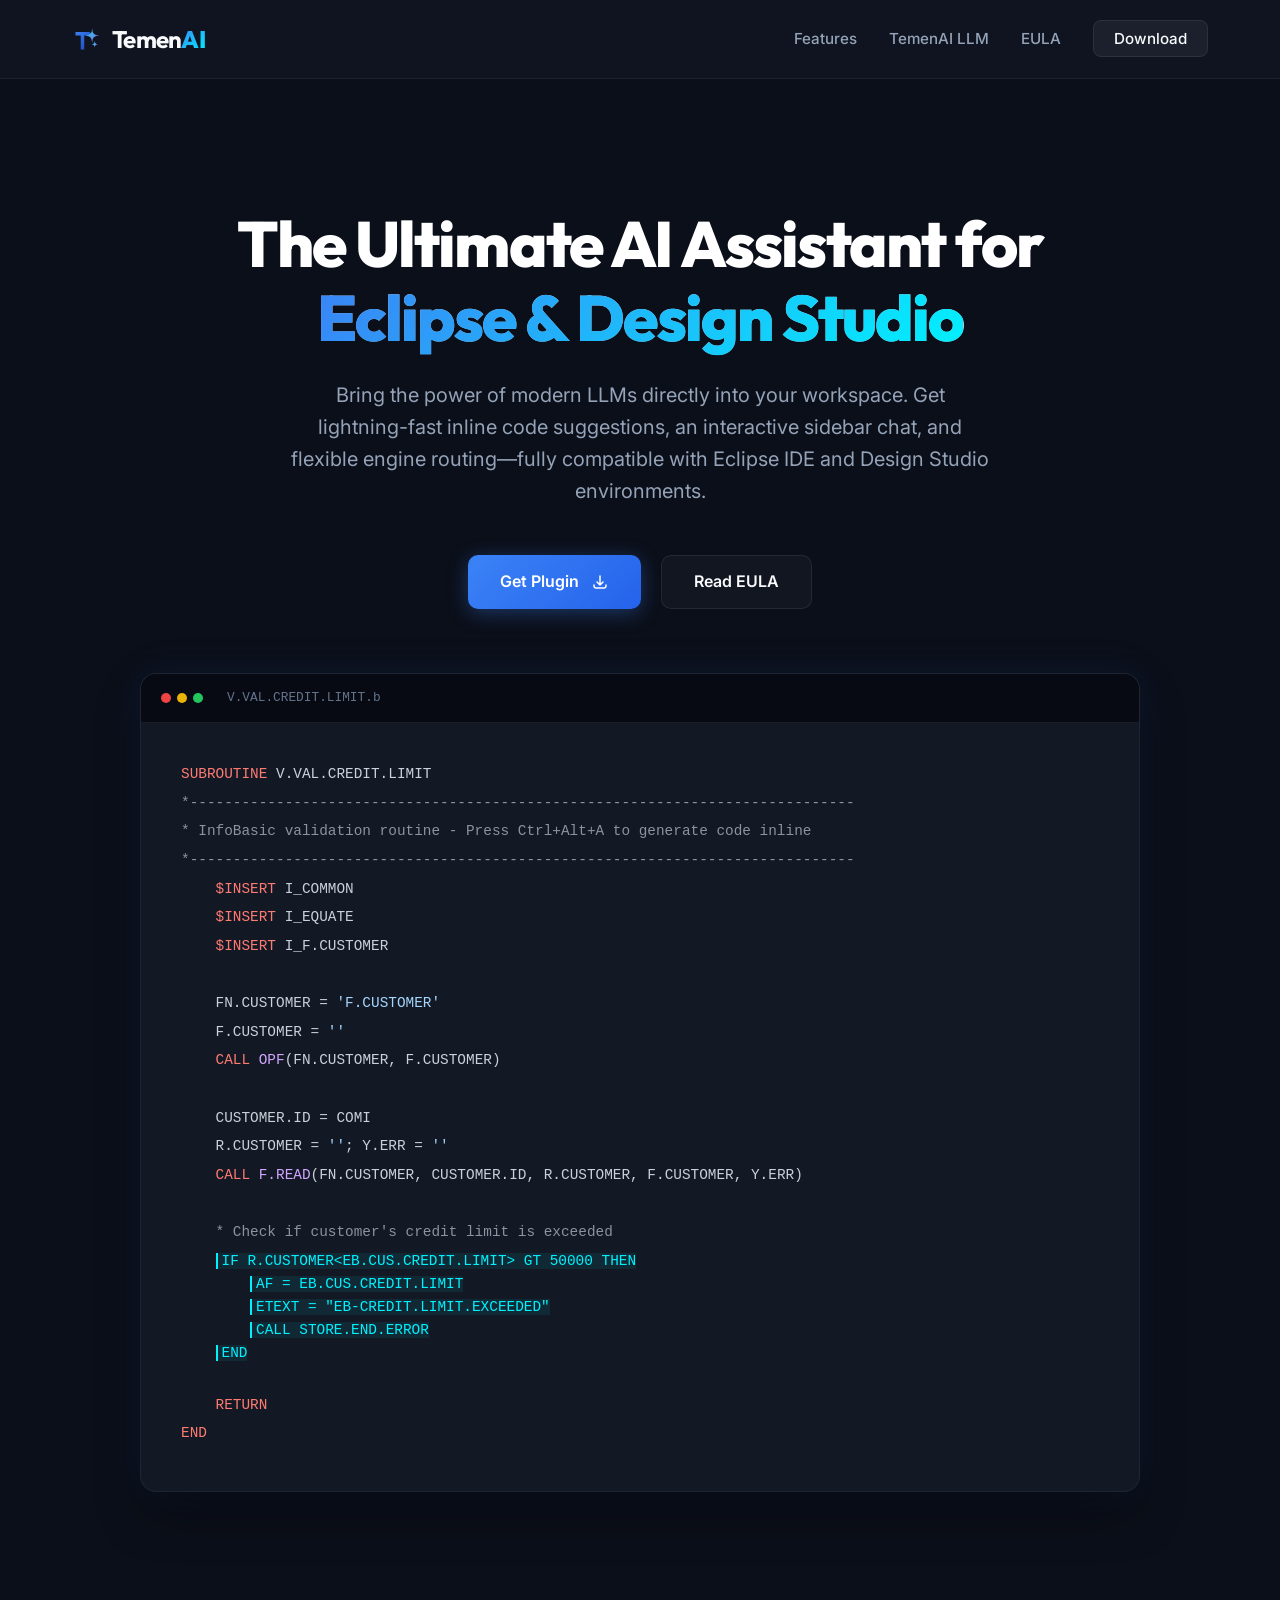
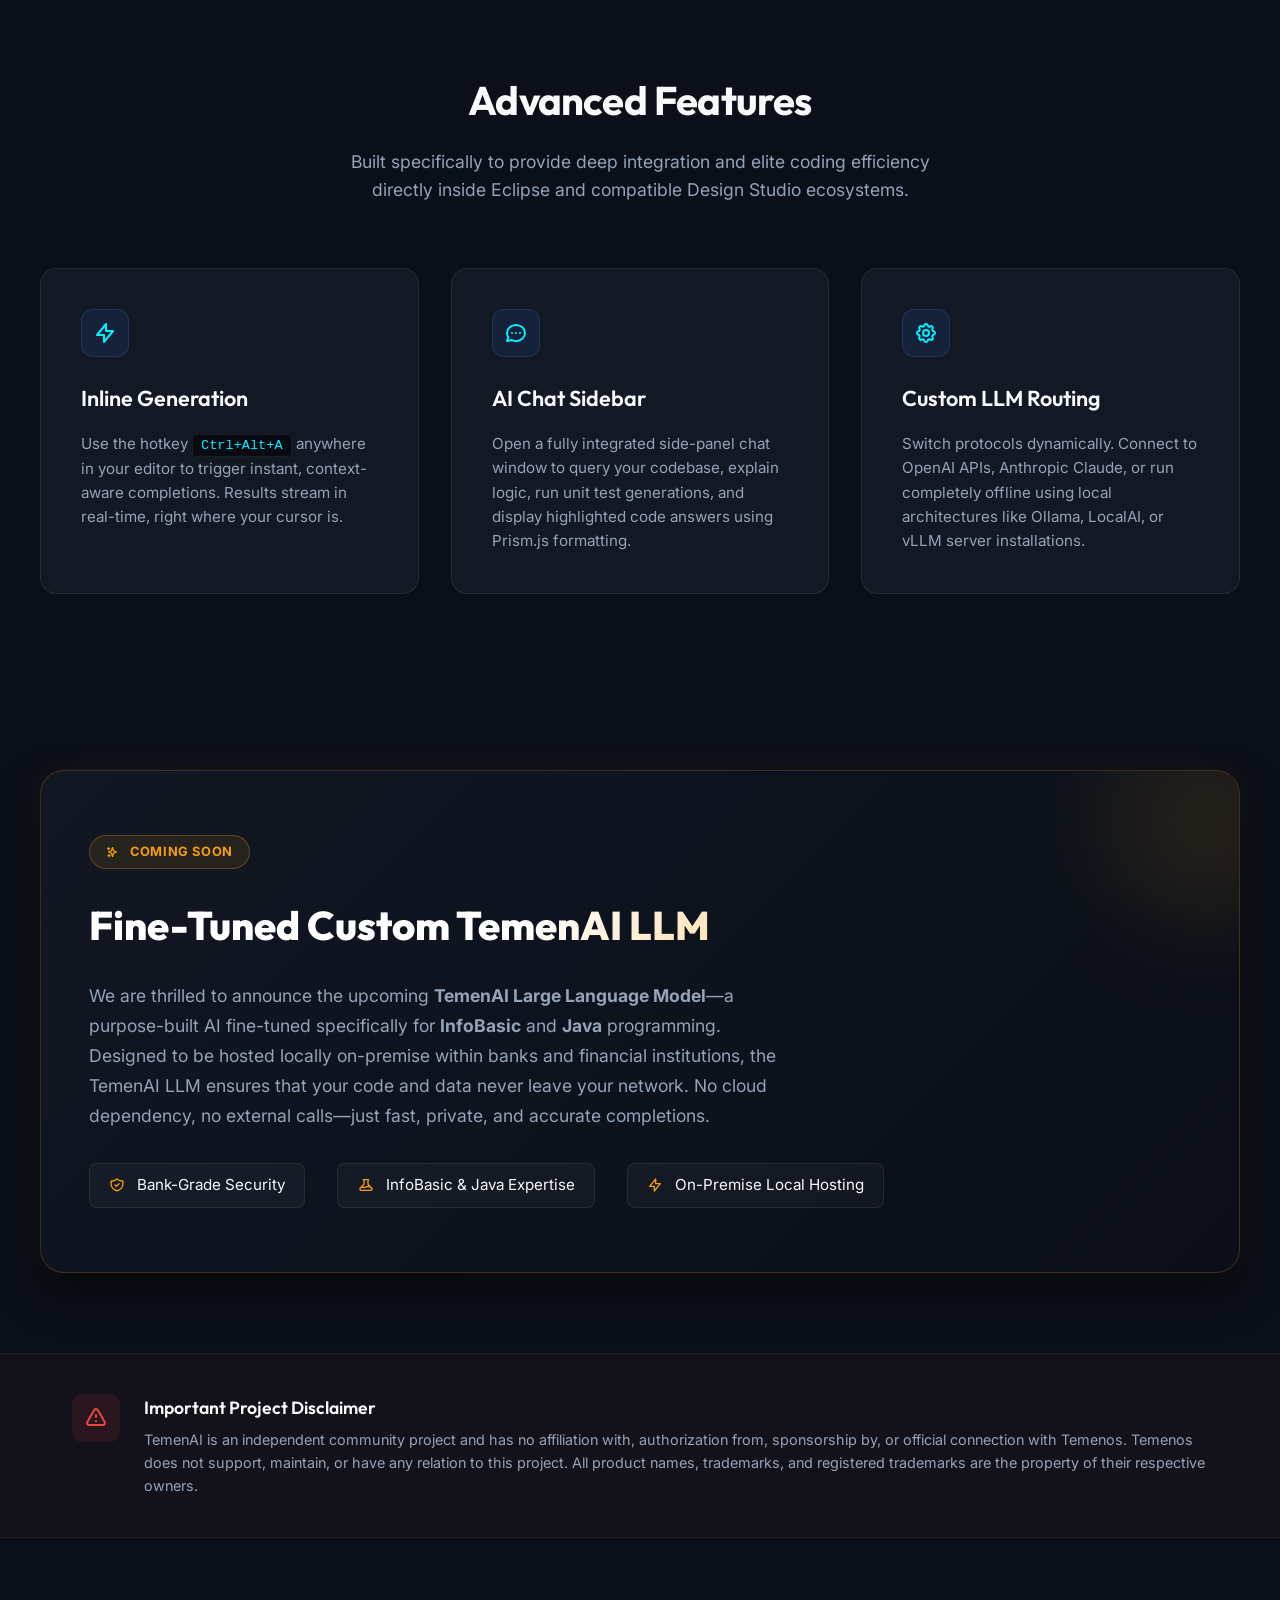
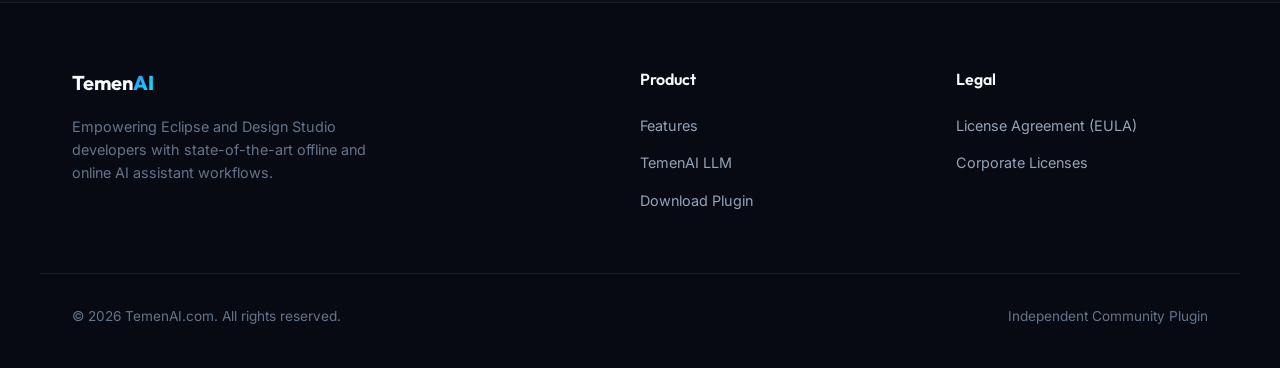
==== index.html @ 667bbef3 "init" ====
<!DOCTYPE html>
<html lang="en">

<head>
  <meta charset="UTF-8">
  <meta name="viewport" content="width=device-width, initial-scale=1.0">
  <title>TemenAI — Premium AI Assistant for Eclipse &amp; Design Studio</title>
  <meta name="description"
    content="Supercharge your development in Eclipse or Design Studio with TemenAI, the professional AI coding assistant. Get inline code completion, side chat sidebar, and support for local or cloud LLMs.">
  <meta name="keywords"
    content="Eclipse plugin, Design Studio plugin, AI coding assistant, inline completion, local LLM, Anthropic Claude, OpenAI, TemenAI">
  <link rel="stylesheet" href="styles.css">
</head>

<body>

  <!-- Ambient glowing background shapes -->
  <div class="bg-ambient-glow"></div>

  <!-- Header & Navigation -->
  <header>
    <div class="navbar">
      <a href="index.html" class="logo">
        <svg viewBox="0 0 32 32">
          <defs>
            <linearGradient id="t-grad" x1="0%" y1="0%" x2="100%" y2="100%">
              <stop offset="0%" stop-color="#3b82f6" />
              <stop offset="100%" stop-color="#1e40af" />
            </linearGradient>
            <linearGradient id="ai-grad" x1="0%" y1="0%" x2="100%" y2="100%">
              <stop offset="0%" stop-color="#00f2fe" />
              <stop offset="100%" stop-color="#9d4edd" />
            </linearGradient>
          </defs>
          <path d="M4 8 h16 l2 2 v2 h-8 v16 h-4 v-16 h-6 z" fill="url(#t-grad)" />
          <path class="ai-sparkle" d="M23 4 Q23 12 31 12 Q23 12 23 20 Q23 12 15 12 Q23 12 23 4 Z" fill="url(#ai-grad)" />
          <path class="ai-sparkle-small" d="M26 18 Q26 22 30 22 Q26 22 26 26 Q26 22 22 22 Q26 22 26 18 Z" fill="url(#ai-grad)" />
        </svg>
        <span class="logo-brand">Temen<span class="logo-ai">AI</span></span>
      </a>

      <button class="menu-toggle" id="mobile-menu-btn" aria-label="Toggle Navigation">
        <span></span>
        <span></span>
        <span></span>
      </button>

      <ul class="nav-links" id="nav-links">
        <li><a href="#features">Features</a></li>
        <li><a href="#llm-announcement">TemenAI LLM</a></li>
        <li><a href="eula.html">EULA</a></li>
        <li><a href="download.html" class="nav-btn">Download</a></li>
      </ul>
    </div>
  </header>

  <!-- Hero Section -->
  <section class="hero container">
    <h1>The Ultimate AI Assistant for <br><span>Eclipse &amp; Design Studio</span></h1>
    <p class="hero-subtitle">
      Bring the power of modern LLMs directly into your workspace. Get lightning-fast inline code suggestions, an
      interactive sidebar chat, and flexible engine routing—fully compatible with Eclipse IDE and Design Studio
      environments.
    </p>
    <div class="hero-actions">
      <a href="download.html" class="btn btn-primary">
        Get Plugin
        <svg width="18" height="18" fill="none" stroke="currentColor" stroke-width="2" viewBox="0 0 24 24">
          <path stroke-linecap="round" stroke-linejoin="round"
            d="M4 16v1a3 3 0 003 3h10a3 3 0 003-3v-1m-4-4l-4 4m0 0l-4-4m4 4V4" />
        </svg>
      </a>
      <a href="eula.html" class="btn btn-secondary">Read EULA</a>
    </div>

    <!-- Hero Mockup Display -->
    <div class="showroom">
      <div class="mockup-window">
        <div class="mockup-header">
          <div class="mockup-dots">
            <span class="dot-red"></span>
            <span class="dot-yellow"></span>
            <span class="dot-green"></span>
          </div>
          <div class="mockup-title">V.VAL.CREDIT.LIMIT.b</div>
        </div>
        <div class="mockup-content">
          <div class="code-mockup">
            <div class="code-line"><span class="c-kw">SUBROUTINE</span> V.VAL.CREDIT.LIMIT</div>
            <div class="code-line"><span
                class="c-cm">*-----------------------------------------------------------------------------</span></div>
            <div class="code-line"><span class="c-cm">* InfoBasic validation routine - Press Ctrl+Alt+A to generate code
                inline</span></div>
            <div class="code-line"><span
                class="c-cm">*-----------------------------------------------------------------------------</span></div>
            <div class="code-line">&nbsp;&nbsp;&nbsp;&nbsp;<span class="c-kw">$INSERT</span> I_COMMON</div>
            <div class="code-line">&nbsp;&nbsp;&nbsp;&nbsp;<span class="c-kw">$INSERT</span> I_EQUATE</div>
            <div class="code-line">&nbsp;&nbsp;&nbsp;&nbsp;<span class="c-kw">$INSERT</span> I_F.CUSTOMER</div>
            <div class="code-line">&nbsp;&nbsp;&nbsp;&nbsp;</div>
            <div class="code-line">&nbsp;&nbsp;&nbsp;&nbsp;FN.CUSTOMER = <span class="c-st">'F.CUSTOMER'</span></div>
            <div class="code-line">&nbsp;&nbsp;&nbsp;&nbsp;F.CUSTOMER = <span class="c-st">''</span></div>
            <div class="code-line">&nbsp;&nbsp;&nbsp;&nbsp;<span class="c-kw">CALL</span> <span
                class="c-fn">OPF</span>(FN.CUSTOMER, F.CUSTOMER)</div>
            <div class="code-line">&nbsp;&nbsp;&nbsp;&nbsp;</div>
            <div class="code-line">&nbsp;&nbsp;&nbsp;&nbsp;CUSTOMER.ID = COMI</div>
            <div class="code-line">&nbsp;&nbsp;&nbsp;&nbsp;R.CUSTOMER = <span class="c-st">''</span>; Y.ERR = <span
                class="c-st">''</span></div>
            <div class="code-line">&nbsp;&nbsp;&nbsp;&nbsp;<span class="c-kw">CALL</span> <span
                class="c-fn">F.READ</span>(FN.CUSTOMER, CUSTOMER.ID, R.CUSTOMER, F.CUSTOMER, Y.ERR)</div>
            <div class="code-line">&nbsp;&nbsp;&nbsp;&nbsp;</div>
            <div class="code-line">&nbsp;&nbsp;&nbsp;&nbsp;<span class="c-cm">* Check if customer's credit limit is
                exceeded</span></div>
            <div class="code-line-ai">&nbsp;&nbsp;&nbsp;&nbsp;<span class="c-ai">IF
                R.CUSTOMER&lt;EB.CUS.CREDIT.LIMIT&gt; GT 50000 THEN</span></div>
            <div class="code-line-ai">&nbsp;&nbsp;&nbsp;&nbsp;&nbsp;&nbsp;&nbsp;&nbsp;<span class="c-ai">AF =
                EB.CUS.CREDIT.LIMIT</span></div>
            <div class="code-line-ai">&nbsp;&nbsp;&nbsp;&nbsp;&nbsp;&nbsp;&nbsp;&nbsp;<span class="c-ai">ETEXT =
                "EB-CREDIT.LIMIT.EXCEEDED"</span></div>
            <div class="code-line-ai">&nbsp;&nbsp;&nbsp;&nbsp;&nbsp;&nbsp;&nbsp;&nbsp;<span class="c-ai">CALL
                STORE.END.ERROR</span></div>
            <div class="code-line-ai">&nbsp;&nbsp;&nbsp;&nbsp;<span class="c-ai">END</span></div>
            <div class="code-line">&nbsp;&nbsp;&nbsp;&nbsp;</div>
            <div class="code-line">&nbsp;&nbsp;&nbsp;&nbsp;<span class="c-kw">RETURN</span></div>
            <div class="code-line"><span class="c-kw">END</span></div>
          </div>
        </div>
      </div>
    </div>
  </section>

  <!-- Features Grid Section -->
  <section class="features container" id="features">
    <div class="section-header">
      <h2>Advanced Features</h2>
      <p>Built specifically to provide deep integration and elite coding efficiency directly inside Eclipse and
        compatible Design Studio ecosystems.</p>
    </div>

    <div class="feature-grid">
      <!-- Feature 1 -->
      <div class="feature-card">
        <div class="feature-icon">
          <svg width="24" height="24" fill="none" stroke="currentColor" stroke-width="2" viewBox="0 0 24 24">
            <path stroke-linecap="round" stroke-linejoin="round" d="M13 10V3L4 14h7v7l9-11h-7z" />
          </svg>
        </div>
        <h3>Inline Generation</h3>
        <p>Use the hotkey <span class="code-inline">Ctrl+Alt+A</span> anywhere in your editor to trigger instant,
          context-aware completions. Results stream in real-time, right where your cursor is.</p>
      </div>

      <!-- Feature 2 -->
      <div class="feature-card">
        <div class="feature-icon">
          <svg width="24" height="24" fill="none" stroke="currentColor" stroke-width="2" viewBox="0 0 24 24">
            <path stroke-linecap="round" stroke-linejoin="round"
              d="M8 12h.01M12 12h.01M16 12h.01M21 12c0 4.418-4.03 8-9 8a9.863 9.863 0 01-4.255-.949L3 20l1.395-3.72C3.512 15.042 3 13.574 3 12c0-4.418 4.03-8 9-8s9 3.582 9 8z" />
          </svg>
        </div>
        <h3>AI Chat Sidebar</h3>
        <p>Open a fully integrated side-panel chat window to query your codebase, explain logic, run unit test
          generations, and display highlighted code answers using Prism.js formatting.</p>
      </div>

      <!-- Feature 3 -->
      <div class="feature-card">
        <div class="feature-icon">
          <svg width="24" height="24" fill="none" stroke="currentColor" stroke-width="2" viewBox="0 0 24 24">
            <path stroke-linecap="round" stroke-linejoin="round"
              d="M10.325 4.317c.426-1.756 2.924-1.756 3.35 0a1.724 1.724 0 002.573 1.066c1.543-.94 3.31.826 2.37 2.37a1.724 1.724 0 001.065 2.572c1.756.426 1.756 2.924 0 3.35a1.724 1.724 0 00-1.066 2.573c.94 1.543-.826 3.31-2.37 2.37a1.724 1.724 0 00-2.572 1.065c-.426 1.756-2.924 1.756-3.35 0a1.724 1.724 0 00-2.573-1.066c-1.543.94-3.31-.826-2.37-2.37a1.724 1.724 0 00-1.065-2.572c-1.756-.426-1.756-2.924 0-3.35a1.724 1.724 0 001.066-2.573c-.94-1.543.826-3.31 2.37-2.37.996.608 2.296.07 2.572-1.065z" />
            <path stroke-linecap="round" stroke-linejoin="round" d="M15 12a3 3 0 11-6 0 3 3 0 016 0z" />
          </svg>
        </div>
        <h3>Custom LLM Routing</h3>
        <p>Switch protocols dynamically. Connect to OpenAI APIs, Anthropic Claude, or run completely offline using local
          architectures like Ollama, LocalAI, or vLLM server installations.</p>
      </div>
    </div>
  </section>

  <!-- TemenAI LLM Announcement Section -->
  <section class="announcement-section container" id="llm-announcement">
    <div class="announcement-box">
      <div class="announcement-badge">
        <svg width="12" height="12" fill="none" stroke="currentColor" stroke-width="2.5" viewBox="0 0 24 24"
          style="margin-right: 4px;">
          <path stroke-linecap="round" stroke-linejoin="round"
            d="M5 3v4M3 5h4M6 17v4m-2-2h4m5-16l2.286 6.857L21 12l-5.714 2.143L13 21l-2.286-6.857L5 12l5.714-2.143L13 3z" />
        </svg>
        Coming Soon
      </div>
      <h2>Fine-Tuned Custom TemenAI LLM</h2>
      <p>
        We are thrilled to announce the upcoming <strong>TemenAI Large Language Model</strong>—a purpose-built AI
        fine-tuned specifically for <strong>InfoBasic</strong> and <strong>Java</strong> programming. Designed to be
        hosted locally on-premise within banks and financial institutions, the TemenAI LLM ensures that your code and
        data never leave your network. No cloud dependency, no external calls—just fast, private, and accurate
        completions.
      </p>
      <div class="announcement-features">
        <div class="announcement-feat-item">
          <svg width="16" height="16" fill="none" stroke="currentColor" stroke-width="2" viewBox="0 0 24 24">
            <path stroke-linecap="round" stroke-linejoin="round"
              d="M9 12l2 2 4-4m5.618-4.016A11.955 11.955 0 0112 2.944a11.955 11.955 0 01-8.618 3.04A12.02 12.02 0 003 9c0 5.591 3.824 10.29 9 11.622 5.176-1.332 9-6.03 9-11.622 0-1.042-.133-2.052-.382-3.016z" />
          </svg>
          Bank-Grade Security
        </div>
        <div class="announcement-feat-item">
          <svg width="16" height="16" fill="none" stroke="currentColor" stroke-width="2" viewBox="0 0 24 24">
            <path stroke-linecap="round" stroke-linejoin="round"
              d="M19.428 15.428a2 2 0 00-1.022-.547l-2.387-.477a6 6 0 00-3.86.517l-.318.158a6 6 0 01-3.86.517L6.05 15.21a2 2 0 00-1.806.547M8 4h8l-1 1v5.172a2 2 0 00.586 1.414l5 5c1.26 1.26.367 3.414-1.415 3.414H4.828c-1.782 0-2.674-2.154-1.414-3.414l5-5A2 2 0 009 9.172V5L8 4z" />
          </svg>
          InfoBasic &amp; Java Expertise
        </div>
        <div class="announcement-feat-item">
          <svg width="16" height="16" fill="none" stroke="currentColor" stroke-width="2" viewBox="0 0 24 24">
            <path stroke-linecap="round" stroke-linejoin="round" d="M13 10V3L4 14h7v7l9-11h-7z" />
          </svg>
          On-Premise Local Hosting
        </div>
      </div>
    </div>
  </section>

  <!-- Legal Disclaimer Banner -->
  <section class="disclaimer-section">
    <div class="container disclaimer-wrapper">
      <div class="disclaimer-icon">
        <svg width="24" height="24" fill="none" stroke="currentColor" stroke-width="2" viewBox="0 0 24 24">
          <path stroke-linecap="round" stroke-linejoin="round"
            d="M12 9v2m0 4h.01m-6.938 4h13.856c1.54 0 2.502-1.667 1.732-3L13.732 4c-.77-1.333-2.694-1.333-3.464 0L3.34 16c-.77 1.333.192 3 1.732 3z" />
        </svg>
      </div>
      <div class="disclaimer-content">
        <h4>Important Project Disclaimer</h4>
        <p>
          TemenAI is an independent community project and has no affiliation with, authorization from, sponsorship by,
          or official connection with Temenos. Temenos does not support, maintain, or have any relation to this project.
          All product names, trademarks, and registered trademarks are the property of their respective owners.
        </p>
      </div>
    </div>
  </section>

  <!-- Footer -->
  <footer>
    <div class="container footer-grid">
      <div class="footer-brand">
        <h3>Temen<span class="logo-ai">AI</span></h3>
        <p>Empowering Eclipse and Design Studio developers with state-of-the-art offline and online AI assistant
          workflows.</p>
      </div>
      <div class="footer-links">
        <h4>Product</h4>
        <ul>
          <li><a href="#features">Features</a></li>
          <li><a href="#llm-announcement">TemenAI LLM</a></li>
          <li><a href="download.html">Download Plugin</a></li>
        </ul>
      </div>
      <div class="footer-links">
        <h4>Legal</h4>
        <ul>
          <li><a href="eula.html">License Agreement (EULA)</a></li>
          <li><a href="eula.html#corporate-licensing">Corporate Licenses</a></li>
        </ul>
      </div>
    </div>

    <div class="container footer-bottom">
      <p>&copy; 2026 TemenAI.com. All rights reserved.</p>
      <div class="footer-legal-links">
        <span style="color: var(--text-muted);">Independent Community Plugin</span>
      </div>
    </div>
  </footer>

  <!-- Script for navbar hamburger toggle on mobile -->
  <script>
    const mobileMenuBtn = document.getElementById('mobile-menu-btn');
    const navLinks = document.getElementById('nav-links');

    if (mobileMenuBtn && navLinks) {
      mobileMenuBtn.addEventListener('click', () => {
        navLinks.classList.toggle('active');
        mobileMenuBtn.classList.toggle('open');
      });

      // Close menu if a link is clicked
      navLinks.querySelectorAll('a').forEach(link => {
        link.addEventListener('click', () => {
          navLinks.classList.remove('active');
          mobileMenuBtn.classList.remove('open');
        });
      });
    }
  </script>
</body>

</html>
---- styles.css ----
@import url('https://fonts.googleapis.com/css2?family=Inter:wght@300;400;500;600;700&family=Outfit:wght@400;500;600;700;800&display=swap');

/* --- CSS Variables & Design Tokens --- */
:root {
  --font-headings: 'Outfit', -apple-system, BlinkMacSystemFont, "Segoe UI", Roboto, sans-serif;
  --font-body: 'Inter', -apple-system, BlinkMacSystemFont, "Segoe UI", Roboto, sans-serif;

  /* Colors */
  --bg-darkest: #070a13;
  --bg-base: #0b0f19;
  --bg-surface: #121824;
  --bg-surface-light: #1c2536;

  --primary: #3b82f6;
  --primary-rgb: 59, 130, 246;
  --primary-hover: #2563eb;

  --accent: #00f2fe;
  --accent-rgb: 0, 242, 254;
  --accent-purple: #9d4edd;
  --accent-gold: #f59e0b;
  --accent-gold-rgb: 245, 158, 11;

  --text-primary: #f8fafc;
  --text-secondary: #94a3b8;
  --text-muted: #64748b;

  --border-color: rgba(255, 255, 255, 0.08);
  --border-color-hover: rgba(255, 255, 255, 0.16);
  --glass-bg: rgba(18, 24, 36, 0.7);
  --glass-border: rgba(255, 255, 255, 0.06);

  /* Transitions */
  --transition-fast: 0.2s cubic-bezier(0.4, 0, 0.2, 1);
  --transition-normal: 0.3s cubic-bezier(0.4, 0, 0.2, 1);
  --transition-slow: 0.5s cubic-bezier(0.4, 0, 0.2, 1);
}

/* --- Base Reset & Setup --- */
* {
  box-sizing: border-box;
  margin: 0;
  padding: 0;
}

html {
  scroll-behavior: smooth;
  background-color: var(--bg-darkest);
}

body {
  font-family: var(--font-body);
  background-color: var(--bg-base);
  color: var(--text-primary);
  line-height: 1.6;
  -webkit-font-smoothing: antialiased;
  overflow-x: hidden;
}

a {
  color: inherit;
  text-decoration: none;
  transition: color var(--transition-fast);
}

/* --- Selection Color --- */
::selection {
  background-color: rgba(59, 130, 246, 0.3);
  color: var(--accent);
}

/* --- Custom Scrollbar --- */
::-webkit-scrollbar {
  width: 8px;
}

::-webkit-scrollbar-track {
  background: var(--bg-darkest);
}

::-webkit-scrollbar-thumb {
  background: var(--bg-surface-light);
  border-radius: 4px;
}

::-webkit-scrollbar-thumb:hover {
  background: var(--primary);
}

/* --- Background Grid & Lighting Effects --- */
.bg-ambient-glow {
  position: fixed;
  top: 0;
  left: 0;
  right: 0;
  bottom: 0;
  z-index: -2;
  overflow: hidden;
  pointer-events: none;
}

.bg-ambient-glow::before {
  content: '';
  position: absolute;
  top: -10%;
  left: -10%;
  width: 120%;
  height: 60%;
  background: radial-gradient(circle at 50% 0%, rgba(59, 130, 246, 0.12), rgba(0, 242, 254, 0.05), transparent 70%);
  filter: blur(80px);
}

.bg-ambient-glow::after {
  content: '';
  position: absolute;
  bottom: -10%;
  right: -10%;
  width: 80%;
  height: 60%;
  background: radial-gradient(circle at 100% 100%, rgba(157, 78, 221, 0.08), transparent 60%);
  filter: blur(80px);
}

/* --- Header / Navigation --- */
header {
  position: sticky;
  top: 0;
  width: 100%;
  background: var(--glass-bg);
  backdrop-filter: blur(12px);
  -webkit-backdrop-filter: blur(12px);
  border-bottom: 1px solid var(--glass-border);
  z-index: 100;
  transition: padding var(--transition-normal);
}

.navbar {
  max-width: 1200px;
  margin: 0 auto;
  padding: 1.25rem 2rem;
  display: flex;
  justify-content: space-between;
  align-items: center;
}

.logo {
  display: flex;
  align-items: center;
  gap: 0.75rem;
  text-decoration: none;
}

.logo-brand {
  font-family: var(--font-headings);
  font-weight: 700;
  font-size: 1.5rem;
  color: var(--text-primary);
  letter-spacing: -0.03em;
  transition: color var(--transition-fast);
}

.logo-ai {
  background: linear-gradient(135deg, var(--primary) 0%, var(--accent) 100%);
  -webkit-background-clip: text;
  -webkit-text-fill-color: transparent;
  font-weight: 800;
}

.logo svg {
  width: 28px;
  height: 28px;
  flex-shrink: 0;
  transition: transform var(--transition-normal);
}

.logo:hover svg {
  transform: translateY(-1px);
}

.logo .ai-sparkle {
  transform-origin: 23px 12px;
  transition: transform var(--transition-slow) cubic-bezier(0.34, 1.56, 0.64, 1), filter var(--transition-slow);
}

.logo .ai-sparkle-small {
  transform-origin: 26px 22px;
  transition: transform var(--transition-slow) cubic-bezier(0.34, 1.56, 0.64, 1), filter var(--transition-slow);
}

.logo:hover .ai-sparkle {
  transform: scale(1.15) rotate(15deg);
  filter: drop-shadow(0 0 5px rgba(0, 242, 254, 0.6));
}

.logo:hover .ai-sparkle-small {
  transform: scale(1.2) rotate(-10deg);
  filter: drop-shadow(0 0 4px rgba(0, 242, 254, 0.5));
}

.nav-links {
  display: flex;
  gap: 2rem;
  align-items: center;
  list-style: none;
}

.nav-links a {
  font-size: 0.95rem;
  font-weight: 500;
  color: var(--text-secondary);
}

.nav-links a:hover,
.nav-links a.active {
  color: var(--text-primary);
  text-shadow: 0 0 10px rgba(0, 242, 254, 0.2);
}

.nav-btn {
  background: rgba(255, 255, 255, 0.05);
  border: 1px solid var(--border-color);
  padding: 0.5rem 1.25rem;
  border-radius: 8px;
  font-weight: 600;
  color: var(--text-primary) !important;
  transition: all var(--transition-fast);
}

.nav-btn:hover {
  background: rgba(255, 255, 255, 0.1);
  border-color: var(--accent);
  box-shadow: 0 0 15px rgba(0, 242, 254, 0.15);
}

/* Mobile Menu Toggle button */
.menu-toggle {
  display: none;
  background: none;
  border: none;
  cursor: pointer;
  padding: 0.5rem;
}

.menu-toggle span {
  display: block;
  width: 25px;
  height: 2px;
  background-color: var(--text-primary);
  margin: 5px 0;
  transition: 0.3s;
}

/* --- Container Utility --- */
.container {
  max-width: 1200px;
  margin: 0 auto;
  padding: 0 2rem;
}

/* --- Hero Section --- */
.hero {
  padding: 8rem 0 5rem 0;
  text-align: center;
  position: relative;
}

.badge {
  display: inline-flex;
  align-items: center;
  gap: 0.5rem;
  background: rgba(59, 130, 246, 0.1);
  border: 1px solid rgba(59, 130, 246, 0.3);
  color: var(--accent);
  padding: 0.35rem 1rem;
  border-radius: 100px;
  font-size: 0.85rem;
  font-weight: 600;
  margin-bottom: 2rem;
  letter-spacing: 0.05em;
  text-transform: uppercase;
}

.hero h1 {
  font-family: var(--font-headings);
  font-size: 4rem;
  font-weight: 800;
  line-height: 1.15;
  letter-spacing: -0.03em;
  margin-bottom: 1.5rem;
  background: linear-gradient(180deg, #ffffff 40%, var(--text-secondary) 100%);
  -webkit-background-clip: text;
  -webkit-text-fill-color: transparent;
}

.hero h1 span {
  background: linear-gradient(135deg, var(--primary) 0%, var(--accent) 100%);
  -webkit-background-clip: text;
  -webkit-text-fill-color: transparent;
}

.hero-subtitle {
  font-size: 1.25rem;
  color: var(--text-secondary);
  max-width: 700px;
  margin: 0 auto 3rem auto;
}

.hero-actions {
  display: flex;
  gap: 1.25rem;
  justify-content: center;
  margin-bottom: 4rem;
}

/* --- Buttons --- */
.btn {
  display: inline-flex;
  align-items: center;
  justify-content: center;
  gap: 0.75rem;
  padding: 0.85rem 2rem;
  border-radius: 10px;
  font-weight: 600;
  font-size: 1rem;
  cursor: pointer;
  transition: all var(--transition-normal);
  font-family: var(--font-body);
}

.btn-primary {
  background: linear-gradient(135deg, var(--primary) 0%, var(--primary-hover) 100%);
  color: white;
  border: none;
  box-shadow: 0 4px 20px rgba(59, 130, 246, 0.35);
  position: relative;
  overflow: hidden;
}

.btn-primary::after {
  content: '';
  position: absolute;
  top: 0;
  left: -100%;
  width: 100%;
  height: 100%;
  background: linear-gradient(90deg, transparent, rgba(255, 255, 255, 0.2), transparent);
  transition: 0.5s;
}

.btn-primary:hover::after {
  left: 100%;
}

.btn-primary:hover {
  transform: translateY(-2px);
  box-shadow: 0 6px 25px rgba(59, 130, 246, 0.5), 0 0 15px rgba(0, 242, 254, 0.2);
}

.btn-secondary {
  background: rgba(255, 255, 255, 0.03);
  border: 1px solid var(--border-color);
  color: var(--text-primary);
}

.btn-secondary:hover {
  background: rgba(255, 255, 255, 0.08);
  border-color: var(--border-color-hover);
  transform: translateY(-2px);
}

/* --- Hero Mockup / Showroom --- */
.showroom {
  position: relative;
  max-width: 1000px;
  margin: 0 auto;
}

.showroom::before {
  content: '';
  position: absolute;
  top: -10%;
  left: 10%;
  right: 10%;
  height: 120%;
  background: radial-gradient(circle, rgba(59, 130, 246, 0.15), transparent 70%);
  z-index: -1;
}

.mockup-window {
  background: var(--bg-surface);
  border: 1px solid var(--glass-border);
  border-radius: 16px;
  box-shadow: 0 25px 50px -12px rgba(0, 0, 0, 0.5), 0 0 40px rgba(59, 130, 246, 0.1);
  overflow: hidden;
  backdrop-filter: blur(10px);
}

.mockup-header {
  background: var(--bg-darkest);
  padding: 0.85rem 1.25rem;
  display: flex;
  align-items: center;
  border-bottom: 1px solid var(--border-color);
}

.mockup-dots {
  display: flex;
  gap: 6px;
}

.mockup-dots span {
  width: 10px;
  height: 10px;
  border-radius: 50%;
  display: inline-block;
}

.dot-red {
  background: #ef4444;
}

.dot-yellow {
  background: #eab308;
}

.dot-green {
  background: #22c55e;
}

.mockup-title {
  margin-left: 1.5rem;
  font-family: monospace;
  font-size: 0.8rem;
  color: var(--text-muted);
}

.mockup-content {
  padding: 2.5rem;
  text-align: left;
}

/* Editor Mockup Details */
.code-mockup {
  font-family: 'Consolas', 'Fira Code', Courier, monospace;
  font-size: 0.9rem;
  color: #c9d1d9;
}

.code-line {
  margin-bottom: 0.35rem;
}

.c-kw {
  color: #ff7b72;
}

/* keyword */
.c-fn {
  color: #d2a6ff;
}

/* function */
.c-st {
  color: #a5d6ff;
}

/* string */
.c-cm {
  color: #8b949e;
}

/* comment */
.c-ai {
  color: var(--accent);
  background: rgba(0, 242, 254, 0.08);
  border-left: 2px solid var(--accent);
  padding-left: 4px;
  animation: typing 1.5s steps(30, end) infinite alternate;
}

/* --- Features Section --- */
.features {
  padding: 6rem 0;
  position: relative;
}

.section-header {
  text-align: center;
  margin-bottom: 4rem;
}

.section-header h2 {
  font-family: var(--font-headings);
  font-size: 2.5rem;
  font-weight: 700;
  letter-spacing: -0.02em;
  margin-bottom: 1rem;
}

.section-header p {
  color: var(--text-secondary);
  font-size: 1.1rem;
  max-width: 600px;
  margin: 0 auto;
}

.feature-grid {
  display: grid;
  grid-template-columns: repeat(auto-fit, minmax(320px, 1fr));
  gap: 2rem;
}

.feature-card {
  background: var(--bg-surface);
  border: 1px solid var(--border-color);
  border-radius: 16px;
  padding: 2.5rem;
  transition: all var(--transition-normal);
  position: relative;
  overflow: hidden;
}

.feature-card::before {
  content: '';
  position: absolute;
  top: 0;
  left: 0;
  width: 100%;
  height: 100%;
  background: linear-gradient(135deg, rgba(59, 130, 246, 0.05) 0%, transparent 100%);
  opacity: 0;
  transition: opacity var(--transition-normal);
}

.feature-card:hover::before {
  opacity: 1;
}

.feature-card:hover {
  transform: translateY(-5px);
  border-color: rgba(0, 242, 254, 0.3);
  box-shadow: 0 15px 30px rgba(0, 0, 0, 0.4), 0 0 15px rgba(0, 242, 254, 0.05);
}

.feature-icon {
  width: 48px;
  height: 48px;
  border-radius: 12px;
  background: rgba(59, 130, 246, 0.1);
  border: 1px solid rgba(59, 130, 246, 0.2);
  display: flex;
  align-items: center;
  justify-content: center;
  color: var(--accent);
  margin-bottom: 1.5rem;
  font-size: 1.5rem;
}

.feature-card h3 {
  font-family: var(--font-headings);
  font-size: 1.35rem;
  font-weight: 600;
  margin-bottom: 1rem;
  color: var(--text-primary);
}

.feature-card p {
  color: var(--text-secondary);
  font-size: 0.95rem;
  line-height: 1.6;
}

/* --- Announcement / LLM Showcase --- */
.announcement-section {
  padding: 5rem 0;
  position: relative;
}

.announcement-box {
  background: linear-gradient(135deg, rgba(18, 24, 36, 0.9) 0%, rgba(11, 15, 25, 0.95) 100%);
  border: 1px solid rgba(245, 158, 11, 0.2);
  border-radius: 24px;
  padding: 4rem 3rem;
  position: relative;
  overflow: hidden;
  box-shadow: 0 20px 40px rgba(0, 0, 0, 0.5), 0 0 30px rgba(245, 158, 11, 0.08);
}

.announcement-box::after {
  content: '';
  position: absolute;
  top: -20%;
  right: -10%;
  width: 300px;
  height: 300px;
  background: radial-gradient(circle, rgba(245, 158, 11, 0.15) 0%, transparent 70%);
  filter: blur(40px);
  z-index: 0;
  pointer-events: none;
}

.announcement-badge {
  display: inline-flex;
  align-items: center;
  gap: 0.5rem;
  background: rgba(245, 158, 11, 0.1);
  border: 1px solid rgba(245, 158, 11, 0.3);
  color: var(--accent-gold);
  padding: 0.35rem 1rem;
  border-radius: 100px;
  font-size: 0.8rem;
  font-weight: 700;
  margin-bottom: 1.5rem;
  text-transform: uppercase;
  letter-spacing: 0.05em;
  position: relative;
  z-index: 1;
}

.announcement-box h2 {
  font-family: var(--font-headings);
  font-size: 2.5rem;
  font-weight: 800;
  margin-bottom: 1.5rem;
  position: relative;
  z-index: 1;
  background: linear-gradient(135deg, #ffffff 40%, var(--accent-gold) 100%);
  -webkit-background-clip: text;
  -webkit-text-fill-color: transparent;
}

.announcement-box p {
  color: var(--text-secondary);
  font-size: 1.1rem;
  max-width: 700px;
  margin-bottom: 2rem;
  position: relative;
  z-index: 1;
  line-height: 1.7;
}

.announcement-features {
  display: flex;
  gap: 2rem;
  margin-top: 2rem;
  flex-wrap: wrap;
  position: relative;
  z-index: 1;
}

.announcement-feat-item {
  display: flex;
  align-items: center;
  gap: 0.75rem;
  font-size: 0.95rem;
  color: var(--text-primary);
  background: rgba(255, 255, 255, 0.03);
  padding: 0.6rem 1.2rem;
  border-radius: 8px;
  border: 1px solid var(--border-color);
}

.announcement-feat-item svg {
  color: var(--accent-gold);
  flex-shrink: 0;
}

/* --- Info Section / Legal Disclaimer --- */
.disclaimer-section {
  background: rgba(239, 68, 68, 0.03);
  border-top: 1px solid rgba(239, 68, 68, 0.1);
  border-bottom: 1px solid rgba(239, 68, 68, 0.1);
  padding: 2.5rem 0;
}

.disclaimer-wrapper {
  display: flex;
  align-items: flex-start;
  gap: 1.5rem;
}

.disclaimer-icon {
  background: rgba(239, 68, 68, 0.1);
  color: #ef4444;
  width: 48px;
  height: 48px;
  border-radius: 10px;
  display: flex;
  align-items: center;
  justify-content: center;
  font-size: 1.5rem;
  flex-shrink: 0;
}

.disclaimer-content h4 {
  font-family: var(--font-headings);
  font-weight: 600;
  font-size: 1.1rem;
  color: var(--text-primary);
  margin-bottom: 0.35rem;
}

.disclaimer-content p {
  color: var(--text-secondary);
  font-size: 0.9rem;
  line-height: 1.6;
}

/* --- Footer --- */
footer {
  background: var(--bg-darkest);
  border-top: 1px solid var(--border-color);
  padding: 4rem 0 2.5rem 0;
  margin-top: 4rem;
}

.footer-grid {
  display: grid;
  grid-template-columns: 2fr 1fr 1fr;
  gap: 4rem;
  margin-bottom: 3rem;
}

.footer-brand h3 {
  font-family: var(--font-headings);
  font-weight: 700;
  font-size: 1.25rem;
  margin-bottom: 1rem;
}

.footer-brand p {
  color: var(--text-muted);
  font-size: 0.9rem;
  line-height: 1.6;
  max-width: 320px;
}

.footer-links h4 {
  font-family: var(--font-headings);
  font-weight: 600;
  font-size: 1rem;
  margin-bottom: 1.25rem;
  color: var(--text-primary);
}

.footer-links ul {
  list-style: none;
}

.footer-links li {
  margin-bottom: 0.75rem;
}

.footer-links a {
  color: var(--text-secondary);
  font-size: 0.9rem;
}

.footer-links a:hover {
  color: var(--accent);
}

.footer-bottom {
  border-top: 1px solid var(--border-color);
  padding-top: 2rem;
  display: flex;
  justify-content: space-between;
  align-items: center;
  flex-wrap: wrap;
  gap: 1.5rem;
}

.footer-bottom p {
  font-size: 0.85rem;
  color: var(--text-muted);
}

.footer-legal-links {
  display: flex;
  gap: 1.5rem;
  font-size: 0.85rem;
  color: var(--text-muted);
}

.footer-legal-links a:hover {
  color: var(--text-primary);
}

/* --- EULA & Legal Document Styling --- */
.legal-page {
  padding: 6rem 0;
}

.legal-card {
  background: var(--bg-surface);
  border: 1px solid var(--border-color);
  border-radius: 20px;
  padding: 3.5rem;
  box-shadow: 0 20px 40px rgba(0, 0, 0, 0.4);
}

.legal-header {
  border-bottom: 1px solid var(--border-color);
  padding-bottom: 2rem;
  margin-bottom: 2.5rem;
}

.legal-header h1 {
  font-family: var(--font-headings);
  font-size: 2.75rem;
  font-weight: 800;
  margin-bottom: 0.75rem;
}

.legal-header p {
  color: var(--text-muted);
  font-size: 0.95rem;
}

.legal-body {
  font-size: 1rem;
  color: var(--text-secondary);
  line-height: 1.75;
}

.legal-body h2 {
  font-family: var(--font-headings);
  color: var(--text-primary);
  font-size: 1.5rem;
  font-weight: 700;
  margin-top: 2.5rem;
  margin-bottom: 1rem;
  border-left: 3px solid var(--primary);
  padding-left: 0.75rem;
}

.legal-body p {
  margin-bottom: 1.25rem;
}

.legal-body ul,
.legal-body ol {
  margin-left: 1.5rem;
  margin-bottom: 1.25rem;
}

.legal-body li {
  margin-bottom: 0.5rem;
}

.legal-body blockquote {
  background: rgba(59, 130, 246, 0.03);
  border-left: 4px solid var(--primary);
  padding: 1rem 1.5rem;
  margin: 1.5rem 0;
  border-radius: 0 8px 8px 0;
  color: var(--text-primary);
}

.legal-body blockquote.danger-alert {
  background: rgba(239, 68, 68, 0.03);
  border-left-color: #ef4444;
}

/* --- Download Page Specific Styles --- */
.download-hero {
  padding: 6rem 0 3rem 0;
  text-align: center;
}

.download-hero h1 {
  font-family: var(--font-headings);
  font-size: 3rem;
  font-weight: 800;
  margin-bottom: 1rem;
}

.download-hero p {
  color: var(--text-secondary);
  max-width: 600px;
  margin: 0 auto;
}

.download-panel {
  display: grid;
  grid-template-columns: 1fr 1.5fr;
  gap: 3rem;
  margin-top: 4rem;
  margin-bottom: 6rem;
  align-items: start;
}

.download-card {
  background: linear-gradient(135deg, var(--bg-surface) 0%, rgba(18, 24, 36, 0.5) 100%);
  border: 1px solid var(--border-color);
  border-radius: 20px;
  padding: 3rem;
  text-align: center;
  box-shadow: 0 15px 30px rgba(0, 0, 0, 0.3);
}

.download-icon-big {
  font-size: 3.5rem;
  color: var(--accent);
  margin-bottom: 1.5rem;
  filter: drop-shadow(0 0 10px rgba(0, 242, 254, 0.2));
}

.download-card h3 {
  font-family: var(--font-headings);
  font-size: 1.5rem;
  margin-bottom: 0.5rem;
}

.download-meta {
  color: var(--text-muted);
  font-size: 0.85rem;
  margin-bottom: 2rem;
}

.download-card .btn {
  width: 100%;
}

.download-card .license-notice {
  font-size: 0.8rem;
  color: var(--text-muted);
  margin-top: 1.5rem;
  line-height: 1.4;
}

.download-card .license-notice a {
  color: var(--text-secondary);
  text-decoration: underline;
}

.instructions-card {
  background: var(--bg-surface);
  border: 1px solid var(--border-color);
  border-radius: 20px;
  padding: 3rem;
}

.instructions-card h2 {
  font-family: var(--font-headings);
  font-size: 1.75rem;
  margin-bottom: 2rem;
}

/* Timeline Layout for installation steps */
.timeline {
  position: relative;
  padding-left: 2.5rem;
}

.timeline::before {
  content: '';
  position: absolute;
  left: 11px;
  top: 8px;
  bottom: 8px;
  width: 2px;
  background: var(--border-color);
}

.timeline-step {
  position: relative;
  margin-bottom: 2.5rem;
}

.timeline-step:last-child {
  margin-bottom: 0;
}

.step-number {
  position: absolute;
  left: -2.5rem;
  width: 24px;
  height: 24px;
  background: var(--bg-base);
  border: 2px solid var(--primary);
  color: var(--text-primary);
  font-size: 0.8rem;
  font-weight: 700;
  border-radius: 50%;
  display: flex;
  align-items: center;
  justify-content: center;
  transition: all var(--transition-fast);
}

.timeline-step:hover .step-number {
  border-color: var(--accent);
  box-shadow: 0 0 10px rgba(0, 242, 254, 0.4);
}

.step-title {
  font-family: var(--font-headings);
  font-weight: 600;
  font-size: 1.1rem;
  color: var(--text-primary);
  margin-bottom: 0.5rem;
}

.step-desc {
  color: var(--text-secondary);
  font-size: 0.95rem;
}

.code-inline {
  background: var(--bg-darkest);
  border: 1px solid var(--border-color);
  padding: 0.2rem 0.5rem;
  border-radius: 4px;
  font-family: monospace;
  font-size: 0.85rem;
  color: var(--accent);
}

/* --- Animations --- */
@keyframes typing {
  from {
    border-color: transparent
  }

  to {
    border-color: var(--accent)
  }
}

/* --- Responsive Adjustments --- */
@media (max-width: 968px) {
  .hero h1 {
    font-size: 3rem;
  }

  .footer-grid {
    grid-template-columns: 1fr;
    gap: 2.5rem;
  }

  .download-panel {
    grid-template-columns: 1fr;
    gap: 2rem;
  }
}

@media (max-width: 768px) {
  .menu-toggle {
    display: block;
  }

  .nav-links {
    display: none;
    position: absolute;
    top: 100%;
    left: 0;
    right: 0;
    background: var(--bg-surface);
    border-bottom: 1px solid var(--border-color);
    flex-direction: column;
    padding: 2rem;
    gap: 1.5rem;
    box-shadow: 0 10px 20px rgba(0, 0, 0, 0.3);
  }

  .nav-links.active {
    display: flex;
  }

  .hero h1 {
    font-size: 2.5rem;
  }

  .hero-actions {
    flex-direction: column;
    align-items: stretch;
    padding: 0 2rem;
  }

  .btn {
    width: 100%;
  }

  .mockup-content {
    padding: 1.5rem;
  }

  .feature-grid {
    grid-template-columns: 1fr;
  }

  .announcement-box {
    padding: 2.5rem 1.5rem;
  }

  .announcement-box h2 {
    font-size: 1.8rem;
  }

  .legal-card {
    padding: 2rem 1.5rem;
  }

  .legal-header h1 {
    font-size: 2rem;
  }
}
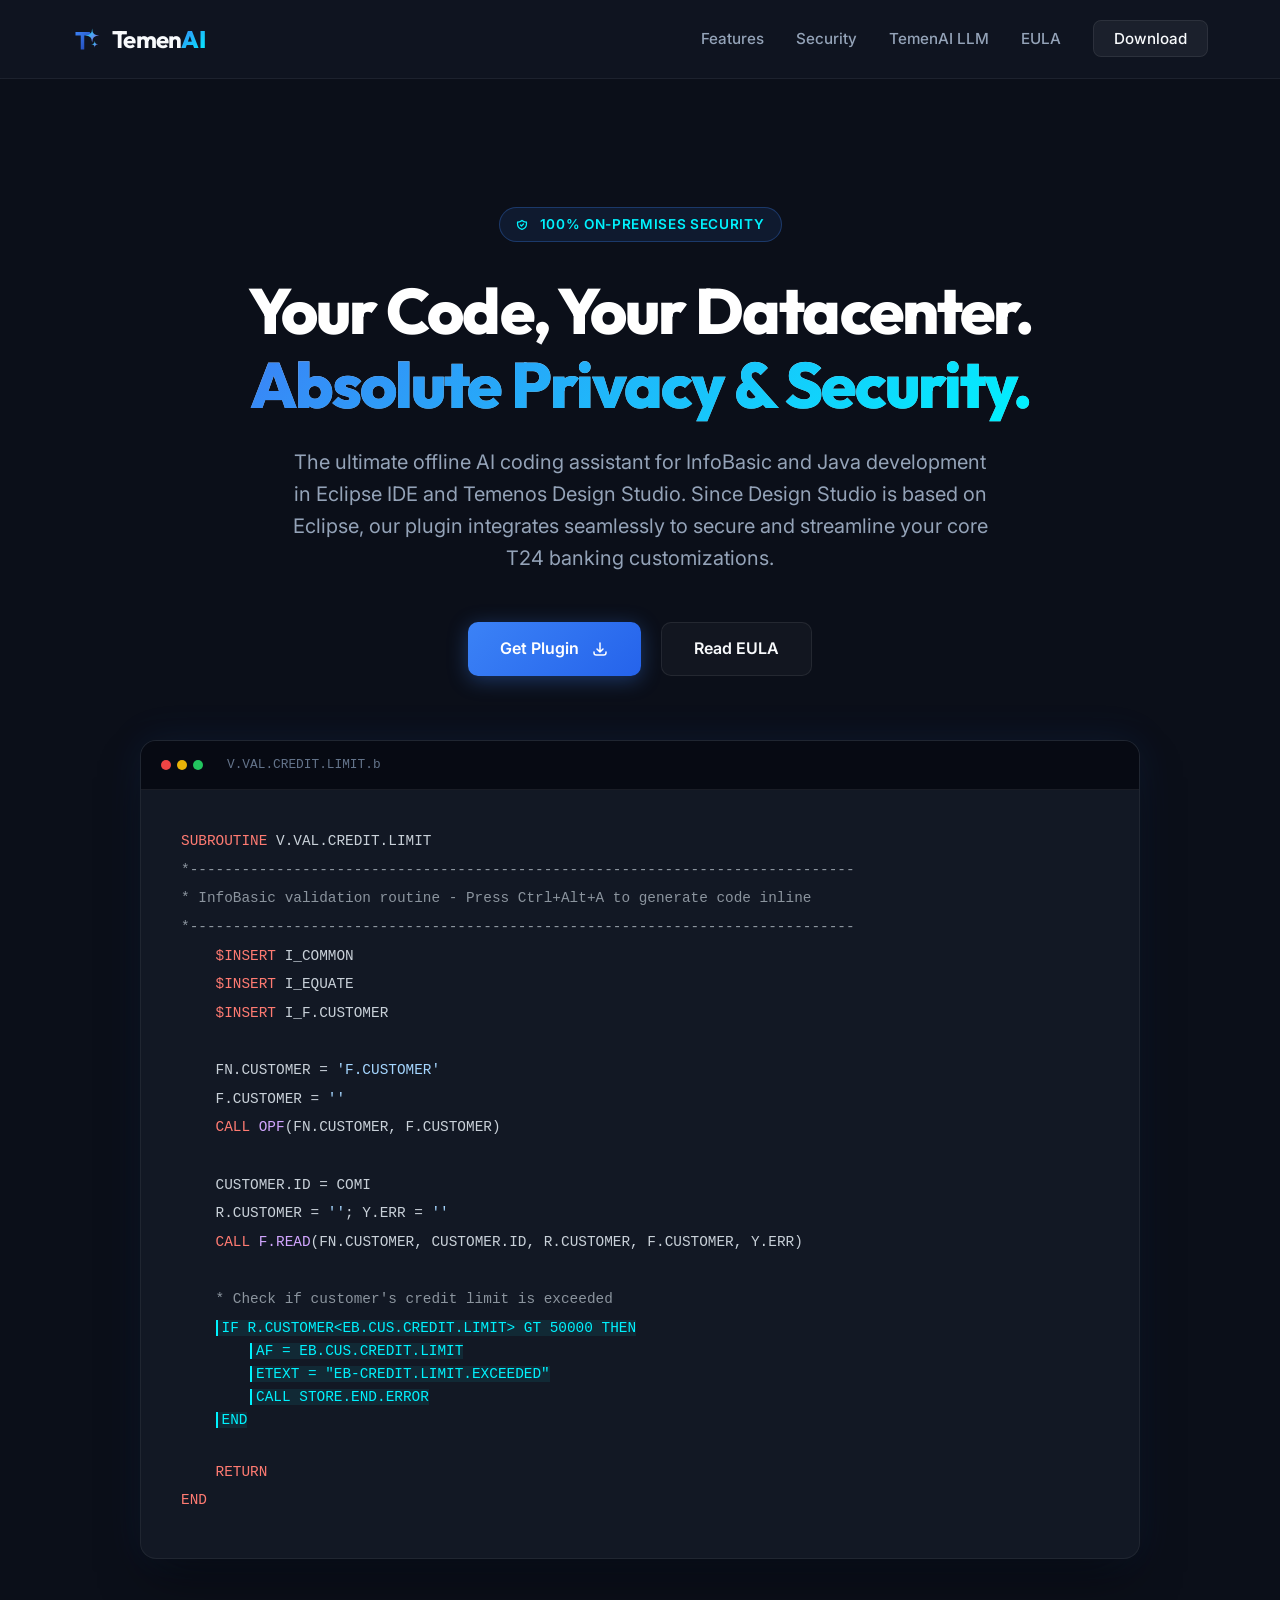
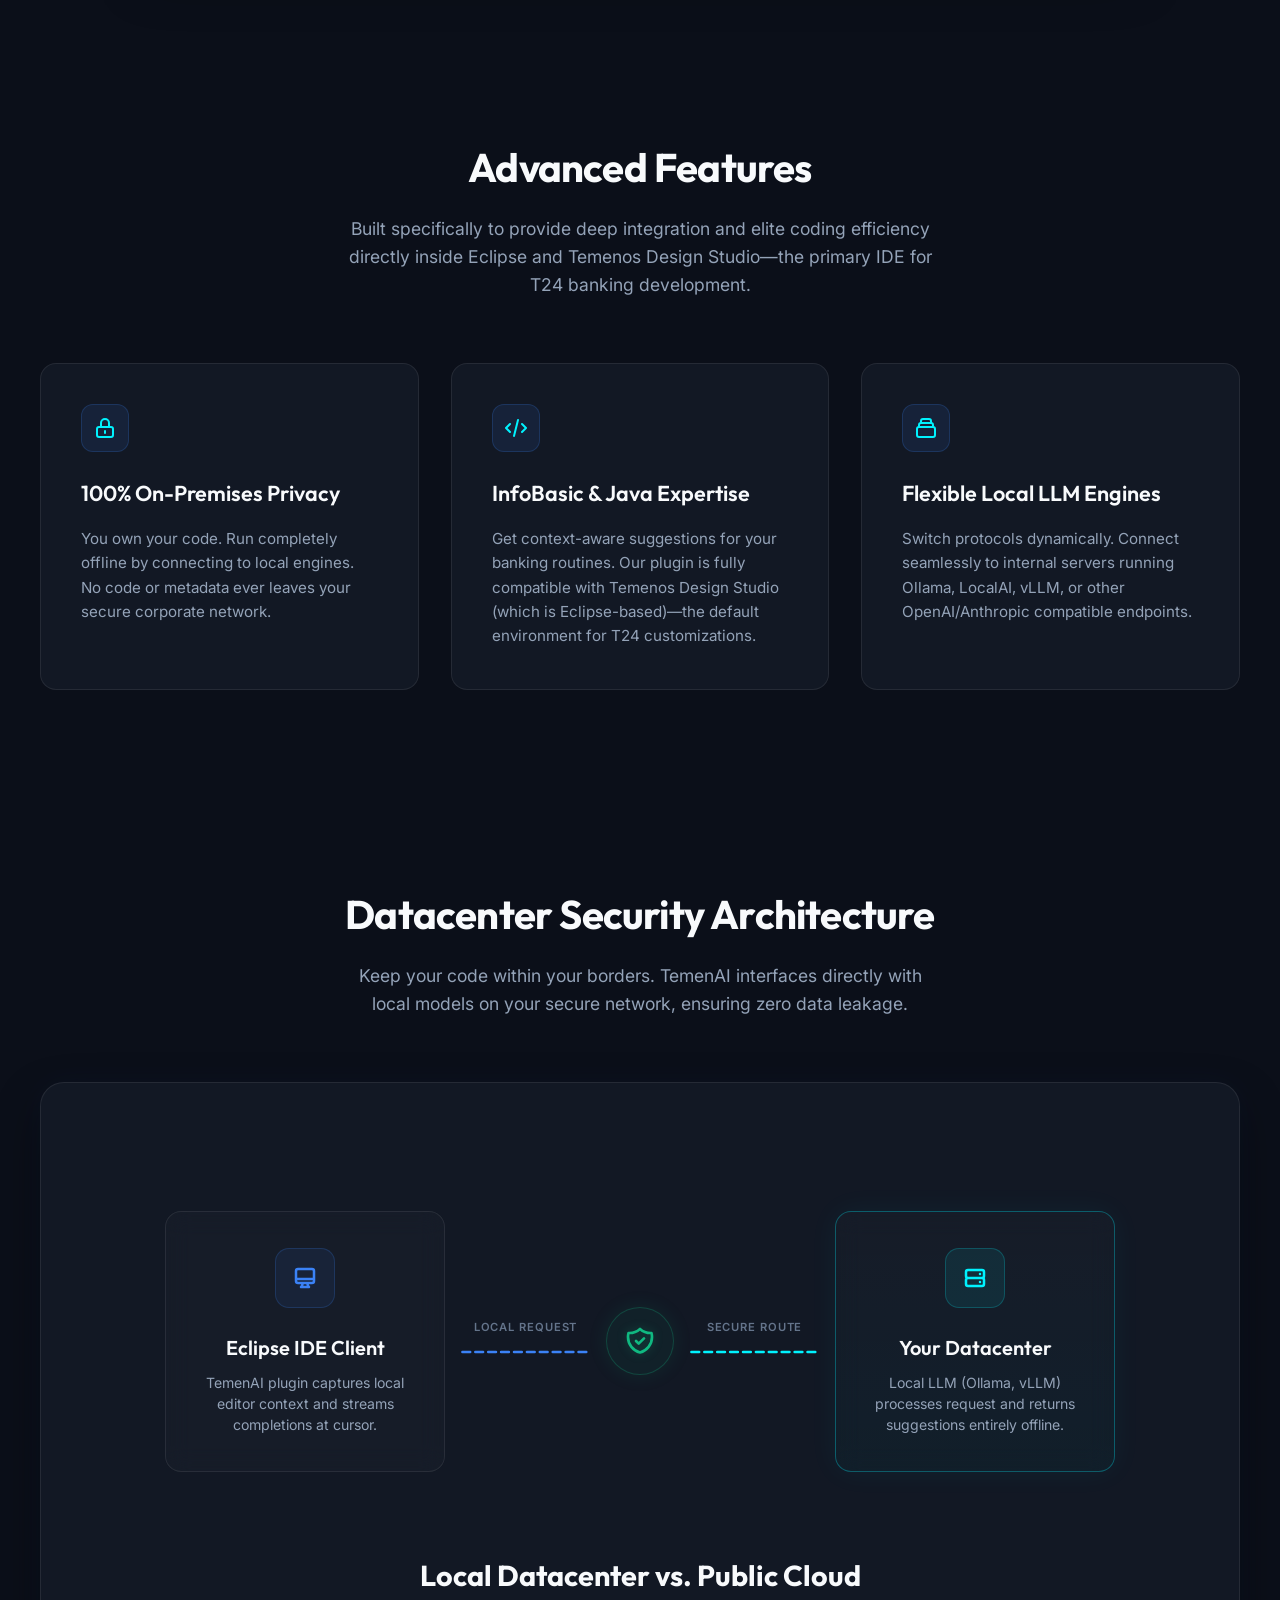
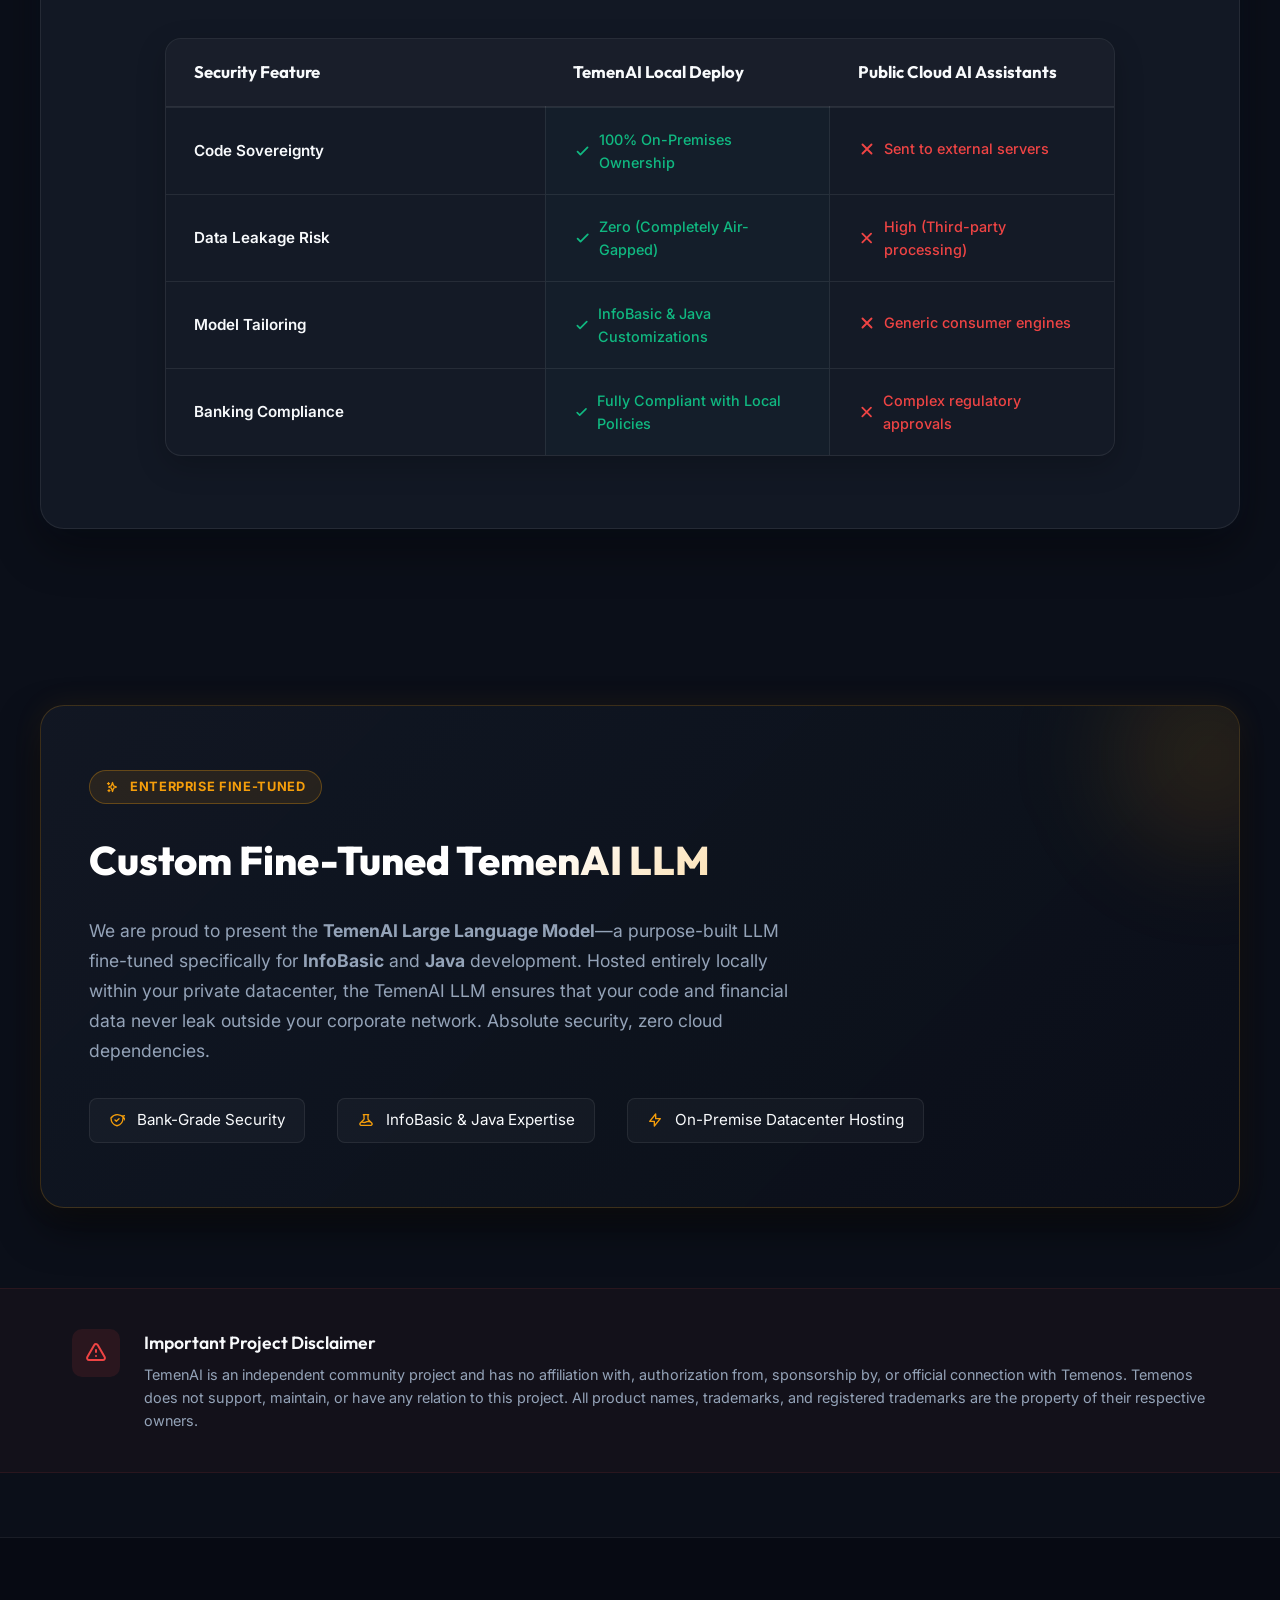
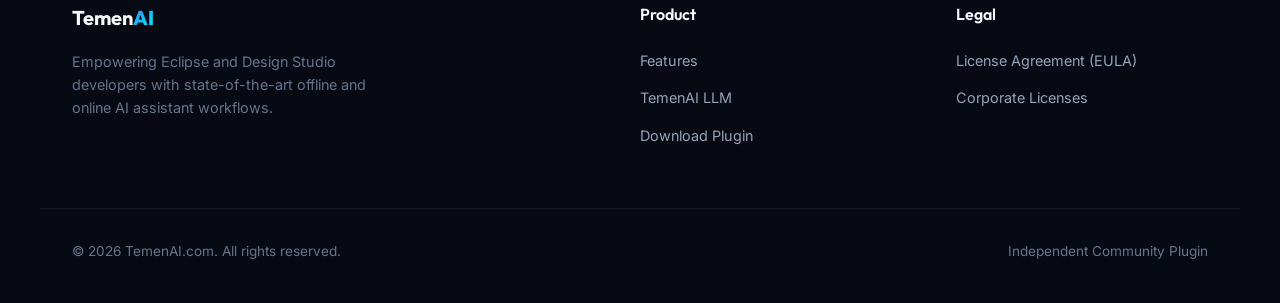
==== commit 3545ca67: "website update" ====
--- a/index.html
+++ b/index.html
@@ -9,6 +9,7 @@
     content="Supercharge your development in Eclipse or Design Studio with TemenAI, the professional AI coding assistant. Get inline code completion, side chat sidebar, and support for local or cloud LLMs.">
   <meta name="keywords"
     content="Eclipse plugin, Design Studio plugin, AI coding assistant, inline completion, local LLM, Anthropic Claude, OpenAI, TemenAI">
+  <link rel="icon" type="image/svg+xml" href="favicon.svg">
   <link rel="stylesheet" href="styles.css">
 </head>
 
@@ -47,6 +48,7 @@
 
       <ul class="nav-links" id="nav-links">
         <li><a href="#features">Features</a></li>
+        <li><a href="#security">Security</a></li>
         <li><a href="#llm-announcement">TemenAI LLM</a></li>
         <li><a href="eula.html">EULA</a></li>
         <li><a href="download.html" class="nav-btn">Download</a></li>
@@ -56,11 +58,15 @@
 
   <!-- Hero Section -->
   <section class="hero container">
-    <h1>The Ultimate AI Assistant for <br><span>Eclipse &amp; Design Studio</span></h1>
+    <div class="badge">
+      <svg width="12" height="12" fill="none" stroke="currentColor" stroke-width="2.5" viewBox="0 0 24 24" style="margin-right: 4px;">
+        <path stroke-linecap="round" stroke-linejoin="round" d="M9 12l2 2 4-4m5.618-4.016A11.955 11.955 0 0112 2.944a11.955 11.955 0 01-8.618 3.04A12.02 12.02 0 003 9c0 5.591 3.824 10.29 9 11.622 5.176-1.332 9-6.03 9-11.622 0-1.042-.133-2.052-.382-3.016z" />
+      </svg>
+      100% On-Premises Security
+    </div>
+    <h1>Your Code, Your Datacenter. <br><span>Absolute Privacy &amp; Security.</span></h1>
     <p class="hero-subtitle">
-      Bring the power of modern LLMs directly into your workspace. Get lightning-fast inline code suggestions, an
-      interactive sidebar chat, and flexible engine routing—fully compatible with Eclipse IDE and Design Studio
-      environments.
+      The ultimate offline AI coding assistant for InfoBasic and Java development in Eclipse IDE and Temenos Design Studio. Since Design Studio is based on Eclipse, our plugin integrates seamlessly to secure and streamline your core T24 banking customizations.
     </p>
     <div class="hero-actions">
       <a href="download.html" class="btn btn-primary">
@@ -132,8 +138,7 @@
   <section class="features container" id="features">
     <div class="section-header">
       <h2>Advanced Features</h2>
-      <p>Built specifically to provide deep integration and elite coding efficiency directly inside Eclipse and
-        compatible Design Studio ecosystems.</p>
+      <p>Built specifically to provide deep integration and elite coding efficiency directly inside Eclipse and Temenos Design Studio—the primary IDE for T24 banking development.</p>
     </div>
 
     <div class="feature-grid">
@@ -141,39 +146,172 @@
       <div class="feature-card">
         <div class="feature-icon">
           <svg width="24" height="24" fill="none" stroke="currentColor" stroke-width="2" viewBox="0 0 24 24">
-            <path stroke-linecap="round" stroke-linejoin="round" d="M13 10V3L4 14h7v7l9-11h-7z" />
-          </svg>
-        </div>
-        <h3>Inline Generation</h3>
-        <p>Use the hotkey <span class="code-inline">Ctrl+Alt+A</span> anywhere in your editor to trigger instant,
-          context-aware completions. Results stream in real-time, right where your cursor is.</p>
+            <path stroke-linecap="round" stroke-linejoin="round" d="M12 15v2m-6 4h12a2 2 0 002-2v-6a2 2 0 00-2-2H6a2 2 0 00-2 2v6a2 2 0 002 2zm10-10V7a4 4 0 00-8 0v4h8z" />
+          </svg>
+        </div>
+        <h3>100% On-Premises Privacy</h3>
+        <p>You own your code. Run completely offline by connecting to local engines. No code or metadata ever leaves your secure corporate network.</p>
       </div>
 
       <!-- Feature 2 -->
       <div class="feature-card">
         <div class="feature-icon">
           <svg width="24" height="24" fill="none" stroke="currentColor" stroke-width="2" viewBox="0 0 24 24">
-            <path stroke-linecap="round" stroke-linejoin="round"
-              d="M8 12h.01M12 12h.01M16 12h.01M21 12c0 4.418-4.03 8-9 8a9.863 9.863 0 01-4.255-.949L3 20l1.395-3.72C3.512 15.042 3 13.574 3 12c0-4.418 4.03-8 9-8s9 3.582 9 8z" />
-          </svg>
-        </div>
-        <h3>AI Chat Sidebar</h3>
-        <p>Open a fully integrated side-panel chat window to query your codebase, explain logic, run unit test
-          generations, and display highlighted code answers using Prism.js formatting.</p>
+            <path stroke-linecap="round" stroke-linejoin="round" d="M10 20l4-16m4 4l4 4-4 4M6 16l-4-4 4-4" />
+          </svg>
+        </div>
+        <h3>InfoBasic &amp; Java Expertise</h3>
+        <p>Get context-aware suggestions for your banking routines. Our plugin is fully compatible with Temenos Design Studio (which is Eclipse-based)—the default environment for T24 customizations.</p>
       </div>
 
       <!-- Feature 3 -->
       <div class="feature-card">
         <div class="feature-icon">
           <svg width="24" height="24" fill="none" stroke="currentColor" stroke-width="2" viewBox="0 0 24 24">
-            <path stroke-linecap="round" stroke-linejoin="round"
-              d="M10.325 4.317c.426-1.756 2.924-1.756 3.35 0a1.724 1.724 0 002.573 1.066c1.543-.94 3.31.826 2.37 2.37a1.724 1.724 0 001.065 2.572c1.756.426 1.756 2.924 0 3.35a1.724 1.724 0 00-1.066 2.573c.94 1.543-.826 3.31-2.37 2.37a1.724 1.724 0 00-2.572 1.065c-.426 1.756-2.924 1.756-3.35 0a1.724 1.724 0 00-2.573-1.066c-1.543.94-3.31-.826-2.37-2.37a1.724 1.724 0 00-1.065-2.572c-1.756-.426-1.756-2.924 0-3.35a1.724 1.724 0 001.066-2.573c-.94-1.543.826-3.31 2.37-2.37.996.608 2.296.07 2.572-1.065z" />
-            <path stroke-linecap="round" stroke-linejoin="round" d="M15 12a3 3 0 11-6 0 3 3 0 016 0z" />
-          </svg>
-        </div>
-        <h3>Custom LLM Routing</h3>
-        <p>Switch protocols dynamically. Connect to OpenAI APIs, Anthropic Claude, or run completely offline using local
-          architectures like Ollama, LocalAI, or vLLM server installations.</p>
+            <path stroke-linecap="round" stroke-linejoin="round" d="M19 11H5m14 0a2 2 0 012 2v6a2 2 0 01-2 2H5a2 2 0 01-2-2v-6a2 2 0 012-2m14 0V9a2 2 0 00-2-2M5 11V9a2 2 0 012-2m0 0V5a2 2 0 012-2h6a2 2 0 012 2v2M7 7h10" />
+          </svg>
+        </div>
+        <h3>Flexible Local LLM Engines</h3>
+        <p>Switch protocols dynamically. Connect seamlessly to internal servers running Ollama, LocalAI, vLLM, or other OpenAI/Anthropic compatible endpoints.</p>
+      </div>
+    </div>
+  </section>
+
+  <!-- Datacenter Security Architecture Section -->
+  <section class="security-section container" id="security">
+    <div class="section-header">
+      <h2>Datacenter Security Architecture</h2>
+      <p>Keep your code within your borders. TemenAI interfaces directly with local models on your secure network, ensuring zero data leakage.</p>
+    </div>
+
+    <div class="arch-container">
+      <div class="arch-flow">
+        <!-- Node 1: Client IDE -->
+        <div class="arch-node">
+          <div class="arch-icon">
+            <svg width="24" height="24" fill="none" stroke="currentColor" stroke-width="2.5" viewBox="0 0 24 24">
+              <path stroke-linecap="round" stroke-linejoin="round" d="M9.75 17L9 20l-1 1h8l-1-1-.75-3M3 13h18M5 17h14a2 2 0 002-2V5a2 2 0 00-2-2H5a2 2 0 00-2 2v10a2 2 0 002 2z" />
+            </svg>
+          </div>
+          <h4>Eclipse IDE Client</h4>
+          <p>TemenAI plugin captures local editor context and streams completions at cursor.</p>
+        </div>
+
+        <!-- Arrow 1: Secure Request -->
+        <div class="arch-arrow">
+          <span class="flow-label">Local Request</span>
+          <svg class="flow-line-svg" viewBox="0 0 100 20" preserveAspectRatio="none">
+            <path d="M 0 10 L 100 10" stroke="var(--primary)" stroke-width="2" stroke-dasharray="6, 4" stroke-linecap="round" fill="none">
+              <animate attributeName="stroke-dashoffset" values="100;0" dur="3s" repeatCount="indefinite" />
+            </path>
+          </svg>
+        </div>
+
+        <!-- Node 2: Firewall Shield -->
+        <div class="shield-node" title="Air-Gapped Corporate Firewall">
+          <svg width="32" height="32" fill="none" stroke="currentColor" stroke-width="2" viewBox="0 0 24 24">
+            <path stroke-linecap="round" stroke-linejoin="round" d="M9 12l2 2 4-4m5.618-4.016A11.955 11.955 0 0112 2.944a11.955 11.955 0 01-8.618 3.04A12.02 12.02 0 003 9c0 5.591 3.824 10.29 9 11.622 5.176-1.332 9-6.03 9-11.622 0-1.042-.133-2.052-.382-3.016z" />
+          </svg>
+        </div>
+
+        <!-- Arrow 2: Internal Routing -->
+        <div class="arch-arrow">
+          <span class="flow-label">Secure Route</span>
+          <svg class="flow-line-svg" viewBox="0 0 100 20" preserveAspectRatio="none">
+            <path d="M 0 10 L 100 10" stroke="var(--accent)" stroke-width="2" stroke-dasharray="6, 4" stroke-linecap="round" fill="none">
+              <animate attributeName="stroke-dashoffset" values="100;0" dur="3s" repeatCount="indefinite" />
+            </path>
+          </svg>
+        </div>
+
+        <!-- Node 3: On-Premise Server -->
+        <div class="arch-node server-node">
+          <div class="arch-icon">
+            <svg width="24" height="24" fill="none" stroke="currentColor" stroke-width="2.5" viewBox="0 0 24 24">
+              <path stroke-linecap="round" stroke-linejoin="round" d="M5 12h14M5 12a2 2 0 01-2-2V6a2 2 0 012-2h14a2 2 0 012 2v4a2 2 0 01-2 2M5 12a2 2 0 00-2 2v4a2 2 0 002 2h14a2 2 0 002-2v-4a2 2 0 00-2-2m-2-4h.01M17 16h.01" />
+            </svg>
+          </div>
+          <h4>Your Datacenter</h4>
+          <p>Local LLM (Ollama, vLLM) processes request and returns suggestions entirely offline.</p>
+        </div>
+      </div>
+
+      <!-- Comparison Table Widget -->
+      <div class="comparison-container">
+        <h3>Local Datacenter vs. Public Cloud</h3>
+        <div class="comp-table-wrapper">
+          <table class="comp-table">
+            <thead>
+              <tr class="comp-tr header-tr">
+                <th class="comp-th">Security Feature</th>
+                <th class="comp-th">TemenAI Local Deploy</th>
+                <th class="comp-th">Public Cloud AI Assistants</th>
+              </tr>
+            </thead>
+            <tbody>
+              <tr class="comp-tr">
+                <td class="comp-td comp-feature">Code Sovereignty</td>
+                <td class="comp-td comp-temen">
+                  <span class="status-badge status-yes">
+                    <svg width="18" height="18" fill="none" stroke="currentColor" stroke-width="2.5" viewBox="0 0 24 24"><path stroke-linecap="round" stroke-linejoin="round" d="M5 13l4 4L19 7" /></svg>
+                    100% On-Premises Ownership
+                  </span>
+                </td>
+                <td class="comp-td comp-cloud">
+                  <span class="status-badge status-no">
+                    <svg width="18" height="18" fill="none" stroke="currentColor" stroke-width="2.5" viewBox="0 0 24 24"><path stroke-linecap="round" stroke-linejoin="round" d="M6 18L18 6M6 6l12 12" /></svg>
+                    Sent to external servers
+                  </span>
+                </td>
+              </tr>
+              <tr class="comp-tr">
+                <td class="comp-td comp-feature">Data Leakage Risk</td>
+                <td class="comp-td comp-temen">
+                  <span class="status-badge status-yes">
+                    <svg width="18" height="18" fill="none" stroke="currentColor" stroke-width="2.5" viewBox="0 0 24 24"><path stroke-linecap="round" stroke-linejoin="round" d="M5 13l4 4L19 7" /></svg>
+                    Zero (Completely Air-Gapped)
+                  </span>
+                </td>
+                <td class="comp-td comp-cloud">
+                  <span class="status-badge status-no">
+                    <svg width="18" height="18" fill="none" stroke="currentColor" stroke-width="2.5" viewBox="0 0 24 24"><path stroke-linecap="round" stroke-linejoin="round" d="M6 18L18 6M6 6l12 12" /></svg>
+                    High (Third-party processing)
+                  </span>
+                </td>
+              </tr>
+              <tr class="comp-tr">
+                <td class="comp-td comp-feature">Model Tailoring</td>
+                <td class="comp-td comp-temen">
+                  <span class="status-badge status-yes">
+                    <svg width="18" height="18" fill="none" stroke="currentColor" stroke-width="2.5" viewBox="0 0 24 24"><path stroke-linecap="round" stroke-linejoin="round" d="M5 13l4 4L19 7" /></svg>
+                    InfoBasic &amp; Java Customizations
+                  </span>
+                </td>
+                <td class="comp-td comp-cloud">
+                  <span class="status-badge status-no">
+                    <svg width="18" height="18" fill="none" stroke="currentColor" stroke-width="2.5" viewBox="0 0 24 24"><path stroke-linecap="round" stroke-linejoin="round" d="M6 18L18 6M6 6l12 12" /></svg>
+                    Generic consumer engines
+                  </span>
+                </td>
+              </tr>
+              <tr class="comp-tr">
+                <td class="comp-td comp-feature">Banking Compliance</td>
+                <td class="comp-td comp-temen">
+                  <span class="status-badge status-yes">
+                    <svg width="18" height="18" fill="none" stroke="currentColor" stroke-width="2.5" viewBox="0 0 24 24"><path stroke-linecap="round" stroke-linejoin="round" d="M5 13l4 4L19 7" /></svg>
+                    Fully Compliant with Local Policies
+                  </span>
+                </td>
+                <td class="comp-td comp-cloud">
+                  <span class="status-badge status-no">
+                    <svg width="18" height="18" fill="none" stroke="currentColor" stroke-width="2.5" viewBox="0 0 24 24"><path stroke-linecap="round" stroke-linejoin="round" d="M6 18L18 6M6 6l12 12" /></svg>
+                    Complex regulatory approvals
+                  </span>
+                </td>
+              </tr>
+            </tbody>
+          </table>
+        </div>
       </div>
     </div>
   </section>
@@ -187,21 +325,20 @@
           <path stroke-linecap="round" stroke-linejoin="round"
             d="M5 3v4M3 5h4M6 17v4m-2-2h4m5-16l2.286 6.857L21 12l-5.714 2.143L13 21l-2.286-6.857L5 12l5.714-2.143L13 3z" />
         </svg>
-        Coming Soon
-      </div>
-      <h2>Fine-Tuned Custom TemenAI LLM</h2>
+        Enterprise Fine-Tuned
+      </div>
+      <h2>Custom Fine-Tuned TemenAI LLM</h2>
       <p>
-        We are thrilled to announce the upcoming <strong>TemenAI Large Language Model</strong>—a purpose-built AI
-        fine-tuned specifically for <strong>InfoBasic</strong> and <strong>Java</strong> programming. Designed to be
-        hosted locally on-premise within banks and financial institutions, the TemenAI LLM ensures that your code and
-        data never leave your network. No cloud dependency, no external calls—just fast, private, and accurate
-        completions.
+        We are proud to present the <strong>TemenAI Large Language Model</strong>—a purpose-built LLM
+        fine-tuned specifically for <strong>InfoBasic</strong> and <strong>Java</strong> development. Hosted entirely
+        locally within your private datacenter, the TemenAI LLM ensures that your code and
+        financial data never leak outside your corporate network. Absolute security, zero cloud dependencies.
       </p>
       <div class="announcement-features">
         <div class="announcement-feat-item">
           <svg width="16" height="16" fill="none" stroke="currentColor" stroke-width="2" viewBox="0 0 24 24">
             <path stroke-linecap="round" stroke-linejoin="round"
-              d="M9 12l2 2 4-4m5.618-4.016A11.955 11.955 0 0112 2.944a11.955 11.955 0 01-8.618 3.04A12.02 12.02 0 003 9c0 5.591 3.824 10.29 9 11.622 5.176-1.332 9-6.03 9-11.622 0-1.042-.133-2.052-.382-3.016z" />
+              d="M9 12l2 2 4-4m5.618-4.016a11.955 11.955 0 0112 2.944a11.955 11.955 0 01-8.618 3.04A12.02 12.02 0 003 9c0 5.591 3.824 10.29 9 11.622 5.176-1.332 9-6.03 9-11.622 0-1.042-.133-2.052-.382-3.016z" />
           </svg>
           Bank-Grade Security
         </div>
@@ -216,7 +353,7 @@
           <svg width="16" height="16" fill="none" stroke="currentColor" stroke-width="2" viewBox="0 0 24 24">
             <path stroke-linecap="round" stroke-linejoin="round" d="M13 10V3L4 14h7v7l9-11h-7z" />
           </svg>
-          On-Premise Local Hosting
+          On-Premise Datacenter Hosting
         </div>
       </div>
     </div>
--- a/styles.css
+++ b/styles.css
@@ -934,6 +934,54 @@
   text-decoration: underline;
 }
 
+.requirements-box {
+  margin-top: 2.25rem;
+  padding-top: 1.75rem;
+  border-top: 1px solid var(--border-color);
+  text-align: left;
+}
+
+.requirements-box h4 {
+  font-family: var(--font-headings);
+  font-size: 0.95rem;
+  margin-bottom: 0.75rem;
+  color: var(--text-primary);
+  display: flex;
+  align-items: center;
+  gap: 0.5rem;
+}
+
+.requirements-box h4 svg {
+  color: var(--accent);
+  flex-shrink: 0;
+}
+
+.requirements-list {
+  list-style: none;
+  font-size: 0.85rem;
+  color: var(--text-secondary);
+  line-height: 1.5;
+  padding: 0;
+  margin: 0;
+}
+
+.requirements-list li {
+  margin-bottom: 0.5rem;
+  display: flex;
+  align-items: flex-start;
+  gap: 0.5rem;
+}
+
+.requirements-list li:last-child {
+  margin-bottom: 0;
+}
+
+.requirements-list li::before {
+  content: "•";
+  color: var(--accent);
+  font-weight: bold;
+}
+
 .instructions-card {
   background: var(--bg-surface);
   border: 1px solid var(--border-color);
@@ -1028,8 +1076,290 @@
   }
 }
 
+/* --- Datacenter Security Architecture Section --- */
+.security-section {
+  padding: 6rem 0;
+  position: relative;
+}
+
+.arch-container {
+  background: var(--bg-surface);
+  border: 1px solid var(--border-color);
+  border-radius: 24px;
+  padding: 4.5rem 3rem;
+  margin-top: 3rem;
+  box-shadow: 0 20px 45px rgba(0, 0, 0, 0.4), 0 0 30px rgba(59, 130, 246, 0.05);
+  position: relative;
+  overflow: hidden;
+}
+
+.arch-flow {
+  display: flex;
+  justify-content: space-between;
+  align-items: center;
+  max-width: 950px;
+  margin: 3.5rem auto;
+  position: relative;
+  gap: 1rem;
+}
+
+.arch-node {
+  background: rgba(255, 255, 255, 0.02);
+  border: 1px solid var(--border-color);
+  border-radius: 16px;
+  padding: 2.25rem 1.75rem;
+  width: 280px;
+  text-align: center;
+  position: relative;
+  transition: all var(--transition-normal);
+  backdrop-filter: blur(12px);
+  -webkit-backdrop-filter: blur(12px);
+}
+
+.arch-node:hover {
+  transform: translateY(-5px);
+  border-color: var(--accent);
+  box-shadow: 0 12px 30px rgba(0, 242, 254, 0.15);
+}
+
+.arch-node.server-node {
+  border-color: rgba(0, 242, 254, 0.3);
+  background: linear-gradient(180deg, rgba(255, 255, 255, 0.02) 0%, rgba(0, 242, 254, 0.03) 100%);
+  box-shadow: 0 0 30px rgba(0, 242, 254, 0.05);
+}
+
+.arch-node.server-node:hover {
+  border-color: var(--accent);
+  box-shadow: 0 0 35px rgba(0, 242, 254, 0.25);
+}
+
+.arch-icon {
+  width: 60px;
+  height: 60px;
+  margin: 0 auto 1.5rem auto;
+  border-radius: 14px;
+  background: rgba(59, 130, 246, 0.08);
+  border: 1px solid rgba(59, 130, 246, 0.2);
+  display: flex;
+  align-items: center;
+  justify-content: center;
+  color: var(--primary);
+  font-size: 1.8rem;
+  transition: all var(--transition-normal);
+}
+
+.arch-node:hover .arch-icon {
+  background: rgba(0, 242, 254, 0.12);
+  border-color: var(--accent);
+  color: var(--accent);
+  transform: scale(1.05);
+  box-shadow: 0 0 15px rgba(0, 242, 254, 0.2);
+}
+
+.arch-node.server-node .arch-icon {
+  color: var(--accent);
+  background: rgba(0, 242, 254, 0.08);
+  border-color: rgba(0, 242, 254, 0.2);
+}
+
+.arch-node h4 {
+  font-family: var(--font-headings);
+  font-size: 1.25rem;
+  font-weight: 600;
+  margin-bottom: 0.5rem;
+  color: var(--text-primary);
+}
+
+.arch-node p {
+  color: var(--text-secondary);
+  font-size: 0.88rem;
+  line-height: 1.5;
+}
+
+.arch-arrow {
+  flex: 1;
+  display: flex;
+  flex-direction: column;
+  align-items: center;
+  justify-content: center;
+  min-width: 70px;
+  position: relative;
+}
+
+.flow-label {
+  font-size: 0.7rem;
+  color: var(--text-muted);
+  text-transform: uppercase;
+  letter-spacing: 0.08em;
+  margin-bottom: 0.25rem;
+  font-weight: 600;
+  white-space: nowrap;
+}
+
+.flow-line-svg {
+  width: 100%;
+  height: 24px;
+  overflow: visible;
+}
+
+.shield-node {
+  background: rgba(16, 185, 129, 0.06);
+  border: 1px solid rgba(16, 185, 129, 0.25);
+  border-radius: 50%;
+  width: 68px;
+  height: 68px;
+  display: flex;
+  align-items: center;
+  justify-content: center;
+  color: #10b981;
+  box-shadow: 0 0 20px rgba(16, 185, 129, 0.1);
+  transition: all var(--transition-normal);
+  z-index: 2;
+  flex-shrink: 0;
+}
+
+.shield-node:hover {
+  background: rgba(16, 185, 129, 0.12);
+  border-color: #10b981;
+  box-shadow: 0 0 25px rgba(16, 185, 129, 0.35);
+  transform: scale(1.08);
+}
+
+.shield-node svg {
+  filter: drop-shadow(0 0 5px rgba(16, 185, 129, 0.3));
+}
+
+/* Comparison Table Widget */
+.comparison-container {
+  margin-top: 5rem;
+}
+
+.comparison-container h3 {
+  font-family: var(--font-headings);
+  text-align: center;
+  font-size: 1.8rem;
+  margin-bottom: 2.5rem;
+  font-weight: 700;
+}
+
+.comp-table-wrapper {
+  background: rgba(255, 255, 255, 0.01);
+  border: 1px solid var(--border-color);
+  border-radius: 16px;
+  overflow: hidden;
+  max-width: 950px;
+  margin: 0 auto;
+  box-shadow: 0 10px 30px rgba(0, 0, 0, 0.2);
+}
+
+.comp-table {
+  width: 100%;
+  border-collapse: collapse;
+}
+
+.comp-tr {
+  border-bottom: 1px solid var(--border-color);
+  transition: background var(--transition-fast);
+}
+
+.comp-tr:hover:not(.header-tr) {
+  background: rgba(255, 255, 255, 0.015);
+}
+
+.comp-tr:last-child {
+  border-bottom: none;
+}
+
+.comp-tr.header-tr {
+  background: rgba(255, 255, 255, 0.02);
+  border-bottom: 2px solid var(--border-color);
+}
+
+.comp-th {
+  font-family: var(--font-headings);
+  font-weight: 700;
+  text-align: left;
+  padding: 1.25rem 1.75rem;
+  font-size: 1.05rem;
+  color: var(--text-primary);
+}
+
+.comp-td {
+  padding: 1.25rem 1.75rem;
+  font-size: 0.95rem;
+  color: var(--text-secondary);
+}
+
+.comp-feature {
+  font-weight: 600;
+  color: var(--text-primary);
+  width: 40%;
+}
+
+.comp-temen {
+  color: var(--text-primary);
+  background: rgba(0, 242, 254, 0.02);
+  width: 30%;
+  border-left: 1px solid var(--border-color);
+  border-right: 1px solid var(--border-color);
+}
+
+.comp-cloud {
+  color: var(--text-secondary);
+  width: 30%;
+}
+
+.status-badge {
+  display: inline-flex;
+  align-items: center;
+  gap: 0.5rem;
+  font-size: 0.9rem;
+  font-weight: 500;
+}
+
+.status-yes {
+  color: #10b981;
+}
+
+.status-no {
+  color: #ef4444;
+}
+
 /* --- Responsive Adjustments --- */
 @media (max-width: 968px) {
+  .arch-flow {
+    flex-direction: column;
+    align-items: center;
+    gap: 1.5rem;
+  }
+  
+  .arch-node {
+    width: 100%;
+    max-width: 350px;
+  }
+  
+  .arch-arrow {
+    transform: rotate(90deg);
+    margin: 1rem 0;
+    width: 60px;
+    height: 40px;
+    flex: none;
+  }
+  
+  .flow-label {
+    transform: rotate(-90deg);
+    margin-bottom: 0;
+    margin-top: -10px;
+  }
+  
+  .comp-table-wrapper {
+    overflow-x: auto;
+  }
+  
+  .comp-table {
+    min-width: 650px;
+  }
+
   .hero h1 {
     font-size: 3rem;
   }
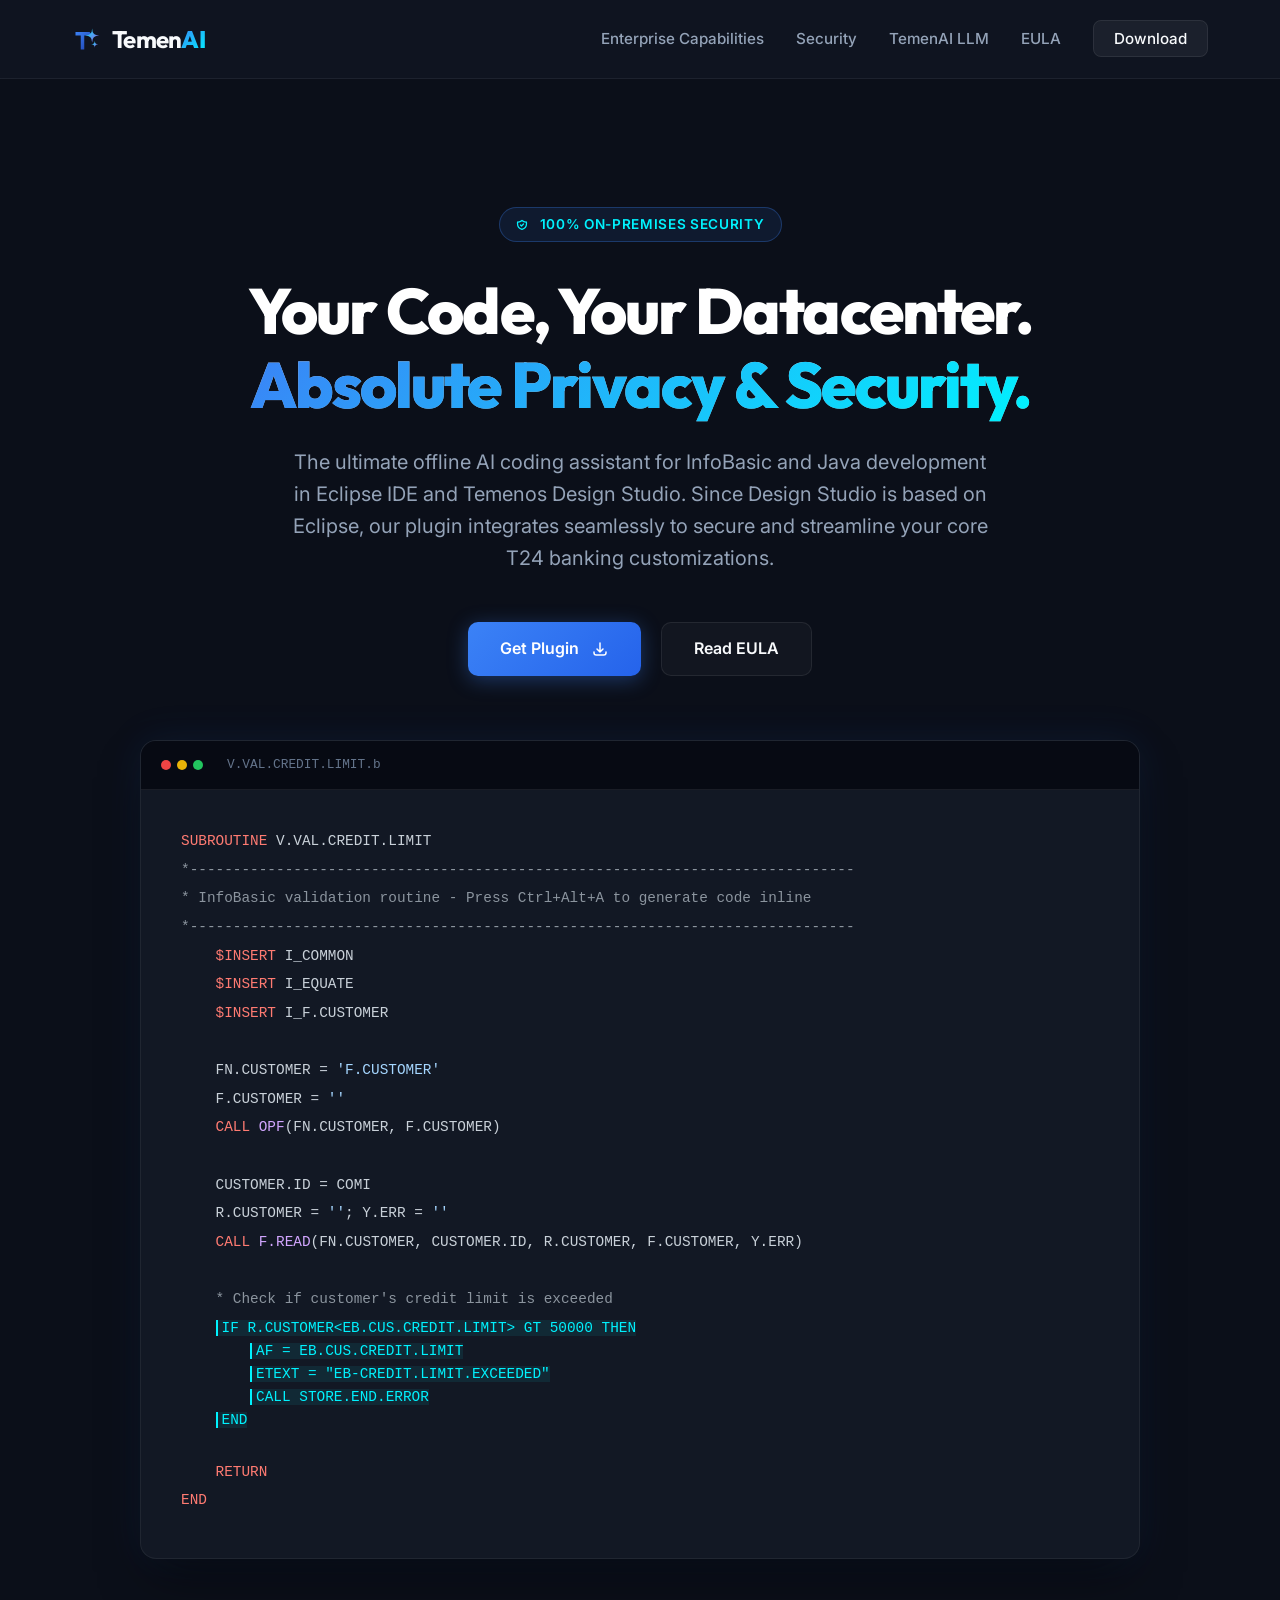
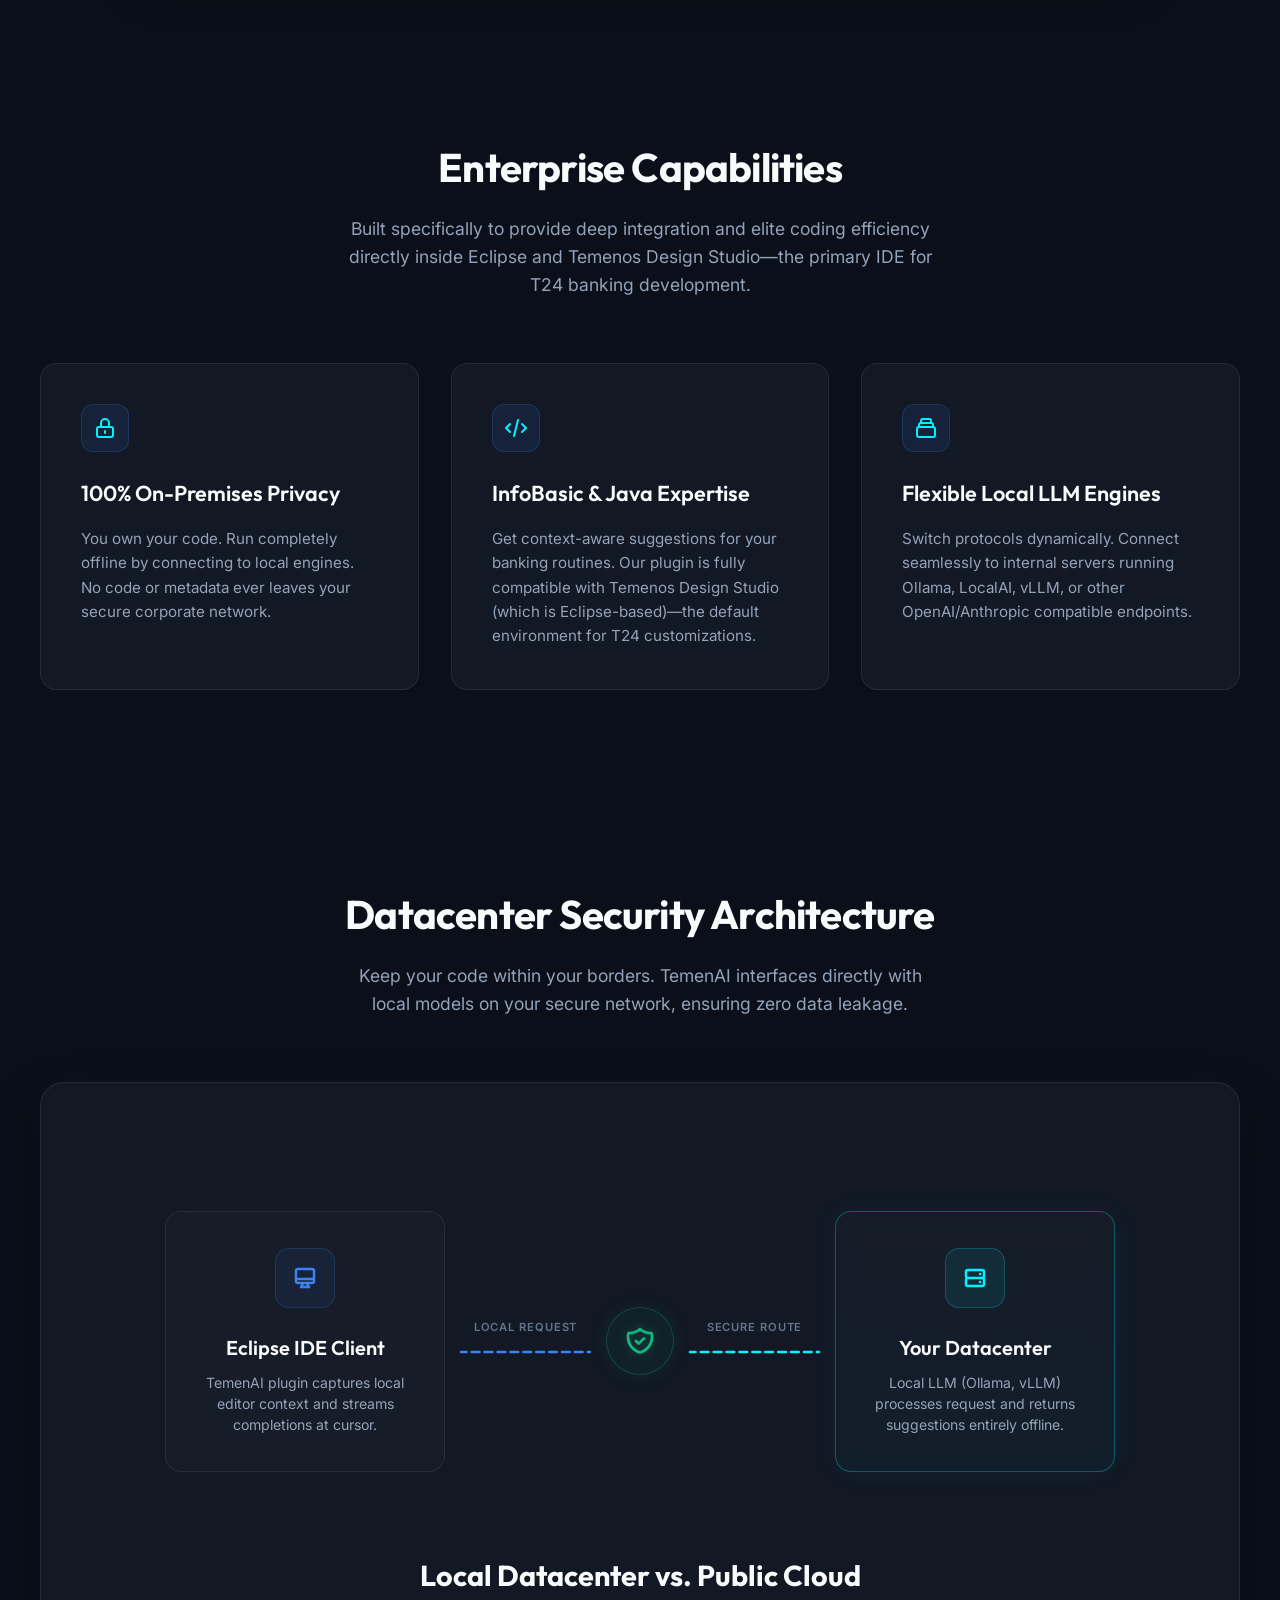
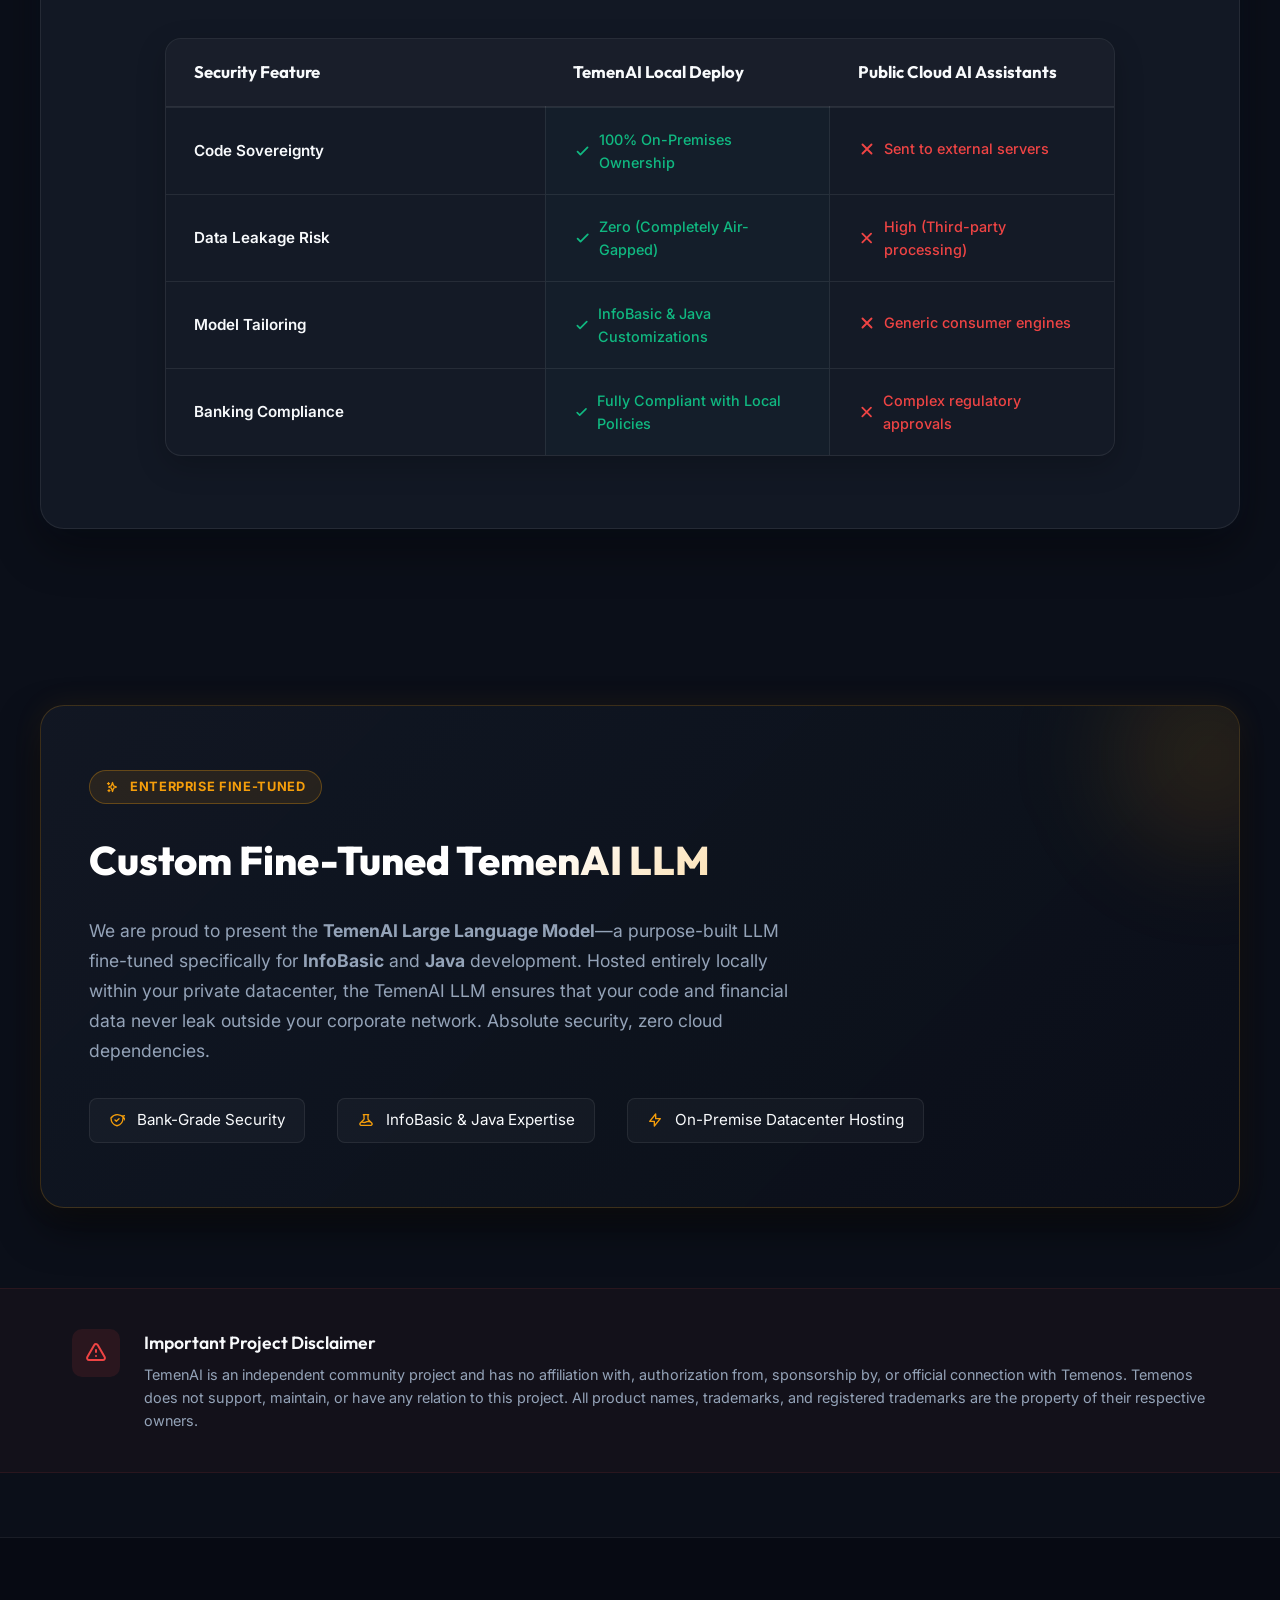
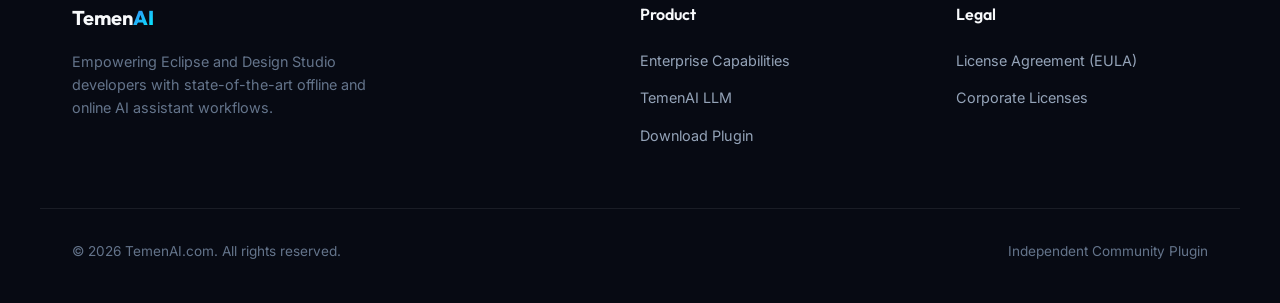
==== commit edeafae9: "Add files via upload" ====
--- a/index.html
+++ b/index.html
@@ -1,437 +1,437 @@
-<!DOCTYPE html>
-<html lang="en">
-
-<head>
-  <meta charset="UTF-8">
-  <meta name="viewport" content="width=device-width, initial-scale=1.0">
-  <title>TemenAI — Premium AI Assistant for Eclipse &amp; Design Studio</title>
-  <meta name="description"
-    content="Supercharge your development in Eclipse or Design Studio with TemenAI, the professional AI coding assistant. Get inline code completion, side chat sidebar, and support for local or cloud LLMs.">
-  <meta name="keywords"
-    content="Eclipse plugin, Design Studio plugin, AI coding assistant, inline completion, local LLM, Anthropic Claude, OpenAI, TemenAI">
-  <link rel="icon" type="image/svg+xml" href="favicon.svg">
-  <link rel="stylesheet" href="styles.css">
-</head>
-
-<body>
-
-  <!-- Ambient glowing background shapes -->
-  <div class="bg-ambient-glow"></div>
-
-  <!-- Header & Navigation -->
-  <header>
-    <div class="navbar">
-      <a href="index.html" class="logo">
-        <svg viewBox="0 0 32 32">
-          <defs>
-            <linearGradient id="t-grad" x1="0%" y1="0%" x2="100%" y2="100%">
-              <stop offset="0%" stop-color="#3b82f6" />
-              <stop offset="100%" stop-color="#1e40af" />
-            </linearGradient>
-            <linearGradient id="ai-grad" x1="0%" y1="0%" x2="100%" y2="100%">
-              <stop offset="0%" stop-color="#00f2fe" />
-              <stop offset="100%" stop-color="#9d4edd" />
-            </linearGradient>
-          </defs>
-          <path d="M4 8 h16 l2 2 v2 h-8 v16 h-4 v-16 h-6 z" fill="url(#t-grad)" />
-          <path class="ai-sparkle" d="M23 4 Q23 12 31 12 Q23 12 23 20 Q23 12 15 12 Q23 12 23 4 Z" fill="url(#ai-grad)" />
-          <path class="ai-sparkle-small" d="M26 18 Q26 22 30 22 Q26 22 26 26 Q26 22 22 22 Q26 22 26 18 Z" fill="url(#ai-grad)" />
-        </svg>
-        <span class="logo-brand">Temen<span class="logo-ai">AI</span></span>
-      </a>
-
-      <button class="menu-toggle" id="mobile-menu-btn" aria-label="Toggle Navigation">
-        <span></span>
-        <span></span>
-        <span></span>
-      </button>
-
-      <ul class="nav-links" id="nav-links">
-        <li><a href="#features">Features</a></li>
-        <li><a href="#security">Security</a></li>
-        <li><a href="#llm-announcement">TemenAI LLM</a></li>
-        <li><a href="eula.html">EULA</a></li>
-        <li><a href="download.html" class="nav-btn">Download</a></li>
-      </ul>
-    </div>
-  </header>
-
-  <!-- Hero Section -->
-  <section class="hero container">
-    <div class="badge">
-      <svg width="12" height="12" fill="none" stroke="currentColor" stroke-width="2.5" viewBox="0 0 24 24" style="margin-right: 4px;">
-        <path stroke-linecap="round" stroke-linejoin="round" d="M9 12l2 2 4-4m5.618-4.016A11.955 11.955 0 0112 2.944a11.955 11.955 0 01-8.618 3.04A12.02 12.02 0 003 9c0 5.591 3.824 10.29 9 11.622 5.176-1.332 9-6.03 9-11.622 0-1.042-.133-2.052-.382-3.016z" />
-      </svg>
-      100% On-Premises Security
-    </div>
-    <h1>Your Code, Your Datacenter. <br><span>Absolute Privacy &amp; Security.</span></h1>
-    <p class="hero-subtitle">
-      The ultimate offline AI coding assistant for InfoBasic and Java development in Eclipse IDE and Temenos Design Studio. Since Design Studio is based on Eclipse, our plugin integrates seamlessly to secure and streamline your core T24 banking customizations.
-    </p>
-    <div class="hero-actions">
-      <a href="download.html" class="btn btn-primary">
-        Get Plugin
-        <svg width="18" height="18" fill="none" stroke="currentColor" stroke-width="2" viewBox="0 0 24 24">
-          <path stroke-linecap="round" stroke-linejoin="round"
-            d="M4 16v1a3 3 0 003 3h10a3 3 0 003-3v-1m-4-4l-4 4m0 0l-4-4m4 4V4" />
-        </svg>
-      </a>
-      <a href="eula.html" class="btn btn-secondary">Read EULA</a>
-    </div>
-
-    <!-- Hero Mockup Display -->
-    <div class="showroom">
-      <div class="mockup-window">
-        <div class="mockup-header">
-          <div class="mockup-dots">
-            <span class="dot-red"></span>
-            <span class="dot-yellow"></span>
-            <span class="dot-green"></span>
-          </div>
-          <div class="mockup-title">V.VAL.CREDIT.LIMIT.b</div>
-        </div>
-        <div class="mockup-content">
-          <div class="code-mockup">
-            <div class="code-line"><span class="c-kw">SUBROUTINE</span> V.VAL.CREDIT.LIMIT</div>
-            <div class="code-line"><span
-                class="c-cm">*-----------------------------------------------------------------------------</span></div>
-            <div class="code-line"><span class="c-cm">* InfoBasic validation routine - Press Ctrl+Alt+A to generate code
-                inline</span></div>
-            <div class="code-line"><span
-                class="c-cm">*-----------------------------------------------------------------------------</span></div>
-            <div class="code-line">&nbsp;&nbsp;&nbsp;&nbsp;<span class="c-kw">$INSERT</span> I_COMMON</div>
-            <div class="code-line">&nbsp;&nbsp;&nbsp;&nbsp;<span class="c-kw">$INSERT</span> I_EQUATE</div>
-            <div class="code-line">&nbsp;&nbsp;&nbsp;&nbsp;<span class="c-kw">$INSERT</span> I_F.CUSTOMER</div>
-            <div class="code-line">&nbsp;&nbsp;&nbsp;&nbsp;</div>
-            <div class="code-line">&nbsp;&nbsp;&nbsp;&nbsp;FN.CUSTOMER = <span class="c-st">'F.CUSTOMER'</span></div>
-            <div class="code-line">&nbsp;&nbsp;&nbsp;&nbsp;F.CUSTOMER = <span class="c-st">''</span></div>
-            <div class="code-line">&nbsp;&nbsp;&nbsp;&nbsp;<span class="c-kw">CALL</span> <span
-                class="c-fn">OPF</span>(FN.CUSTOMER, F.CUSTOMER)</div>
-            <div class="code-line">&nbsp;&nbsp;&nbsp;&nbsp;</div>
-            <div class="code-line">&nbsp;&nbsp;&nbsp;&nbsp;CUSTOMER.ID = COMI</div>
-            <div class="code-line">&nbsp;&nbsp;&nbsp;&nbsp;R.CUSTOMER = <span class="c-st">''</span>; Y.ERR = <span
-                class="c-st">''</span></div>
-            <div class="code-line">&nbsp;&nbsp;&nbsp;&nbsp;<span class="c-kw">CALL</span> <span
-                class="c-fn">F.READ</span>(FN.CUSTOMER, CUSTOMER.ID, R.CUSTOMER, F.CUSTOMER, Y.ERR)</div>
-            <div class="code-line">&nbsp;&nbsp;&nbsp;&nbsp;</div>
-            <div class="code-line">&nbsp;&nbsp;&nbsp;&nbsp;<span class="c-cm">* Check if customer's credit limit is
-                exceeded</span></div>
-            <div class="code-line-ai">&nbsp;&nbsp;&nbsp;&nbsp;<span class="c-ai">IF
-                R.CUSTOMER&lt;EB.CUS.CREDIT.LIMIT&gt; GT 50000 THEN</span></div>
-            <div class="code-line-ai">&nbsp;&nbsp;&nbsp;&nbsp;&nbsp;&nbsp;&nbsp;&nbsp;<span class="c-ai">AF =
-                EB.CUS.CREDIT.LIMIT</span></div>
-            <div class="code-line-ai">&nbsp;&nbsp;&nbsp;&nbsp;&nbsp;&nbsp;&nbsp;&nbsp;<span class="c-ai">ETEXT =
-                "EB-CREDIT.LIMIT.EXCEEDED"</span></div>
-            <div class="code-line-ai">&nbsp;&nbsp;&nbsp;&nbsp;&nbsp;&nbsp;&nbsp;&nbsp;<span class="c-ai">CALL
-                STORE.END.ERROR</span></div>
-            <div class="code-line-ai">&nbsp;&nbsp;&nbsp;&nbsp;<span class="c-ai">END</span></div>
-            <div class="code-line">&nbsp;&nbsp;&nbsp;&nbsp;</div>
-            <div class="code-line">&nbsp;&nbsp;&nbsp;&nbsp;<span class="c-kw">RETURN</span></div>
-            <div class="code-line"><span class="c-kw">END</span></div>
-          </div>
-        </div>
-      </div>
-    </div>
-  </section>
-
-  <!-- Features Grid Section -->
-  <section class="features container" id="features">
-    <div class="section-header">
-      <h2>Advanced Features</h2>
-      <p>Built specifically to provide deep integration and elite coding efficiency directly inside Eclipse and Temenos Design Studio—the primary IDE for T24 banking development.</p>
-    </div>
-
-    <div class="feature-grid">
-      <!-- Feature 1 -->
-      <div class="feature-card">
-        <div class="feature-icon">
-          <svg width="24" height="24" fill="none" stroke="currentColor" stroke-width="2" viewBox="0 0 24 24">
-            <path stroke-linecap="round" stroke-linejoin="round" d="M12 15v2m-6 4h12a2 2 0 002-2v-6a2 2 0 00-2-2H6a2 2 0 00-2 2v6a2 2 0 002 2zm10-10V7a4 4 0 00-8 0v4h8z" />
-          </svg>
-        </div>
-        <h3>100% On-Premises Privacy</h3>
-        <p>You own your code. Run completely offline by connecting to local engines. No code or metadata ever leaves your secure corporate network.</p>
-      </div>
-
-      <!-- Feature 2 -->
-      <div class="feature-card">
-        <div class="feature-icon">
-          <svg width="24" height="24" fill="none" stroke="currentColor" stroke-width="2" viewBox="0 0 24 24">
-            <path stroke-linecap="round" stroke-linejoin="round" d="M10 20l4-16m4 4l4 4-4 4M6 16l-4-4 4-4" />
-          </svg>
-        </div>
-        <h3>InfoBasic &amp; Java Expertise</h3>
-        <p>Get context-aware suggestions for your banking routines. Our plugin is fully compatible with Temenos Design Studio (which is Eclipse-based)—the default environment for T24 customizations.</p>
-      </div>
-
-      <!-- Feature 3 -->
-      <div class="feature-card">
-        <div class="feature-icon">
-          <svg width="24" height="24" fill="none" stroke="currentColor" stroke-width="2" viewBox="0 0 24 24">
-            <path stroke-linecap="round" stroke-linejoin="round" d="M19 11H5m14 0a2 2 0 012 2v6a2 2 0 01-2 2H5a2 2 0 01-2-2v-6a2 2 0 012-2m14 0V9a2 2 0 00-2-2M5 11V9a2 2 0 012-2m0 0V5a2 2 0 012-2h6a2 2 0 012 2v2M7 7h10" />
-          </svg>
-        </div>
-        <h3>Flexible Local LLM Engines</h3>
-        <p>Switch protocols dynamically. Connect seamlessly to internal servers running Ollama, LocalAI, vLLM, or other OpenAI/Anthropic compatible endpoints.</p>
-      </div>
-    </div>
-  </section>
-
-  <!-- Datacenter Security Architecture Section -->
-  <section class="security-section container" id="security">
-    <div class="section-header">
-      <h2>Datacenter Security Architecture</h2>
-      <p>Keep your code within your borders. TemenAI interfaces directly with local models on your secure network, ensuring zero data leakage.</p>
-    </div>
-
-    <div class="arch-container">
-      <div class="arch-flow">
-        <!-- Node 1: Client IDE -->
-        <div class="arch-node">
-          <div class="arch-icon">
-            <svg width="24" height="24" fill="none" stroke="currentColor" stroke-width="2.5" viewBox="0 0 24 24">
-              <path stroke-linecap="round" stroke-linejoin="round" d="M9.75 17L9 20l-1 1h8l-1-1-.75-3M3 13h18M5 17h14a2 2 0 002-2V5a2 2 0 00-2-2H5a2 2 0 00-2 2v10a2 2 0 002 2z" />
-            </svg>
-          </div>
-          <h4>Eclipse IDE Client</h4>
-          <p>TemenAI plugin captures local editor context and streams completions at cursor.</p>
-        </div>
-
-        <!-- Arrow 1: Secure Request -->
-        <div class="arch-arrow">
-          <span class="flow-label">Local Request</span>
-          <svg class="flow-line-svg" viewBox="0 0 100 20" preserveAspectRatio="none">
-            <path d="M 0 10 L 100 10" stroke="var(--primary)" stroke-width="2" stroke-dasharray="6, 4" stroke-linecap="round" fill="none">
-              <animate attributeName="stroke-dashoffset" values="100;0" dur="3s" repeatCount="indefinite" />
-            </path>
-          </svg>
-        </div>
-
-        <!-- Node 2: Firewall Shield -->
-        <div class="shield-node" title="Air-Gapped Corporate Firewall">
-          <svg width="32" height="32" fill="none" stroke="currentColor" stroke-width="2" viewBox="0 0 24 24">
-            <path stroke-linecap="round" stroke-linejoin="round" d="M9 12l2 2 4-4m5.618-4.016A11.955 11.955 0 0112 2.944a11.955 11.955 0 01-8.618 3.04A12.02 12.02 0 003 9c0 5.591 3.824 10.29 9 11.622 5.176-1.332 9-6.03 9-11.622 0-1.042-.133-2.052-.382-3.016z" />
-          </svg>
-        </div>
-
-        <!-- Arrow 2: Internal Routing -->
-        <div class="arch-arrow">
-          <span class="flow-label">Secure Route</span>
-          <svg class="flow-line-svg" viewBox="0 0 100 20" preserveAspectRatio="none">
-            <path d="M 0 10 L 100 10" stroke="var(--accent)" stroke-width="2" stroke-dasharray="6, 4" stroke-linecap="round" fill="none">
-              <animate attributeName="stroke-dashoffset" values="100;0" dur="3s" repeatCount="indefinite" />
-            </path>
-          </svg>
-        </div>
-
-        <!-- Node 3: On-Premise Server -->
-        <div class="arch-node server-node">
-          <div class="arch-icon">
-            <svg width="24" height="24" fill="none" stroke="currentColor" stroke-width="2.5" viewBox="0 0 24 24">
-              <path stroke-linecap="round" stroke-linejoin="round" d="M5 12h14M5 12a2 2 0 01-2-2V6a2 2 0 012-2h14a2 2 0 012 2v4a2 2 0 01-2 2M5 12a2 2 0 00-2 2v4a2 2 0 002 2h14a2 2 0 002-2v-4a2 2 0 00-2-2m-2-4h.01M17 16h.01" />
-            </svg>
-          </div>
-          <h4>Your Datacenter</h4>
-          <p>Local LLM (Ollama, vLLM) processes request and returns suggestions entirely offline.</p>
-        </div>
-      </div>
-
-      <!-- Comparison Table Widget -->
-      <div class="comparison-container">
-        <h3>Local Datacenter vs. Public Cloud</h3>
-        <div class="comp-table-wrapper">
-          <table class="comp-table">
-            <thead>
-              <tr class="comp-tr header-tr">
-                <th class="comp-th">Security Feature</th>
-                <th class="comp-th">TemenAI Local Deploy</th>
-                <th class="comp-th">Public Cloud AI Assistants</th>
-              </tr>
-            </thead>
-            <tbody>
-              <tr class="comp-tr">
-                <td class="comp-td comp-feature">Code Sovereignty</td>
-                <td class="comp-td comp-temen">
-                  <span class="status-badge status-yes">
-                    <svg width="18" height="18" fill="none" stroke="currentColor" stroke-width="2.5" viewBox="0 0 24 24"><path stroke-linecap="round" stroke-linejoin="round" d="M5 13l4 4L19 7" /></svg>
-                    100% On-Premises Ownership
-                  </span>
-                </td>
-                <td class="comp-td comp-cloud">
-                  <span class="status-badge status-no">
-                    <svg width="18" height="18" fill="none" stroke="currentColor" stroke-width="2.5" viewBox="0 0 24 24"><path stroke-linecap="round" stroke-linejoin="round" d="M6 18L18 6M6 6l12 12" /></svg>
-                    Sent to external servers
-                  </span>
-                </td>
-              </tr>
-              <tr class="comp-tr">
-                <td class="comp-td comp-feature">Data Leakage Risk</td>
-                <td class="comp-td comp-temen">
-                  <span class="status-badge status-yes">
-                    <svg width="18" height="18" fill="none" stroke="currentColor" stroke-width="2.5" viewBox="0 0 24 24"><path stroke-linecap="round" stroke-linejoin="round" d="M5 13l4 4L19 7" /></svg>
-                    Zero (Completely Air-Gapped)
-                  </span>
-                </td>
-                <td class="comp-td comp-cloud">
-                  <span class="status-badge status-no">
-                    <svg width="18" height="18" fill="none" stroke="currentColor" stroke-width="2.5" viewBox="0 0 24 24"><path stroke-linecap="round" stroke-linejoin="round" d="M6 18L18 6M6 6l12 12" /></svg>
-                    High (Third-party processing)
-                  </span>
-                </td>
-              </tr>
-              <tr class="comp-tr">
-                <td class="comp-td comp-feature">Model Tailoring</td>
-                <td class="comp-td comp-temen">
-                  <span class="status-badge status-yes">
-                    <svg width="18" height="18" fill="none" stroke="currentColor" stroke-width="2.5" viewBox="0 0 24 24"><path stroke-linecap="round" stroke-linejoin="round" d="M5 13l4 4L19 7" /></svg>
-                    InfoBasic &amp; Java Customizations
-                  </span>
-                </td>
-                <td class="comp-td comp-cloud">
-                  <span class="status-badge status-no">
-                    <svg width="18" height="18" fill="none" stroke="currentColor" stroke-width="2.5" viewBox="0 0 24 24"><path stroke-linecap="round" stroke-linejoin="round" d="M6 18L18 6M6 6l12 12" /></svg>
-                    Generic consumer engines
-                  </span>
-                </td>
-              </tr>
-              <tr class="comp-tr">
-                <td class="comp-td comp-feature">Banking Compliance</td>
-                <td class="comp-td comp-temen">
-                  <span class="status-badge status-yes">
-                    <svg width="18" height="18" fill="none" stroke="currentColor" stroke-width="2.5" viewBox="0 0 24 24"><path stroke-linecap="round" stroke-linejoin="round" d="M5 13l4 4L19 7" /></svg>
-                    Fully Compliant with Local Policies
-                  </span>
-                </td>
-                <td class="comp-td comp-cloud">
-                  <span class="status-badge status-no">
-                    <svg width="18" height="18" fill="none" stroke="currentColor" stroke-width="2.5" viewBox="0 0 24 24"><path stroke-linecap="round" stroke-linejoin="round" d="M6 18L18 6M6 6l12 12" /></svg>
-                    Complex regulatory approvals
-                  </span>
-                </td>
-              </tr>
-            </tbody>
-          </table>
-        </div>
-      </div>
-    </div>
-  </section>
-
-  <!-- TemenAI LLM Announcement Section -->
-  <section class="announcement-section container" id="llm-announcement">
-    <div class="announcement-box">
-      <div class="announcement-badge">
-        <svg width="12" height="12" fill="none" stroke="currentColor" stroke-width="2.5" viewBox="0 0 24 24"
-          style="margin-right: 4px;">
-          <path stroke-linecap="round" stroke-linejoin="round"
-            d="M5 3v4M3 5h4M6 17v4m-2-2h4m5-16l2.286 6.857L21 12l-5.714 2.143L13 21l-2.286-6.857L5 12l5.714-2.143L13 3z" />
-        </svg>
-        Enterprise Fine-Tuned
-      </div>
-      <h2>Custom Fine-Tuned TemenAI LLM</h2>
-      <p>
-        We are proud to present the <strong>TemenAI Large Language Model</strong>—a purpose-built LLM
-        fine-tuned specifically for <strong>InfoBasic</strong> and <strong>Java</strong> development. Hosted entirely
-        locally within your private datacenter, the TemenAI LLM ensures that your code and
-        financial data never leak outside your corporate network. Absolute security, zero cloud dependencies.
-      </p>
-      <div class="announcement-features">
-        <div class="announcement-feat-item">
-          <svg width="16" height="16" fill="none" stroke="currentColor" stroke-width="2" viewBox="0 0 24 24">
-            <path stroke-linecap="round" stroke-linejoin="round"
-              d="M9 12l2 2 4-4m5.618-4.016a11.955 11.955 0 0112 2.944a11.955 11.955 0 01-8.618 3.04A12.02 12.02 0 003 9c0 5.591 3.824 10.29 9 11.622 5.176-1.332 9-6.03 9-11.622 0-1.042-.133-2.052-.382-3.016z" />
-          </svg>
-          Bank-Grade Security
-        </div>
-        <div class="announcement-feat-item">
-          <svg width="16" height="16" fill="none" stroke="currentColor" stroke-width="2" viewBox="0 0 24 24">
-            <path stroke-linecap="round" stroke-linejoin="round"
-              d="M19.428 15.428a2 2 0 00-1.022-.547l-2.387-.477a6 6 0 00-3.86.517l-.318.158a6 6 0 01-3.86.517L6.05 15.21a2 2 0 00-1.806.547M8 4h8l-1 1v5.172a2 2 0 00.586 1.414l5 5c1.26 1.26.367 3.414-1.415 3.414H4.828c-1.782 0-2.674-2.154-1.414-3.414l5-5A2 2 0 009 9.172V5L8 4z" />
-          </svg>
-          InfoBasic &amp; Java Expertise
-        </div>
-        <div class="announcement-feat-item">
-          <svg width="16" height="16" fill="none" stroke="currentColor" stroke-width="2" viewBox="0 0 24 24">
-            <path stroke-linecap="round" stroke-linejoin="round" d="M13 10V3L4 14h7v7l9-11h-7z" />
-          </svg>
-          On-Premise Datacenter Hosting
-        </div>
-      </div>
-    </div>
-  </section>
-
-  <!-- Legal Disclaimer Banner -->
-  <section class="disclaimer-section">
-    <div class="container disclaimer-wrapper">
-      <div class="disclaimer-icon">
-        <svg width="24" height="24" fill="none" stroke="currentColor" stroke-width="2" viewBox="0 0 24 24">
-          <path stroke-linecap="round" stroke-linejoin="round"
-            d="M12 9v2m0 4h.01m-6.938 4h13.856c1.54 0 2.502-1.667 1.732-3L13.732 4c-.77-1.333-2.694-1.333-3.464 0L3.34 16c-.77 1.333.192 3 1.732 3z" />
-        </svg>
-      </div>
-      <div class="disclaimer-content">
-        <h4>Important Project Disclaimer</h4>
-        <p>
-          TemenAI is an independent community project and has no affiliation with, authorization from, sponsorship by,
-          or official connection with Temenos. Temenos does not support, maintain, or have any relation to this project.
-          All product names, trademarks, and registered trademarks are the property of their respective owners.
-        </p>
-      </div>
-    </div>
-  </section>
-
-  <!-- Footer -->
-  <footer>
-    <div class="container footer-grid">
-      <div class="footer-brand">
-        <h3>Temen<span class="logo-ai">AI</span></h3>
-        <p>Empowering Eclipse and Design Studio developers with state-of-the-art offline and online AI assistant
-          workflows.</p>
-      </div>
-      <div class="footer-links">
-        <h4>Product</h4>
-        <ul>
-          <li><a href="#features">Features</a></li>
-          <li><a href="#llm-announcement">TemenAI LLM</a></li>
-          <li><a href="download.html">Download Plugin</a></li>
-        </ul>
-      </div>
-      <div class="footer-links">
-        <h4>Legal</h4>
-        <ul>
-          <li><a href="eula.html">License Agreement (EULA)</a></li>
-          <li><a href="eula.html#corporate-licensing">Corporate Licenses</a></li>
-        </ul>
-      </div>
-    </div>
-
-    <div class="container footer-bottom">
-      <p>&copy; 2026 TemenAI.com. All rights reserved.</p>
-      <div class="footer-legal-links">
-        <span style="color: var(--text-muted);">Independent Community Plugin</span>
-      </div>
-    </div>
-  </footer>
-
-  <!-- Script for navbar hamburger toggle on mobile -->
-  <script>
-    const mobileMenuBtn = document.getElementById('mobile-menu-btn');
-    const navLinks = document.getElementById('nav-links');
-
-    if (mobileMenuBtn && navLinks) {
-      mobileMenuBtn.addEventListener('click', () => {
-        navLinks.classList.toggle('active');
-        mobileMenuBtn.classList.toggle('open');
-      });
-
-      // Close menu if a link is clicked
-      navLinks.querySelectorAll('a').forEach(link => {
-        link.addEventListener('click', () => {
-          navLinks.classList.remove('active');
-          mobileMenuBtn.classList.remove('open');
-        });
-      });
-    }
-  </script>
-</body>
-
+<!DOCTYPE html>
+<html lang="en">
+
+<head>
+  <meta charset="UTF-8">
+  <meta name="viewport" content="width=device-width, initial-scale=1.0">
+  <title>TemenAI — Premium AI Assistant for Eclipse &amp; Design Studio</title>
+  <meta name="description"
+    content="Supercharge your development in Eclipse or Design Studio with TemenAI, the professional AI coding assistant. Get inline code completion, side chat sidebar, and support for local or cloud LLMs.">
+  <meta name="keywords"
+    content="Eclipse plugin, Design Studio plugin, AI coding assistant, inline completion, local LLM, Anthropic Claude, OpenAI, TemenAI">
+  <link rel="icon" type="image/svg+xml" href="favicon.svg">
+  <link rel="stylesheet" href="styles.css">
+</head>
+
+<body>
+
+  <!-- Ambient glowing background shapes -->
+  <div class="bg-ambient-glow"></div>
+
+  <!-- Header & Navigation -->
+  <header>
+    <div class="navbar">
+      <a href="index.html" class="logo">
+        <svg viewBox="0 0 32 32">
+          <defs>
+            <linearGradient id="t-grad" x1="0%" y1="0%" x2="100%" y2="100%">
+              <stop offset="0%" stop-color="#3b82f6" />
+              <stop offset="100%" stop-color="#1e40af" />
+            </linearGradient>
+            <linearGradient id="ai-grad" x1="0%" y1="0%" x2="100%" y2="100%">
+              <stop offset="0%" stop-color="#00f2fe" />
+              <stop offset="100%" stop-color="#9d4edd" />
+            </linearGradient>
+          </defs>
+          <path d="M4 8 h16 l2 2 v2 h-8 v16 h-4 v-16 h-6 z" fill="url(#t-grad)" />
+          <path class="ai-sparkle" d="M23 4 Q23 12 31 12 Q23 12 23 20 Q23 12 15 12 Q23 12 23 4 Z" fill="url(#ai-grad)" />
+          <path class="ai-sparkle-small" d="M26 18 Q26 22 30 22 Q26 22 26 26 Q26 22 22 22 Q26 22 26 18 Z" fill="url(#ai-grad)" />
+        </svg>
+        <span class="logo-brand">Temen<span class="logo-ai">AI</span></span>
+      </a>
+
+      <button class="menu-toggle" id="mobile-menu-btn" aria-label="Toggle Navigation">
+        <span></span>
+        <span></span>
+        <span></span>
+      </button>
+
+      <ul class="nav-links" id="nav-links">
+        <li><a href="#features">Enterprise Capabilities</a></li>
+        <li><a href="#security">Security</a></li>
+        <li><a href="#llm-announcement">TemenAI LLM</a></li>
+        <li><a href="eula.html">EULA</a></li>
+        <li><a href="download.html" class="nav-btn">Download</a></li>
+      </ul>
+    </div>
+  </header>
+
+  <!-- Hero Section -->
+  <section class="hero container">
+    <div class="badge">
+      <svg width="12" height="12" fill="none" stroke="currentColor" stroke-width="2.5" viewBox="0 0 24 24" style="margin-right: 4px;">
+        <path stroke-linecap="round" stroke-linejoin="round" d="M9 12l2 2 4-4m5.618-4.016A11.955 11.955 0 0112 2.944a11.955 11.955 0 01-8.618 3.04A12.02 12.02 0 003 9c0 5.591 3.824 10.29 9 11.622 5.176-1.332 9-6.03 9-11.622 0-1.042-.133-2.052-.382-3.016z" />
+      </svg>
+      100% On-Premises Security
+    </div>
+    <h1>Your Code, Your Datacenter. <br><span>Absolute Privacy &amp; Security.</span></h1>
+    <p class="hero-subtitle">
+      The ultimate offline AI coding assistant for InfoBasic and Java development in Eclipse IDE and Temenos Design Studio. Since Design Studio is based on Eclipse, our plugin integrates seamlessly to secure and streamline your core T24 banking customizations.
+    </p>
+    <div class="hero-actions">
+      <a href="download.html" class="btn btn-primary">
+        Get Plugin
+        <svg width="18" height="18" fill="none" stroke="currentColor" stroke-width="2" viewBox="0 0 24 24">
+          <path stroke-linecap="round" stroke-linejoin="round"
+            d="M4 16v1a3 3 0 003 3h10a3 3 0 003-3v-1m-4-4l-4 4m0 0l-4-4m4 4V4" />
+        </svg>
+      </a>
+      <a href="eula.html" class="btn btn-secondary">Read EULA</a>
+    </div>
+
+    <!-- Hero Mockup Display -->
+    <div class="showroom">
+      <div class="mockup-window">
+        <div class="mockup-header">
+          <div class="mockup-dots">
+            <span class="dot-red"></span>
+            <span class="dot-yellow"></span>
+            <span class="dot-green"></span>
+          </div>
+          <div class="mockup-title">V.VAL.CREDIT.LIMIT.b</div>
+        </div>
+        <div class="mockup-content">
+          <div class="code-mockup">
+            <div class="code-line"><span class="c-kw">SUBROUTINE</span> V.VAL.CREDIT.LIMIT</div>
+            <div class="code-line"><span
+                class="c-cm">*-----------------------------------------------------------------------------</span></div>
+            <div class="code-line"><span class="c-cm">* InfoBasic validation routine - Press Ctrl+Alt+A to generate code
+                inline</span></div>
+            <div class="code-line"><span
+                class="c-cm">*-----------------------------------------------------------------------------</span></div>
+            <div class="code-line">&nbsp;&nbsp;&nbsp;&nbsp;<span class="c-kw">$INSERT</span> I_COMMON</div>
+            <div class="code-line">&nbsp;&nbsp;&nbsp;&nbsp;<span class="c-kw">$INSERT</span> I_EQUATE</div>
+            <div class="code-line">&nbsp;&nbsp;&nbsp;&nbsp;<span class="c-kw">$INSERT</span> I_F.CUSTOMER</div>
+            <div class="code-line">&nbsp;&nbsp;&nbsp;&nbsp;</div>
+            <div class="code-line">&nbsp;&nbsp;&nbsp;&nbsp;FN.CUSTOMER = <span class="c-st">'F.CUSTOMER'</span></div>
+            <div class="code-line">&nbsp;&nbsp;&nbsp;&nbsp;F.CUSTOMER = <span class="c-st">''</span></div>
+            <div class="code-line">&nbsp;&nbsp;&nbsp;&nbsp;<span class="c-kw">CALL</span> <span
+                class="c-fn">OPF</span>(FN.CUSTOMER, F.CUSTOMER)</div>
+            <div class="code-line">&nbsp;&nbsp;&nbsp;&nbsp;</div>
+            <div class="code-line">&nbsp;&nbsp;&nbsp;&nbsp;CUSTOMER.ID = COMI</div>
+            <div class="code-line">&nbsp;&nbsp;&nbsp;&nbsp;R.CUSTOMER = <span class="c-st">''</span>; Y.ERR = <span
+                class="c-st">''</span></div>
+            <div class="code-line">&nbsp;&nbsp;&nbsp;&nbsp;<span class="c-kw">CALL</span> <span
+                class="c-fn">F.READ</span>(FN.CUSTOMER, CUSTOMER.ID, R.CUSTOMER, F.CUSTOMER, Y.ERR)</div>
+            <div class="code-line">&nbsp;&nbsp;&nbsp;&nbsp;</div>
+            <div class="code-line">&nbsp;&nbsp;&nbsp;&nbsp;<span class="c-cm">* Check if customer's credit limit is
+                exceeded</span></div>
+            <div class="code-line-ai">&nbsp;&nbsp;&nbsp;&nbsp;<span class="c-ai">IF
+                R.CUSTOMER&lt;EB.CUS.CREDIT.LIMIT&gt; GT 50000 THEN</span></div>
+            <div class="code-line-ai">&nbsp;&nbsp;&nbsp;&nbsp;&nbsp;&nbsp;&nbsp;&nbsp;<span class="c-ai">AF =
+                EB.CUS.CREDIT.LIMIT</span></div>
+            <div class="code-line-ai">&nbsp;&nbsp;&nbsp;&nbsp;&nbsp;&nbsp;&nbsp;&nbsp;<span class="c-ai">ETEXT =
+                "EB-CREDIT.LIMIT.EXCEEDED"</span></div>
+            <div class="code-line-ai">&nbsp;&nbsp;&nbsp;&nbsp;&nbsp;&nbsp;&nbsp;&nbsp;<span class="c-ai">CALL
+                STORE.END.ERROR</span></div>
+            <div class="code-line-ai">&nbsp;&nbsp;&nbsp;&nbsp;<span class="c-ai">END</span></div>
+            <div class="code-line">&nbsp;&nbsp;&nbsp;&nbsp;</div>
+            <div class="code-line">&nbsp;&nbsp;&nbsp;&nbsp;<span class="c-kw">RETURN</span></div>
+            <div class="code-line"><span class="c-kw">END</span></div>
+          </div>
+        </div>
+      </div>
+    </div>
+  </section>
+
+  <!-- Features Grid Section -->
+  <section class="features container" id="features">
+    <div class="section-header">
+      <h2>Enterprise Capabilities</h2>
+      <p>Built specifically to provide deep integration and elite coding efficiency directly inside Eclipse and Temenos Design Studio—the primary IDE for T24 banking development.</p>
+    </div>
+
+    <div class="feature-grid">
+      <!-- Feature 1 -->
+      <div class="feature-card">
+        <div class="feature-icon">
+          <svg width="24" height="24" fill="none" stroke="currentColor" stroke-width="2" viewBox="0 0 24 24">
+            <path stroke-linecap="round" stroke-linejoin="round" d="M12 15v2m-6 4h12a2 2 0 002-2v-6a2 2 0 00-2-2H6a2 2 0 00-2 2v6a2 2 0 002 2zm10-10V7a4 4 0 00-8 0v4h8z" />
+          </svg>
+        </div>
+        <h3>100% On-Premises Privacy</h3>
+        <p>You own your code. Run completely offline by connecting to local engines. No code or metadata ever leaves your secure corporate network.</p>
+      </div>
+
+      <!-- Feature 2 -->
+      <div class="feature-card">
+        <div class="feature-icon">
+          <svg width="24" height="24" fill="none" stroke="currentColor" stroke-width="2" viewBox="0 0 24 24">
+            <path stroke-linecap="round" stroke-linejoin="round" d="M10 20l4-16m4 4l4 4-4 4M6 16l-4-4 4-4" />
+          </svg>
+        </div>
+        <h3>InfoBasic &amp; Java Expertise</h3>
+        <p>Get context-aware suggestions for your banking routines. Our plugin is fully compatible with Temenos Design Studio (which is Eclipse-based)—the default environment for T24 customizations.</p>
+      </div>
+
+      <!-- Feature 3 -->
+      <div class="feature-card">
+        <div class="feature-icon">
+          <svg width="24" height="24" fill="none" stroke="currentColor" stroke-width="2" viewBox="0 0 24 24">
+            <path stroke-linecap="round" stroke-linejoin="round" d="M19 11H5m14 0a2 2 0 012 2v6a2 2 0 01-2 2H5a2 2 0 01-2-2v-6a2 2 0 012-2m14 0V9a2 2 0 00-2-2M5 11V9a2 2 0 012-2m0 0V5a2 2 0 012-2h6a2 2 0 012 2v2M7 7h10" />
+          </svg>
+        </div>
+        <h3>Flexible Local LLM Engines</h3>
+        <p>Switch protocols dynamically. Connect seamlessly to internal servers running Ollama, LocalAI, vLLM, or other OpenAI/Anthropic compatible endpoints.</p>
+      </div>
+    </div>
+  </section>
+
+  <!-- Datacenter Security Architecture Section -->
+  <section class="security-section container" id="security">
+    <div class="section-header">
+      <h2>Datacenter Security Architecture</h2>
+      <p>Keep your code within your borders. TemenAI interfaces directly with local models on your secure network, ensuring zero data leakage.</p>
+    </div>
+
+    <div class="arch-container">
+      <div class="arch-flow">
+        <!-- Node 1: Client IDE -->
+        <div class="arch-node">
+          <div class="arch-icon">
+            <svg width="24" height="24" fill="none" stroke="currentColor" stroke-width="2.5" viewBox="0 0 24 24">
+              <path stroke-linecap="round" stroke-linejoin="round" d="M9.75 17L9 20l-1 1h8l-1-1-.75-3M3 13h18M5 17h14a2 2 0 002-2V5a2 2 0 00-2-2H5a2 2 0 00-2 2v10a2 2 0 002 2z" />
+            </svg>
+          </div>
+          <h4>Eclipse IDE Client</h4>
+          <p>TemenAI plugin captures local editor context and streams completions at cursor.</p>
+        </div>
+
+        <!-- Arrow 1: Secure Request -->
+        <div class="arch-arrow">
+          <span class="flow-label">Local Request</span>
+          <svg class="flow-line-svg" viewBox="0 0 100 20" preserveAspectRatio="none">
+            <path d="M 0 10 L 100 10" stroke="var(--primary)" stroke-width="2" stroke-dasharray="6, 4" stroke-linecap="round" fill="none">
+              <animate attributeName="stroke-dashoffset" values="100;0" dur="3s" repeatCount="indefinite" />
+            </path>
+          </svg>
+        </div>
+
+        <!-- Node 2: Firewall Shield -->
+        <div class="shield-node" title="Air-Gapped Corporate Firewall">
+          <svg width="32" height="32" fill="none" stroke="currentColor" stroke-width="2" viewBox="0 0 24 24">
+            <path stroke-linecap="round" stroke-linejoin="round" d="M9 12l2 2 4-4m5.618-4.016A11.955 11.955 0 0112 2.944a11.955 11.955 0 01-8.618 3.04A12.02 12.02 0 003 9c0 5.591 3.824 10.29 9 11.622 5.176-1.332 9-6.03 9-11.622 0-1.042-.133-2.052-.382-3.016z" />
+          </svg>
+        </div>
+
+        <!-- Arrow 2: Internal Routing -->
+        <div class="arch-arrow">
+          <span class="flow-label">Secure Route</span>
+          <svg class="flow-line-svg" viewBox="0 0 100 20" preserveAspectRatio="none">
+            <path d="M 0 10 L 100 10" stroke="var(--accent)" stroke-width="2" stroke-dasharray="6, 4" stroke-linecap="round" fill="none">
+              <animate attributeName="stroke-dashoffset" values="100;0" dur="3s" repeatCount="indefinite" />
+            </path>
+          </svg>
+        </div>
+
+        <!-- Node 3: On-Premise Server -->
+        <div class="arch-node server-node">
+          <div class="arch-icon">
+            <svg width="24" height="24" fill="none" stroke="currentColor" stroke-width="2.5" viewBox="0 0 24 24">
+              <path stroke-linecap="round" stroke-linejoin="round" d="M5 12h14M5 12a2 2 0 01-2-2V6a2 2 0 012-2h14a2 2 0 012 2v4a2 2 0 01-2 2M5 12a2 2 0 00-2 2v4a2 2 0 002 2h14a2 2 0 002-2v-4a2 2 0 00-2-2m-2-4h.01M17 16h.01" />
+            </svg>
+          </div>
+          <h4>Your Datacenter</h4>
+          <p>Local LLM (Ollama, vLLM) processes request and returns suggestions entirely offline.</p>
+        </div>
+      </div>
+
+      <!-- Comparison Table Widget -->
+      <div class="comparison-container">
+        <h3>Local Datacenter vs. Public Cloud</h3>
+        <div class="comp-table-wrapper">
+          <table class="comp-table">
+            <thead>
+              <tr class="comp-tr header-tr">
+                <th class="comp-th">Security Feature</th>
+                <th class="comp-th">TemenAI Local Deploy</th>
+                <th class="comp-th">Public Cloud AI Assistants</th>
+              </tr>
+            </thead>
+            <tbody>
+              <tr class="comp-tr">
+                <td class="comp-td comp-feature">Code Sovereignty</td>
+                <td class="comp-td comp-temen">
+                  <span class="status-badge status-yes">
+                    <svg width="18" height="18" fill="none" stroke="currentColor" stroke-width="2.5" viewBox="0 0 24 24"><path stroke-linecap="round" stroke-linejoin="round" d="M5 13l4 4L19 7" /></svg>
+                    100% On-Premises Ownership
+                  </span>
+                </td>
+                <td class="comp-td comp-cloud">
+                  <span class="status-badge status-no">
+                    <svg width="18" height="18" fill="none" stroke="currentColor" stroke-width="2.5" viewBox="0 0 24 24"><path stroke-linecap="round" stroke-linejoin="round" d="M6 18L18 6M6 6l12 12" /></svg>
+                    Sent to external servers
+                  </span>
+                </td>
+              </tr>
+              <tr class="comp-tr">
+                <td class="comp-td comp-feature">Data Leakage Risk</td>
+                <td class="comp-td comp-temen">
+                  <span class="status-badge status-yes">
+                    <svg width="18" height="18" fill="none" stroke="currentColor" stroke-width="2.5" viewBox="0 0 24 24"><path stroke-linecap="round" stroke-linejoin="round" d="M5 13l4 4L19 7" /></svg>
+                    Zero (Completely Air-Gapped)
+                  </span>
+                </td>
+                <td class="comp-td comp-cloud">
+                  <span class="status-badge status-no">
+                    <svg width="18" height="18" fill="none" stroke="currentColor" stroke-width="2.5" viewBox="0 0 24 24"><path stroke-linecap="round" stroke-linejoin="round" d="M6 18L18 6M6 6l12 12" /></svg>
+                    High (Third-party processing)
+                  </span>
+                </td>
+              </tr>
+              <tr class="comp-tr">
+                <td class="comp-td comp-feature">Model Tailoring</td>
+                <td class="comp-td comp-temen">
+                  <span class="status-badge status-yes">
+                    <svg width="18" height="18" fill="none" stroke="currentColor" stroke-width="2.5" viewBox="0 0 24 24"><path stroke-linecap="round" stroke-linejoin="round" d="M5 13l4 4L19 7" /></svg>
+                    InfoBasic &amp; Java Customizations
+                  </span>
+                </td>
+                <td class="comp-td comp-cloud">
+                  <span class="status-badge status-no">
+                    <svg width="18" height="18" fill="none" stroke="currentColor" stroke-width="2.5" viewBox="0 0 24 24"><path stroke-linecap="round" stroke-linejoin="round" d="M6 18L18 6M6 6l12 12" /></svg>
+                    Generic consumer engines
+                  </span>
+                </td>
+              </tr>
+              <tr class="comp-tr">
+                <td class="comp-td comp-feature">Banking Compliance</td>
+                <td class="comp-td comp-temen">
+                  <span class="status-badge status-yes">
+                    <svg width="18" height="18" fill="none" stroke="currentColor" stroke-width="2.5" viewBox="0 0 24 24"><path stroke-linecap="round" stroke-linejoin="round" d="M5 13l4 4L19 7" /></svg>
+                    Fully Compliant with Local Policies
+                  </span>
+                </td>
+                <td class="comp-td comp-cloud">
+                  <span class="status-badge status-no">
+                    <svg width="18" height="18" fill="none" stroke="currentColor" stroke-width="2.5" viewBox="0 0 24 24"><path stroke-linecap="round" stroke-linejoin="round" d="M6 18L18 6M6 6l12 12" /></svg>
+                    Complex regulatory approvals
+                  </span>
+                </td>
+              </tr>
+            </tbody>
+          </table>
+        </div>
+      </div>
+    </div>
+  </section>
+
+  <!-- TemenAI LLM Announcement Section -->
+  <section class="announcement-section container" id="llm-announcement">
+    <div class="announcement-box">
+      <div class="announcement-badge">
+        <svg width="12" height="12" fill="none" stroke="currentColor" stroke-width="2.5" viewBox="0 0 24 24"
+          style="margin-right: 4px;">
+          <path stroke-linecap="round" stroke-linejoin="round"
+            d="M5 3v4M3 5h4M6 17v4m-2-2h4m5-16l2.286 6.857L21 12l-5.714 2.143L13 21l-2.286-6.857L5 12l5.714-2.143L13 3z" />
+        </svg>
+        Enterprise Fine-Tuned
+      </div>
+      <h2>Custom Fine-Tuned TemenAI LLM</h2>
+      <p>
+        We are proud to present the <strong>TemenAI Large Language Model</strong>—a purpose-built LLM
+        fine-tuned specifically for <strong>InfoBasic</strong> and <strong>Java</strong> development. Hosted entirely
+        locally within your private datacenter, the TemenAI LLM ensures that your code and
+        financial data never leak outside your corporate network. Absolute security, zero cloud dependencies.
+      </p>
+      <div class="announcement-features">
+        <div class="announcement-feat-item">
+          <svg width="16" height="16" fill="none" stroke="currentColor" stroke-width="2" viewBox="0 0 24 24">
+            <path stroke-linecap="round" stroke-linejoin="round"
+              d="M9 12l2 2 4-4m5.618-4.016a11.955 11.955 0 0112 2.944a11.955 11.955 0 01-8.618 3.04A12.02 12.02 0 003 9c0 5.591 3.824 10.29 9 11.622 5.176-1.332 9-6.03 9-11.622 0-1.042-.133-2.052-.382-3.016z" />
+          </svg>
+          Bank-Grade Security
+        </div>
+        <div class="announcement-feat-item">
+          <svg width="16" height="16" fill="none" stroke="currentColor" stroke-width="2" viewBox="0 0 24 24">
+            <path stroke-linecap="round" stroke-linejoin="round"
+              d="M19.428 15.428a2 2 0 00-1.022-.547l-2.387-.477a6 6 0 00-3.86.517l-.318.158a6 6 0 01-3.86.517L6.05 15.21a2 2 0 00-1.806.547M8 4h8l-1 1v5.172a2 2 0 00.586 1.414l5 5c1.26 1.26.367 3.414-1.415 3.414H4.828c-1.782 0-2.674-2.154-1.414-3.414l5-5A2 2 0 009 9.172V5L8 4z" />
+          </svg>
+          InfoBasic &amp; Java Expertise
+        </div>
+        <div class="announcement-feat-item">
+          <svg width="16" height="16" fill="none" stroke="currentColor" stroke-width="2" viewBox="0 0 24 24">
+            <path stroke-linecap="round" stroke-linejoin="round" d="M13 10V3L4 14h7v7l9-11h-7z" />
+          </svg>
+          On-Premise Datacenter Hosting
+        </div>
+      </div>
+    </div>
+  </section>
+
+  <!-- Legal Disclaimer Banner -->
+  <section class="disclaimer-section">
+    <div class="container disclaimer-wrapper">
+      <div class="disclaimer-icon">
+        <svg width="24" height="24" fill="none" stroke="currentColor" stroke-width="2" viewBox="0 0 24 24">
+          <path stroke-linecap="round" stroke-linejoin="round"
+            d="M12 9v2m0 4h.01m-6.938 4h13.856c1.54 0 2.502-1.667 1.732-3L13.732 4c-.77-1.333-2.694-1.333-3.464 0L3.34 16c-.77 1.333.192 3 1.732 3z" />
+        </svg>
+      </div>
+      <div class="disclaimer-content">
+        <h4>Important Project Disclaimer</h4>
+        <p>
+          TemenAI is an independent community project and has no affiliation with, authorization from, sponsorship by,
+          or official connection with Temenos. Temenos does not support, maintain, or have any relation to this project.
+          All product names, trademarks, and registered trademarks are the property of their respective owners.
+        </p>
+      </div>
+    </div>
+  </section>
+
+  <!-- Footer -->
+  <footer>
+    <div class="container footer-grid">
+      <div class="footer-brand">
+        <h3>Temen<span class="logo-ai">AI</span></h3>
+        <p>Empowering Eclipse and Design Studio developers with state-of-the-art offline and online AI assistant
+          workflows.</p>
+      </div>
+      <div class="footer-links">
+        <h4>Product</h4>
+        <ul>
+          <li><a href="#features">Enterprise Capabilities</a></li>
+          <li><a href="#llm-announcement">TemenAI LLM</a></li>
+          <li><a href="download.html">Download Plugin</a></li>
+        </ul>
+      </div>
+      <div class="footer-links">
+        <h4>Legal</h4>
+        <ul>
+          <li><a href="eula.html">License Agreement (EULA)</a></li>
+          <li><a href="eula.html#corporate-licensing">Corporate Licenses</a></li>
+        </ul>
+      </div>
+    </div>
+
+    <div class="container footer-bottom">
+      <p>&copy; 2026 TemenAI.com. All rights reserved.</p>
+      <div class="footer-legal-links">
+        <span style="color: var(--text-muted);">Independent Community Plugin</span>
+      </div>
+    </div>
+  </footer>
+
+  <!-- Script for navbar hamburger toggle on mobile -->
+  <script>
+    const mobileMenuBtn = document.getElementById('mobile-menu-btn');
+    const navLinks = document.getElementById('nav-links');
+
+    if (mobileMenuBtn && navLinks) {
+      mobileMenuBtn.addEventListener('click', () => {
+        navLinks.classList.toggle('active');
+        mobileMenuBtn.classList.toggle('open');
+      });
+
+      // Close menu if a link is clicked
+      navLinks.querySelectorAll('a').forEach(link => {
+        link.addEventListener('click', () => {
+          navLinks.classList.remove('active');
+          mobileMenuBtn.classList.remove('open');
+        });
+      });
+    }
+  </script>
+</body>
+
 </html>
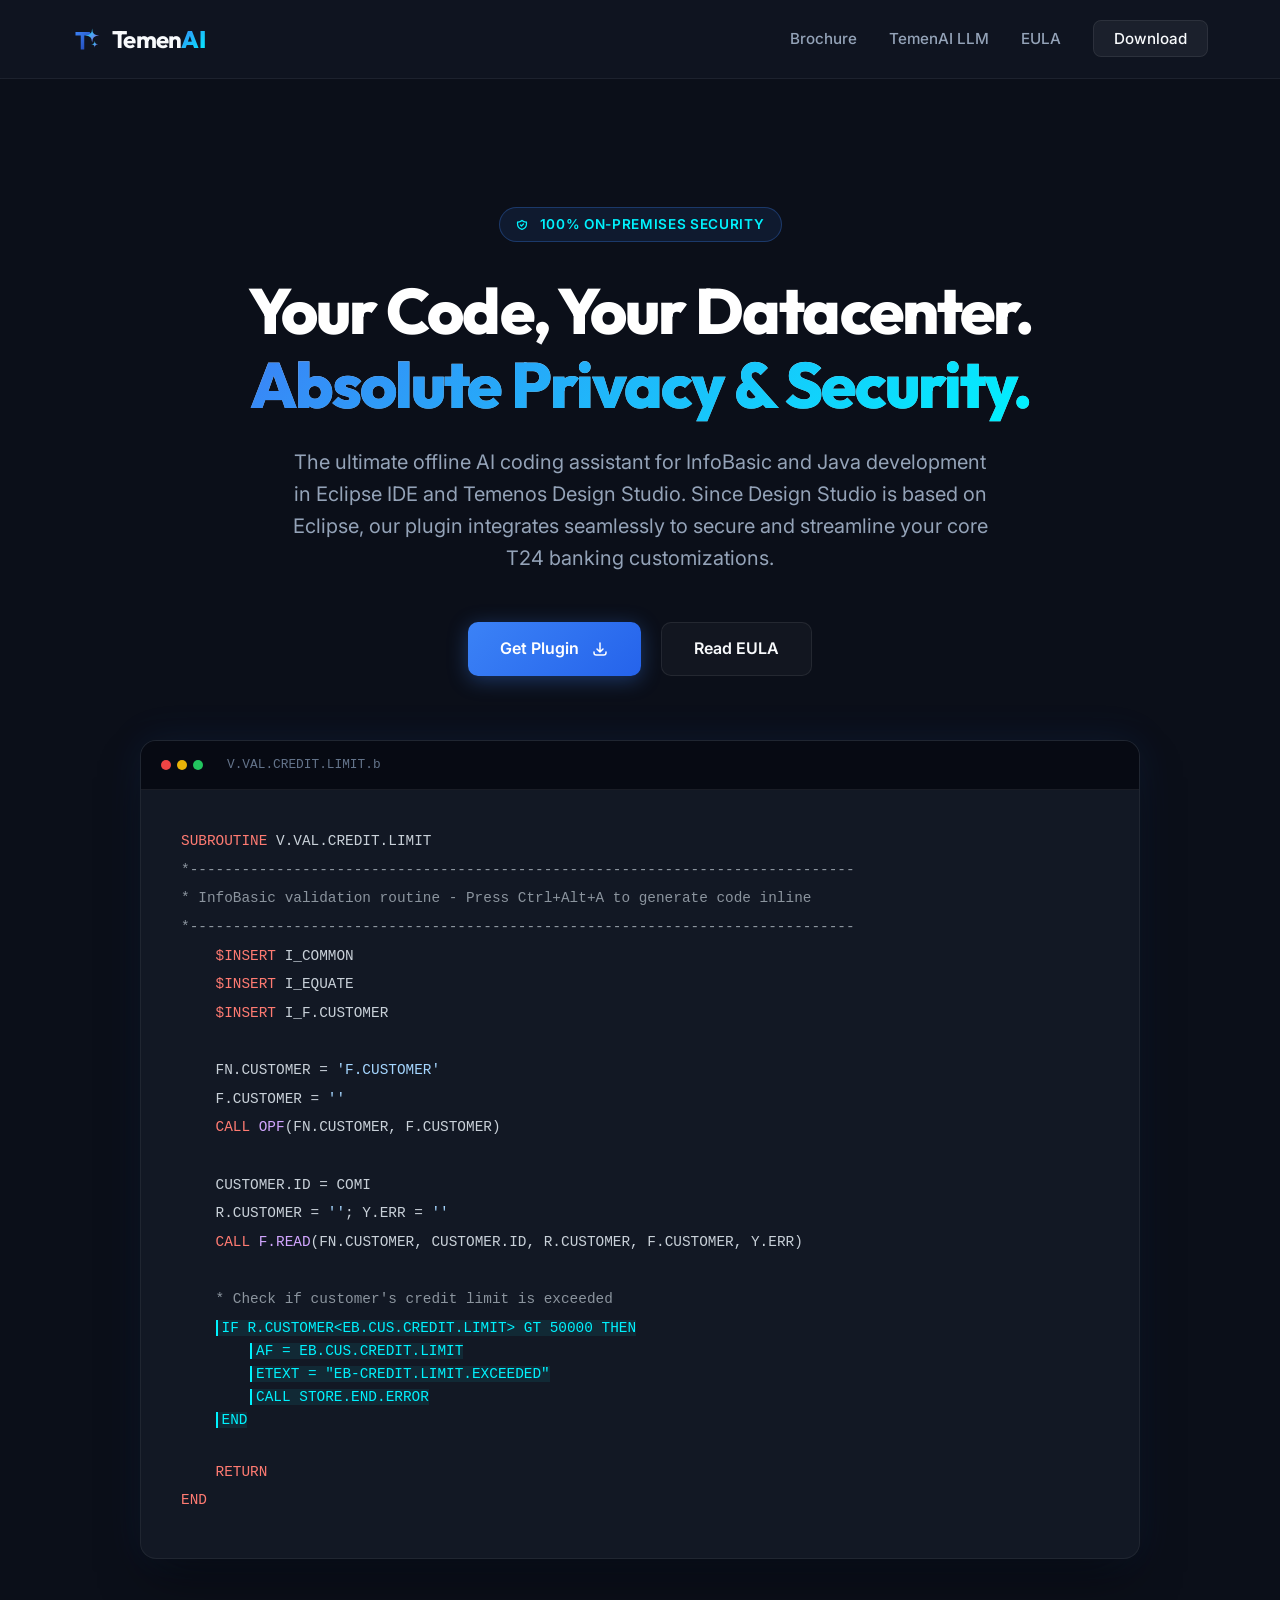
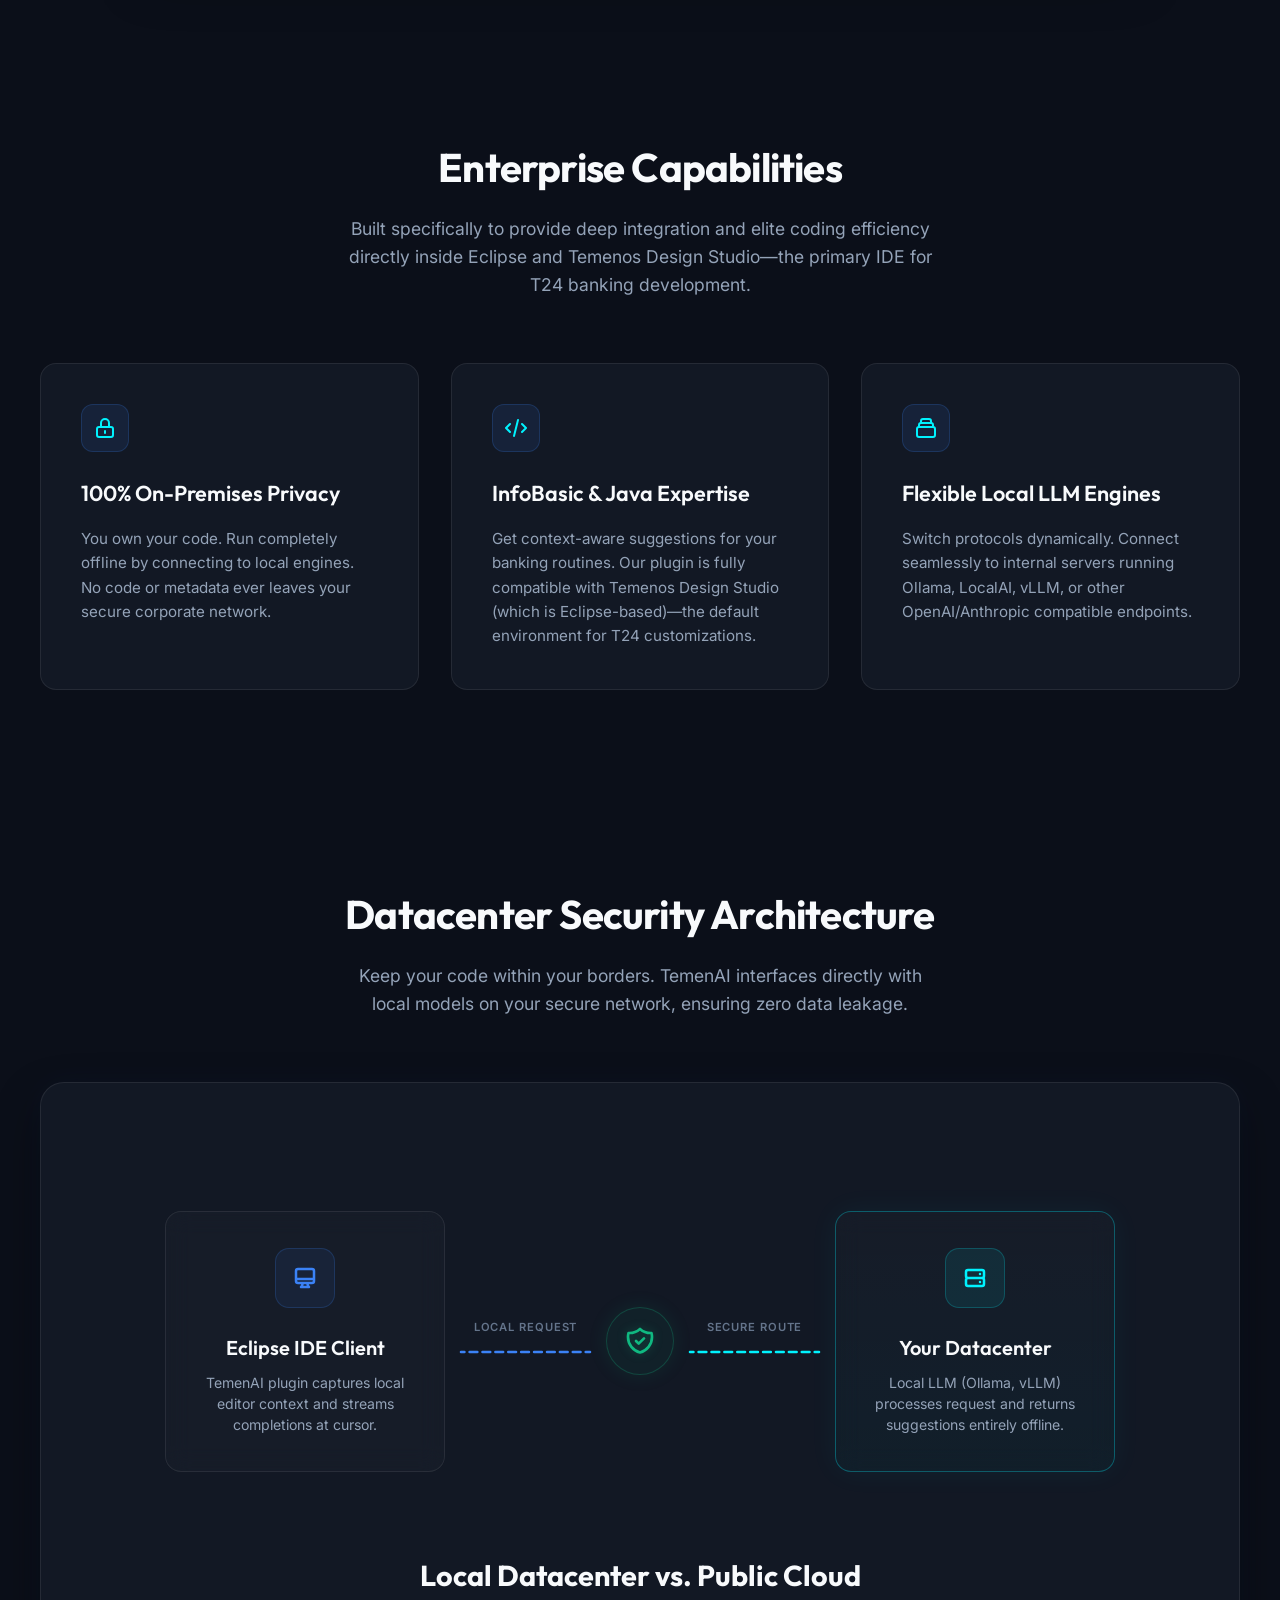
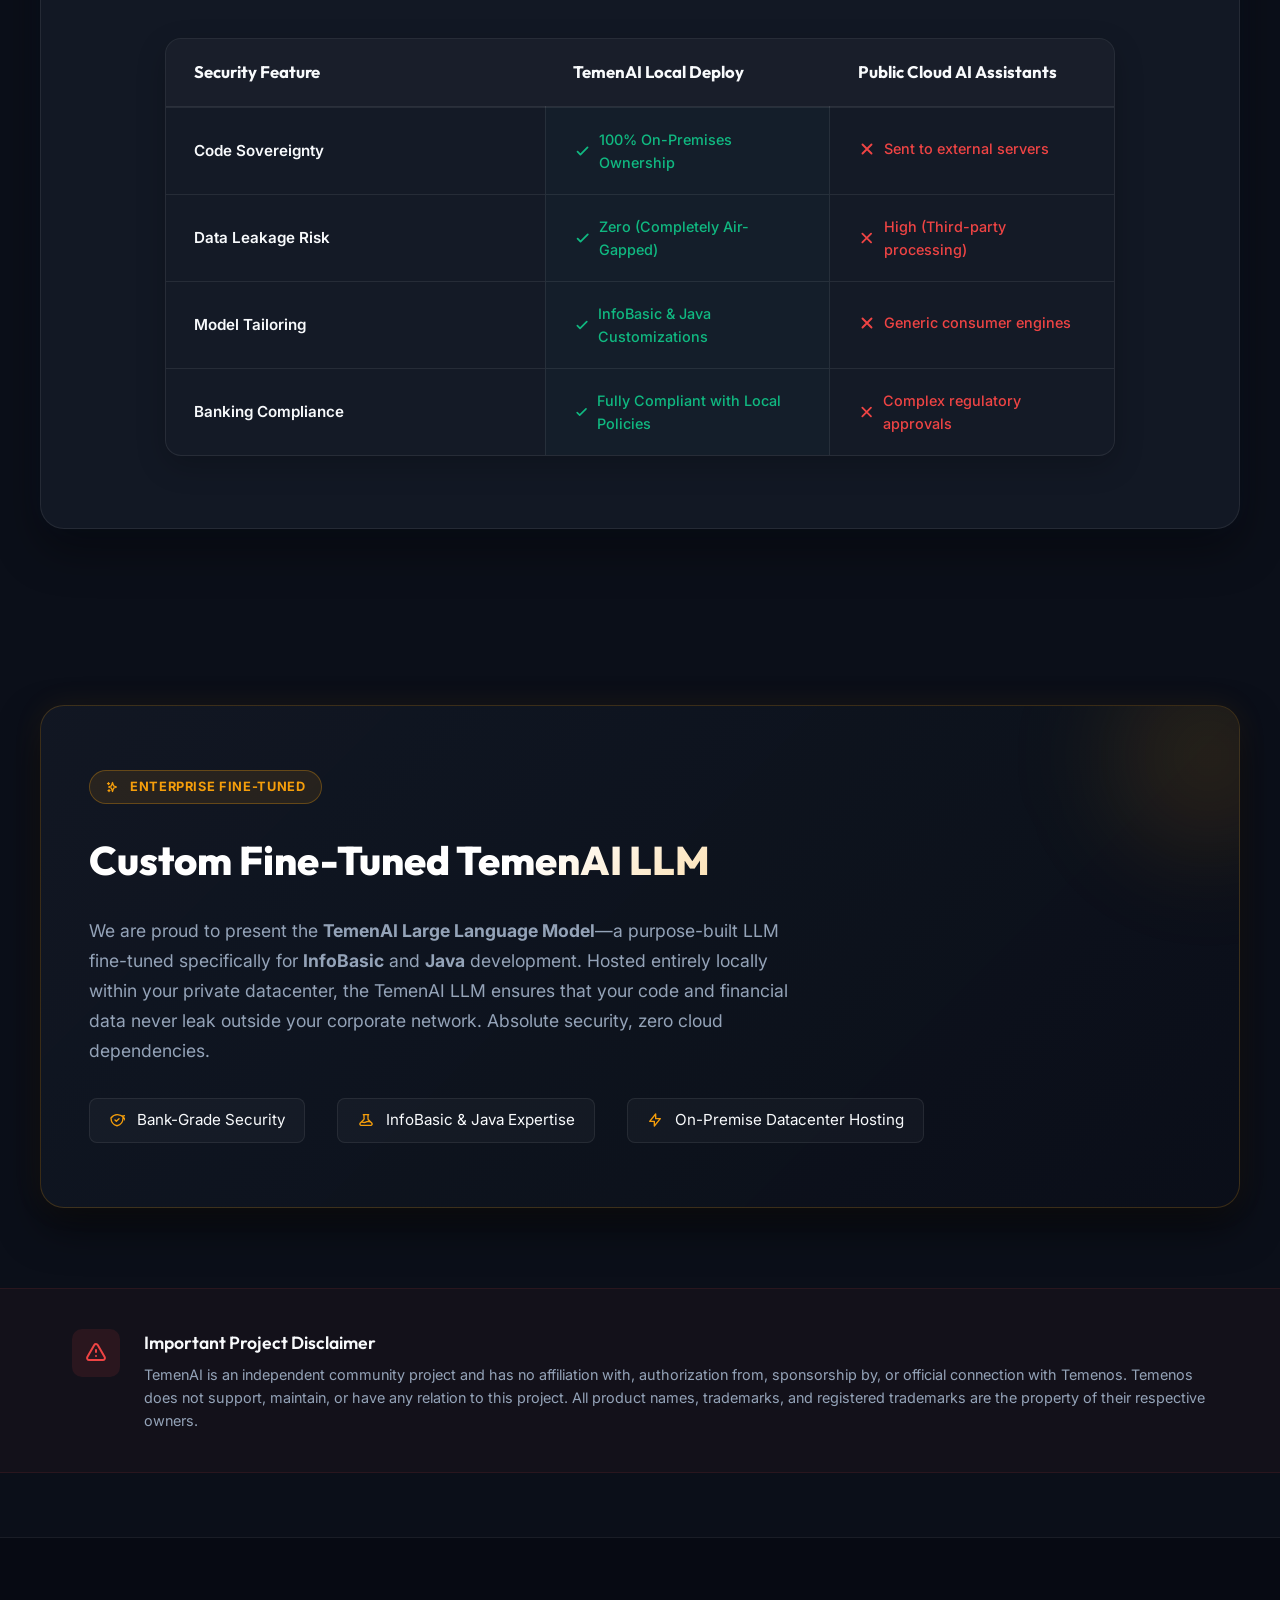
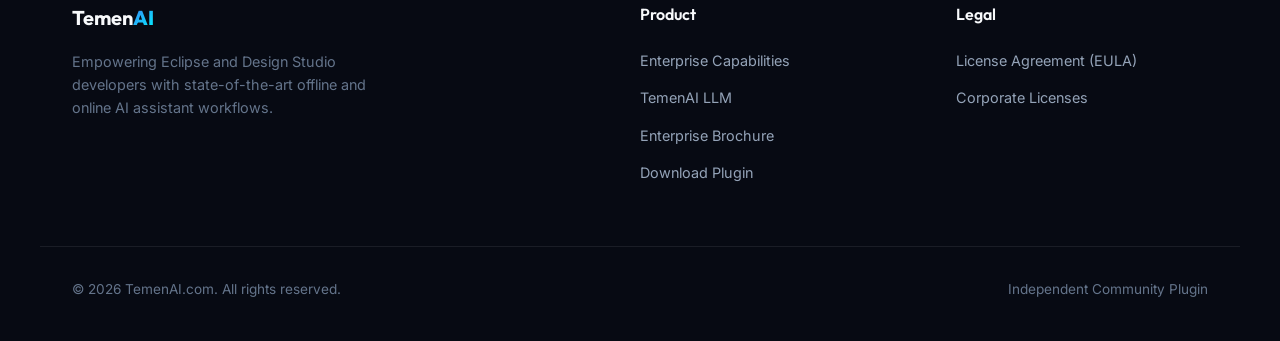
==== commit c2e7f084: "Add files via upload" ====
--- a/index.html
+++ b/index.html
@@ -47,8 +47,7 @@
       </button>
 
       <ul class="nav-links" id="nav-links">
-        <li><a href="#features">Enterprise Capabilities</a></li>
-        <li><a href="#security">Security</a></li>
+        <li><a href="brochure.html">Brochure</a></li>
         <li><a href="#llm-announcement">TemenAI LLM</a></li>
         <li><a href="eula.html">EULA</a></li>
         <li><a href="download.html" class="nav-btn">Download</a></li>
@@ -392,6 +391,7 @@
         <ul>
           <li><a href="#features">Enterprise Capabilities</a></li>
           <li><a href="#llm-announcement">TemenAI LLM</a></li>
+          <li><a href="brochure.html">Enterprise Brochure</a></li>
           <li><a href="download.html">Download Plugin</a></li>
         </ul>
       </div>
--- a/styles.css
+++ b/styles.css
@@ -1,1438 +1,1950 @@
-@import url('https://fonts.googleapis.com/css2?family=Inter:wght@300;400;500;600;700&family=Outfit:wght@400;500;600;700;800&display=swap');
-
-/* --- CSS Variables & Design Tokens --- */
-:root {
-  --font-headings: 'Outfit', -apple-system, BlinkMacSystemFont, "Segoe UI", Roboto, sans-serif;
-  --font-body: 'Inter', -apple-system, BlinkMacSystemFont, "Segoe UI", Roboto, sans-serif;
-
-  /* Colors */
-  --bg-darkest: #070a13;
-  --bg-base: #0b0f19;
-  --bg-surface: #121824;
-  --bg-surface-light: #1c2536;
-
-  --primary: #3b82f6;
-  --primary-rgb: 59, 130, 246;
-  --primary-hover: #2563eb;
-
-  --accent: #00f2fe;
-  --accent-rgb: 0, 242, 254;
-  --accent-purple: #9d4edd;
-  --accent-gold: #f59e0b;
-  --accent-gold-rgb: 245, 158, 11;
-
-  --text-primary: #f8fafc;
-  --text-secondary: #94a3b8;
-  --text-muted: #64748b;
-
-  --border-color: rgba(255, 255, 255, 0.08);
-  --border-color-hover: rgba(255, 255, 255, 0.16);
-  --glass-bg: rgba(18, 24, 36, 0.7);
-  --glass-border: rgba(255, 255, 255, 0.06);
-
-  /* Transitions */
-  --transition-fast: 0.2s cubic-bezier(0.4, 0, 0.2, 1);
-  --transition-normal: 0.3s cubic-bezier(0.4, 0, 0.2, 1);
-  --transition-slow: 0.5s cubic-bezier(0.4, 0, 0.2, 1);
-}
-
-/* --- Base Reset & Setup --- */
-* {
-  box-sizing: border-box;
-  margin: 0;
-  padding: 0;
-}
-
-html {
-  scroll-behavior: smooth;
-  background-color: var(--bg-darkest);
-}
-
-body {
-  font-family: var(--font-body);
-  background-color: var(--bg-base);
-  color: var(--text-primary);
-  line-height: 1.6;
-  -webkit-font-smoothing: antialiased;
-  overflow-x: hidden;
-}
-
-a {
-  color: inherit;
-  text-decoration: none;
-  transition: color var(--transition-fast);
-}
-
-/* --- Selection Color --- */
-::selection {
-  background-color: rgba(59, 130, 246, 0.3);
-  color: var(--accent);
-}
-
-/* --- Custom Scrollbar --- */
-::-webkit-scrollbar {
-  width: 8px;
-}
-
-::-webkit-scrollbar-track {
-  background: var(--bg-darkest);
-}
-
-::-webkit-scrollbar-thumb {
-  background: var(--bg-surface-light);
-  border-radius: 4px;
-}
-
-::-webkit-scrollbar-thumb:hover {
-  background: var(--primary);
-}
-
-/* --- Background Grid & Lighting Effects --- */
-.bg-ambient-glow {
-  position: fixed;
-  top: 0;
-  left: 0;
-  right: 0;
-  bottom: 0;
-  z-index: -2;
-  overflow: hidden;
-  pointer-events: none;
-}
-
-.bg-ambient-glow::before {
-  content: '';
-  position: absolute;
-  top: -10%;
-  left: -10%;
-  width: 120%;
-  height: 60%;
-  background: radial-gradient(circle at 50% 0%, rgba(59, 130, 246, 0.12), rgba(0, 242, 254, 0.05), transparent 70%);
-  filter: blur(80px);
-}
-
-.bg-ambient-glow::after {
-  content: '';
-  position: absolute;
-  bottom: -10%;
-  right: -10%;
-  width: 80%;
-  height: 60%;
-  background: radial-gradient(circle at 100% 100%, rgba(157, 78, 221, 0.08), transparent 60%);
-  filter: blur(80px);
-}
-
-/* --- Header / Navigation --- */
-header {
-  position: sticky;
-  top: 0;
-  width: 100%;
-  background: var(--glass-bg);
-  backdrop-filter: blur(12px);
-  -webkit-backdrop-filter: blur(12px);
-  border-bottom: 1px solid var(--glass-border);
-  z-index: 100;
-  transition: padding var(--transition-normal);
-}
-
-.navbar {
-  max-width: 1200px;
-  margin: 0 auto;
-  padding: 1.25rem 2rem;
-  display: flex;
-  justify-content: space-between;
-  align-items: center;
-}
-
-.logo {
-  display: flex;
-  align-items: center;
-  gap: 0.75rem;
-  text-decoration: none;
-}
-
-.logo-brand {
-  font-family: var(--font-headings);
-  font-weight: 700;
-  font-size: 1.5rem;
-  color: var(--text-primary);
-  letter-spacing: -0.03em;
-  transition: color var(--transition-fast);
-}
-
-.logo-ai {
-  background: linear-gradient(135deg, var(--primary) 0%, var(--accent) 100%);
-  -webkit-background-clip: text;
-  -webkit-text-fill-color: transparent;
-  font-weight: 800;
-}
-
-.logo svg {
-  width: 28px;
-  height: 28px;
-  flex-shrink: 0;
-  transition: transform var(--transition-normal);
-}
-
-.logo:hover svg {
-  transform: translateY(-1px);
-}
-
-.logo .ai-sparkle {
-  transform-origin: 23px 12px;
-  transition: transform var(--transition-slow) cubic-bezier(0.34, 1.56, 0.64, 1), filter var(--transition-slow);
-}
-
-.logo .ai-sparkle-small {
-  transform-origin: 26px 22px;
-  transition: transform var(--transition-slow) cubic-bezier(0.34, 1.56, 0.64, 1), filter var(--transition-slow);
-}
-
-.logo:hover .ai-sparkle {
-  transform: scale(1.15) rotate(15deg);
-  filter: drop-shadow(0 0 5px rgba(0, 242, 254, 0.6));
-}
-
-.logo:hover .ai-sparkle-small {
-  transform: scale(1.2) rotate(-10deg);
-  filter: drop-shadow(0 0 4px rgba(0, 242, 254, 0.5));
-}
-
-.nav-links {
-  display: flex;
-  gap: 2rem;
-  align-items: center;
-  list-style: none;
-}
-
-.nav-links a {
-  font-size: 0.95rem;
-  font-weight: 500;
-  color: var(--text-secondary);
-}
-
-.nav-links a:hover,
-.nav-links a.active {
-  color: var(--text-primary);
-  text-shadow: 0 0 10px rgba(0, 242, 254, 0.2);
-}
-
-.nav-btn {
-  background: rgba(255, 255, 255, 0.05);
-  border: 1px solid var(--border-color);
-  padding: 0.5rem 1.25rem;
-  border-radius: 8px;
-  font-weight: 600;
-  color: var(--text-primary) !important;
-  transition: all var(--transition-fast);
-}
-
-.nav-btn:hover {
-  background: rgba(255, 255, 255, 0.1);
-  border-color: var(--accent);
-  box-shadow: 0 0 15px rgba(0, 242, 254, 0.15);
-}
-
-/* Mobile Menu Toggle button */
-.menu-toggle {
-  display: none;
-  background: none;
-  border: none;
-  cursor: pointer;
-  padding: 0.5rem;
-}
-
-.menu-toggle span {
-  display: block;
-  width: 25px;
-  height: 2px;
-  background-color: var(--text-primary);
-  margin: 5px 0;
-  transition: 0.3s;
-}
-
-/* --- Container Utility --- */
-.container {
-  max-width: 1200px;
-  margin: 0 auto;
-  padding: 0 2rem;
-}
-
-/* --- Hero Section --- */
-.hero {
-  padding: 8rem 0 5rem 0;
-  text-align: center;
-  position: relative;
-}
-
-.badge {
-  display: inline-flex;
-  align-items: center;
-  gap: 0.5rem;
-  background: rgba(59, 130, 246, 0.1);
-  border: 1px solid rgba(59, 130, 246, 0.3);
-  color: var(--accent);
-  padding: 0.35rem 1rem;
-  border-radius: 100px;
-  font-size: 0.85rem;
-  font-weight: 600;
-  margin-bottom: 2rem;
-  letter-spacing: 0.05em;
-  text-transform: uppercase;
-}
-
-.hero h1 {
-  font-family: var(--font-headings);
-  font-size: 4rem;
-  font-weight: 800;
-  line-height: 1.15;
-  letter-spacing: -0.03em;
-  margin-bottom: 1.5rem;
-  background: linear-gradient(180deg, #ffffff 40%, var(--text-secondary) 100%);
-  -webkit-background-clip: text;
-  -webkit-text-fill-color: transparent;
-}
-
-.hero h1 span {
-  background: linear-gradient(135deg, var(--primary) 0%, var(--accent) 100%);
-  -webkit-background-clip: text;
-  -webkit-text-fill-color: transparent;
-}
-
-.hero-subtitle {
-  font-size: 1.25rem;
-  color: var(--text-secondary);
-  max-width: 700px;
-  margin: 0 auto 3rem auto;
-}
-
-.hero-actions {
-  display: flex;
-  gap: 1.25rem;
-  justify-content: center;
-  margin-bottom: 4rem;
-}
-
-/* --- Buttons --- */
-.btn {
-  display: inline-flex;
-  align-items: center;
-  justify-content: center;
-  gap: 0.75rem;
-  padding: 0.85rem 2rem;
-  border-radius: 10px;
-  font-weight: 600;
-  font-size: 1rem;
-  cursor: pointer;
-  transition: all var(--transition-normal);
-  font-family: var(--font-body);
-}
-
-.btn-primary {
-  background: linear-gradient(135deg, var(--primary) 0%, var(--primary-hover) 100%);
-  color: white;
-  border: none;
-  box-shadow: 0 4px 20px rgba(59, 130, 246, 0.35);
-  position: relative;
-  overflow: hidden;
-}
-
-.btn-primary::after {
-  content: '';
-  position: absolute;
-  top: 0;
-  left: -100%;
-  width: 100%;
-  height: 100%;
-  background: linear-gradient(90deg, transparent, rgba(255, 255, 255, 0.2), transparent);
-  transition: 0.5s;
-}
-
-.btn-primary:hover::after {
-  left: 100%;
-}
-
-.btn-primary:hover {
-  transform: translateY(-2px);
-  box-shadow: 0 6px 25px rgba(59, 130, 246, 0.5), 0 0 15px rgba(0, 242, 254, 0.2);
-}
-
-.btn-secondary {
-  background: rgba(255, 255, 255, 0.03);
-  border: 1px solid var(--border-color);
-  color: var(--text-primary);
-}
-
-.btn-secondary:hover {
-  background: rgba(255, 255, 255, 0.08);
-  border-color: var(--border-color-hover);
-  transform: translateY(-2px);
-}
-
-/* --- Hero Mockup / Showroom --- */
-.showroom {
-  position: relative;
-  max-width: 1000px;
-  margin: 0 auto;
-}
-
-.showroom::before {
-  content: '';
-  position: absolute;
-  top: -10%;
-  left: 10%;
-  right: 10%;
-  height: 120%;
-  background: radial-gradient(circle, rgba(59, 130, 246, 0.15), transparent 70%);
-  z-index: -1;
-}
-
-.mockup-window {
-  background: var(--bg-surface);
-  border: 1px solid var(--glass-border);
-  border-radius: 16px;
-  box-shadow: 0 25px 50px -12px rgba(0, 0, 0, 0.5), 0 0 40px rgba(59, 130, 246, 0.1);
-  overflow: hidden;
-  backdrop-filter: blur(10px);
-}
-
-.mockup-header {
-  background: var(--bg-darkest);
-  padding: 0.85rem 1.25rem;
-  display: flex;
-  align-items: center;
-  border-bottom: 1px solid var(--border-color);
-}
-
-.mockup-dots {
-  display: flex;
-  gap: 6px;
-}
-
-.mockup-dots span {
-  width: 10px;
-  height: 10px;
-  border-radius: 50%;
-  display: inline-block;
-}
-
-.dot-red {
-  background: #ef4444;
-}
-
-.dot-yellow {
-  background: #eab308;
-}
-
-.dot-green {
-  background: #22c55e;
-}
-
-.mockup-title {
-  margin-left: 1.5rem;
-  font-family: monospace;
-  font-size: 0.8rem;
-  color: var(--text-muted);
-}
-
-.mockup-content {
-  padding: 2.5rem;
-  text-align: left;
-}
-
-/* Editor Mockup Details */
-.code-mockup {
-  font-family: 'Consolas', 'Fira Code', Courier, monospace;
-  font-size: 0.9rem;
-  color: #c9d1d9;
-}
-
-.code-line {
-  margin-bottom: 0.35rem;
-}
-
-.c-kw {
-  color: #ff7b72;
-}
-
-/* keyword */
-.c-fn {
-  color: #d2a6ff;
-}
-
-/* function */
-.c-st {
-  color: #a5d6ff;
-}
-
-/* string */
-.c-cm {
-  color: #8b949e;
-}
-
-/* comment */
-.c-ai {
-  color: var(--accent);
-  background: rgba(0, 242, 254, 0.08);
-  border-left: 2px solid var(--accent);
-  padding-left: 4px;
-  animation: typing 1.5s steps(30, end) infinite alternate;
-}
-
-/* --- Features Section --- */
-.features {
-  padding: 6rem 0;
-  position: relative;
-}
-
-.section-header {
-  text-align: center;
-  margin-bottom: 4rem;
-}
-
-.section-header h2 {
-  font-family: var(--font-headings);
-  font-size: 2.5rem;
-  font-weight: 700;
-  letter-spacing: -0.02em;
-  margin-bottom: 1rem;
-}
-
-.section-header p {
-  color: var(--text-secondary);
-  font-size: 1.1rem;
-  max-width: 600px;
-  margin: 0 auto;
-}
-
-.feature-grid {
-  display: grid;
-  grid-template-columns: repeat(auto-fit, minmax(320px, 1fr));
-  gap: 2rem;
-}
-
-.feature-card {
-  background: var(--bg-surface);
-  border: 1px solid var(--border-color);
-  border-radius: 16px;
-  padding: 2.5rem;
-  transition: all var(--transition-normal);
-  position: relative;
-  overflow: hidden;
-}
-
-.feature-card::before {
-  content: '';
-  position: absolute;
-  top: 0;
-  left: 0;
-  width: 100%;
-  height: 100%;
-  background: linear-gradient(135deg, rgba(59, 130, 246, 0.05) 0%, transparent 100%);
-  opacity: 0;
-  transition: opacity var(--transition-normal);
-}
-
-.feature-card:hover::before {
-  opacity: 1;
-}
-
-.feature-card:hover {
-  transform: translateY(-5px);
-  border-color: rgba(0, 242, 254, 0.3);
-  box-shadow: 0 15px 30px rgba(0, 0, 0, 0.4), 0 0 15px rgba(0, 242, 254, 0.05);
-}
-
-.feature-icon {
-  width: 48px;
-  height: 48px;
-  border-radius: 12px;
-  background: rgba(59, 130, 246, 0.1);
-  border: 1px solid rgba(59, 130, 246, 0.2);
-  display: flex;
-  align-items: center;
-  justify-content: center;
-  color: var(--accent);
-  margin-bottom: 1.5rem;
-  font-size: 1.5rem;
-}
-
-.feature-card h3 {
-  font-family: var(--font-headings);
-  font-size: 1.35rem;
-  font-weight: 600;
-  margin-bottom: 1rem;
-  color: var(--text-primary);
-}
-
-.feature-card p {
-  color: var(--text-secondary);
-  font-size: 0.95rem;
-  line-height: 1.6;
-}
-
-/* --- Announcement / LLM Showcase --- */
-.announcement-section {
-  padding: 5rem 0;
-  position: relative;
-}
-
-.announcement-box {
-  background: linear-gradient(135deg, rgba(18, 24, 36, 0.9) 0%, rgba(11, 15, 25, 0.95) 100%);
-  border: 1px solid rgba(245, 158, 11, 0.2);
-  border-radius: 24px;
-  padding: 4rem 3rem;
-  position: relative;
-  overflow: hidden;
-  box-shadow: 0 20px 40px rgba(0, 0, 0, 0.5), 0 0 30px rgba(245, 158, 11, 0.08);
-}
-
-.announcement-box::after {
-  content: '';
-  position: absolute;
-  top: -20%;
-  right: -10%;
-  width: 300px;
-  height: 300px;
-  background: radial-gradient(circle, rgba(245, 158, 11, 0.15) 0%, transparent 70%);
-  filter: blur(40px);
-  z-index: 0;
-  pointer-events: none;
-}
-
-.announcement-badge {
-  display: inline-flex;
-  align-items: center;
-  gap: 0.5rem;
-  background: rgba(245, 158, 11, 0.1);
-  border: 1px solid rgba(245, 158, 11, 0.3);
-  color: var(--accent-gold);
-  padding: 0.35rem 1rem;
-  border-radius: 100px;
-  font-size: 0.8rem;
-  font-weight: 700;
-  margin-bottom: 1.5rem;
-  text-transform: uppercase;
-  letter-spacing: 0.05em;
-  position: relative;
-  z-index: 1;
-}
-
-.announcement-box h2 {
-  font-family: var(--font-headings);
-  font-size: 2.5rem;
-  font-weight: 800;
-  margin-bottom: 1.5rem;
-  position: relative;
-  z-index: 1;
-  background: linear-gradient(135deg, #ffffff 40%, var(--accent-gold) 100%);
-  -webkit-background-clip: text;
-  -webkit-text-fill-color: transparent;
-}
-
-.announcement-box p {
-  color: var(--text-secondary);
-  font-size: 1.1rem;
-  max-width: 700px;
-  margin-bottom: 2rem;
-  position: relative;
-  z-index: 1;
-  line-height: 1.7;
-}
-
-.announcement-features {
-  display: flex;
-  gap: 2rem;
-  margin-top: 2rem;
-  flex-wrap: wrap;
-  position: relative;
-  z-index: 1;
-}
-
-.announcement-feat-item {
-  display: flex;
-  align-items: center;
-  gap: 0.75rem;
-  font-size: 0.95rem;
-  color: var(--text-primary);
-  background: rgba(255, 255, 255, 0.03);
-  padding: 0.6rem 1.2rem;
-  border-radius: 8px;
-  border: 1px solid var(--border-color);
-}
-
-.announcement-feat-item svg {
-  color: var(--accent-gold);
-  flex-shrink: 0;
-}
-
-/* --- Info Section / Legal Disclaimer --- */
-.disclaimer-section {
-  background: rgba(239, 68, 68, 0.03);
-  border-top: 1px solid rgba(239, 68, 68, 0.1);
-  border-bottom: 1px solid rgba(239, 68, 68, 0.1);
-  padding: 2.5rem 0;
-}
-
-.disclaimer-wrapper {
-  display: flex;
-  align-items: flex-start;
-  gap: 1.5rem;
-}
-
-.disclaimer-icon {
-  background: rgba(239, 68, 68, 0.1);
-  color: #ef4444;
-  width: 48px;
-  height: 48px;
-  border-radius: 10px;
-  display: flex;
-  align-items: center;
-  justify-content: center;
-  font-size: 1.5rem;
-  flex-shrink: 0;
-}
-
-.disclaimer-content h4 {
-  font-family: var(--font-headings);
-  font-weight: 600;
-  font-size: 1.1rem;
-  color: var(--text-primary);
-  margin-bottom: 0.35rem;
-}
-
-.disclaimer-content p {
-  color: var(--text-secondary);
-  font-size: 0.9rem;
-  line-height: 1.6;
-}
-
-/* --- Footer --- */
-footer {
-  background: var(--bg-darkest);
-  border-top: 1px solid var(--border-color);
-  padding: 4rem 0 2.5rem 0;
-  margin-top: 4rem;
-}
-
-.footer-grid {
-  display: grid;
-  grid-template-columns: 2fr 1fr 1fr;
-  gap: 4rem;
-  margin-bottom: 3rem;
-}
-
-.footer-brand h3 {
-  font-family: var(--font-headings);
-  font-weight: 700;
-  font-size: 1.25rem;
-  margin-bottom: 1rem;
-}
-
-.footer-brand p {
-  color: var(--text-muted);
-  font-size: 0.9rem;
-  line-height: 1.6;
-  max-width: 320px;
-}
-
-.footer-links h4 {
-  font-family: var(--font-headings);
-  font-weight: 600;
-  font-size: 1rem;
-  margin-bottom: 1.25rem;
-  color: var(--text-primary);
-}
-
-.footer-links ul {
-  list-style: none;
-}
-
-.footer-links li {
-  margin-bottom: 0.75rem;
-}
-
-.footer-links a {
-  color: var(--text-secondary);
-  font-size: 0.9rem;
-}
-
-.footer-links a:hover {
-  color: var(--accent);
-}
-
-.footer-bottom {
-  border-top: 1px solid var(--border-color);
-  padding-top: 2rem;
-  display: flex;
-  justify-content: space-between;
-  align-items: center;
-  flex-wrap: wrap;
-  gap: 1.5rem;
-}
-
-.footer-bottom p {
-  font-size: 0.85rem;
-  color: var(--text-muted);
-}
-
-.footer-legal-links {
-  display: flex;
-  gap: 1.5rem;
-  font-size: 0.85rem;
-  color: var(--text-muted);
-}
-
-.footer-legal-links a:hover {
-  color: var(--text-primary);
-}
-
-/* --- EULA & Legal Document Styling --- */
-.legal-page {
-  padding: 6rem 0;
-}
-
-.legal-card {
-  background: var(--bg-surface);
-  border: 1px solid var(--border-color);
-  border-radius: 20px;
-  padding: 3.5rem;
-  box-shadow: 0 20px 40px rgba(0, 0, 0, 0.4);
-}
-
-.legal-header {
-  border-bottom: 1px solid var(--border-color);
-  padding-bottom: 2rem;
-  margin-bottom: 2.5rem;
-}
-
-.legal-header h1 {
-  font-family: var(--font-headings);
-  font-size: 2.75rem;
-  font-weight: 800;
-  margin-bottom: 0.75rem;
-}
-
-.legal-header p {
-  color: var(--text-muted);
-  font-size: 0.95rem;
-}
-
-.legal-body {
-  font-size: 1rem;
-  color: var(--text-secondary);
-  line-height: 1.75;
-}
-
-.legal-body h2 {
-  font-family: var(--font-headings);
-  color: var(--text-primary);
-  font-size: 1.5rem;
-  font-weight: 700;
-  margin-top: 2.5rem;
-  margin-bottom: 1rem;
-  border-left: 3px solid var(--primary);
-  padding-left: 0.75rem;
-}
-
-.legal-body p {
-  margin-bottom: 1.25rem;
-}
-
-.legal-body ul,
-.legal-body ol {
-  margin-left: 1.5rem;
-  margin-bottom: 1.25rem;
-}
-
-.legal-body li {
-  margin-bottom: 0.5rem;
-}
-
-.legal-body blockquote {
-  background: rgba(59, 130, 246, 0.03);
-  border-left: 4px solid var(--primary);
-  padding: 1rem 1.5rem;
-  margin: 1.5rem 0;
-  border-radius: 0 8px 8px 0;
-  color: var(--text-primary);
-}
-
-.legal-body blockquote.danger-alert {
-  background: rgba(239, 68, 68, 0.03);
-  border-left-color: #ef4444;
-}
-
-/* --- Download Page Specific Styles --- */
-.download-hero {
-  padding: 6rem 0 3rem 0;
-  text-align: center;
-}
-
-.download-hero h1 {
-  font-family: var(--font-headings);
-  font-size: 3rem;
-  font-weight: 800;
-  margin-bottom: 1rem;
-}
-
-.download-hero p {
-  color: var(--text-secondary);
-  max-width: 600px;
-  margin: 0 auto;
-}
-
-.download-panel {
-  display: grid;
-  grid-template-columns: 1fr 1.5fr;
-  gap: 3rem;
-  margin-top: 4rem;
-  margin-bottom: 6rem;
-  align-items: start;
-}
-
-.download-card {
-  background: linear-gradient(135deg, var(--bg-surface) 0%, rgba(18, 24, 36, 0.5) 100%);
-  border: 1px solid var(--border-color);
-  border-radius: 20px;
-  padding: 3rem;
-  text-align: center;
-  box-shadow: 0 15px 30px rgba(0, 0, 0, 0.3);
-}
-
-.download-icon-big {
-  font-size: 3.5rem;
-  color: var(--accent);
-  margin-bottom: 1.5rem;
-  filter: drop-shadow(0 0 10px rgba(0, 242, 254, 0.2));
-}
-
-.download-card h3 {
-  font-family: var(--font-headings);
-  font-size: 1.5rem;
-  margin-bottom: 0.5rem;
-}
-
-.download-meta {
-  color: var(--text-muted);
-  font-size: 0.85rem;
-  margin-bottom: 2rem;
-}
-
-.download-card .btn {
-  width: 100%;
-}
-
-.download-card .license-notice {
-  font-size: 0.8rem;
-  color: var(--text-muted);
-  margin-top: 1.5rem;
-  line-height: 1.4;
-}
-
-.download-card .license-notice a {
-  color: var(--text-secondary);
-  text-decoration: underline;
-}
-
-.requirements-box {
-  margin-top: 2.25rem;
-  padding-top: 1.75rem;
-  border-top: 1px solid var(--border-color);
-  text-align: left;
-}
-
-.requirements-box h4 {
-  font-family: var(--font-headings);
-  font-size: 0.95rem;
-  margin-bottom: 0.75rem;
-  color: var(--text-primary);
-  display: flex;
-  align-items: center;
-  gap: 0.5rem;
-}
-
-.requirements-box h4 svg {
-  color: var(--accent);
-  flex-shrink: 0;
-}
-
-.requirements-list {
-  list-style: none;
-  font-size: 0.85rem;
-  color: var(--text-secondary);
-  line-height: 1.5;
-  padding: 0;
-  margin: 0;
-}
-
-.requirements-list li {
-  margin-bottom: 0.5rem;
-  display: flex;
-  align-items: flex-start;
-  gap: 0.5rem;
-}
-
-.requirements-list li:last-child {
-  margin-bottom: 0;
-}
-
-.requirements-list li::before {
-  content: "•";
-  color: var(--accent);
-  font-weight: bold;
-}
-
-.instructions-card {
-  background: var(--bg-surface);
-  border: 1px solid var(--border-color);
-  border-radius: 20px;
-  padding: 3rem;
-}
-
-.instructions-card h2 {
-  font-family: var(--font-headings);
-  font-size: 1.75rem;
-  margin-bottom: 2rem;
-}
-
-/* Timeline Layout for installation steps */
-.timeline {
-  position: relative;
-  padding-left: 2.5rem;
-}
-
-.timeline::before {
-  content: '';
-  position: absolute;
-  left: 11px;
-  top: 8px;
-  bottom: 8px;
-  width: 2px;
-  background: var(--border-color);
-}
-
-.timeline-step {
-  position: relative;
-  margin-bottom: 2.5rem;
-}
-
-.timeline-step:last-child {
-  margin-bottom: 0;
-}
-
-.step-number {
-  position: absolute;
-  left: -2.5rem;
-  width: 24px;
-  height: 24px;
-  background: var(--bg-base);
-  border: 2px solid var(--primary);
-  color: var(--text-primary);
-  font-size: 0.8rem;
-  font-weight: 700;
-  border-radius: 50%;
-  display: flex;
-  align-items: center;
-  justify-content: center;
-  transition: all var(--transition-fast);
-}
-
-.timeline-step:hover .step-number {
-  border-color: var(--accent);
-  box-shadow: 0 0 10px rgba(0, 242, 254, 0.4);
-}
-
-.step-title {
-  font-family: var(--font-headings);
-  font-weight: 600;
-  font-size: 1.1rem;
-  color: var(--text-primary);
-  margin-bottom: 0.5rem;
-}
-
-.step-desc {
-  color: var(--text-secondary);
-  font-size: 0.95rem;
-}
-
-.code-inline {
-  background: var(--bg-darkest);
-  border: 1px solid var(--border-color);
-  padding: 0.2rem 0.5rem;
-  border-radius: 4px;
-  font-family: monospace;
-  font-size: 0.85rem;
-  color: var(--accent);
-}
-
-/* --- Animations --- */
-@keyframes typing {
-  from {
-    border-color: transparent
-  }
-
-  to {
-    border-color: var(--accent)
-  }
-}
-
-/* --- Datacenter Security Architecture Section --- */
-.security-section {
-  padding: 6rem 0;
-  position: relative;
-}
-
-.arch-container {
-  background: var(--bg-surface);
-  border: 1px solid var(--border-color);
-  border-radius: 24px;
-  padding: 4.5rem 3rem;
-  margin-top: 3rem;
-  box-shadow: 0 20px 45px rgba(0, 0, 0, 0.4), 0 0 30px rgba(59, 130, 246, 0.05);
-  position: relative;
-  overflow: hidden;
-}
-
-.arch-flow {
-  display: flex;
-  justify-content: space-between;
-  align-items: center;
-  max-width: 950px;
-  margin: 3.5rem auto;
-  position: relative;
-  gap: 1rem;
-}
-
-.arch-node {
-  background: rgba(255, 255, 255, 0.02);
-  border: 1px solid var(--border-color);
-  border-radius: 16px;
-  padding: 2.25rem 1.75rem;
-  width: 280px;
-  text-align: center;
-  position: relative;
-  transition: all var(--transition-normal);
-  backdrop-filter: blur(12px);
-  -webkit-backdrop-filter: blur(12px);
-}
-
-.arch-node:hover {
-  transform: translateY(-5px);
-  border-color: var(--accent);
-  box-shadow: 0 12px 30px rgba(0, 242, 254, 0.15);
-}
-
-.arch-node.server-node {
-  border-color: rgba(0, 242, 254, 0.3);
-  background: linear-gradient(180deg, rgba(255, 255, 255, 0.02) 0%, rgba(0, 242, 254, 0.03) 100%);
-  box-shadow: 0 0 30px rgba(0, 242, 254, 0.05);
-}
-
-.arch-node.server-node:hover {
-  border-color: var(--accent);
-  box-shadow: 0 0 35px rgba(0, 242, 254, 0.25);
-}
-
-.arch-icon {
-  width: 60px;
-  height: 60px;
-  margin: 0 auto 1.5rem auto;
-  border-radius: 14px;
-  background: rgba(59, 130, 246, 0.08);
-  border: 1px solid rgba(59, 130, 246, 0.2);
-  display: flex;
-  align-items: center;
-  justify-content: center;
-  color: var(--primary);
-  font-size: 1.8rem;
-  transition: all var(--transition-normal);
-}
-
-.arch-node:hover .arch-icon {
-  background: rgba(0, 242, 254, 0.12);
-  border-color: var(--accent);
-  color: var(--accent);
-  transform: scale(1.05);
-  box-shadow: 0 0 15px rgba(0, 242, 254, 0.2);
-}
-
-.arch-node.server-node .arch-icon {
-  color: var(--accent);
-  background: rgba(0, 242, 254, 0.08);
-  border-color: rgba(0, 242, 254, 0.2);
-}
-
-.arch-node h4 {
-  font-family: var(--font-headings);
-  font-size: 1.25rem;
-  font-weight: 600;
-  margin-bottom: 0.5rem;
-  color: var(--text-primary);
-}
-
-.arch-node p {
-  color: var(--text-secondary);
-  font-size: 0.88rem;
-  line-height: 1.5;
-}
-
-.arch-arrow {
-  flex: 1;
-  display: flex;
-  flex-direction: column;
-  align-items: center;
-  justify-content: center;
-  min-width: 70px;
-  position: relative;
-}
-
-.flow-label {
-  font-size: 0.7rem;
-  color: var(--text-muted);
-  text-transform: uppercase;
-  letter-spacing: 0.08em;
-  margin-bottom: 0.25rem;
-  font-weight: 600;
-  white-space: nowrap;
-}
-
-.flow-line-svg {
-  width: 100%;
-  height: 24px;
-  overflow: visible;
-}
-
-.shield-node {
-  background: rgba(16, 185, 129, 0.06);
-  border: 1px solid rgba(16, 185, 129, 0.25);
-  border-radius: 50%;
-  width: 68px;
-  height: 68px;
-  display: flex;
-  align-items: center;
-  justify-content: center;
-  color: #10b981;
-  box-shadow: 0 0 20px rgba(16, 185, 129, 0.1);
-  transition: all var(--transition-normal);
-  z-index: 2;
-  flex-shrink: 0;
-}
-
-.shield-node:hover {
-  background: rgba(16, 185, 129, 0.12);
-  border-color: #10b981;
-  box-shadow: 0 0 25px rgba(16, 185, 129, 0.35);
-  transform: scale(1.08);
-}
-
-.shield-node svg {
-  filter: drop-shadow(0 0 5px rgba(16, 185, 129, 0.3));
-}
-
-/* Comparison Table Widget */
-.comparison-container {
-  margin-top: 5rem;
-}
-
-.comparison-container h3 {
-  font-family: var(--font-headings);
-  text-align: center;
-  font-size: 1.8rem;
-  margin-bottom: 2.5rem;
-  font-weight: 700;
-}
-
-.comp-table-wrapper {
-  background: rgba(255, 255, 255, 0.01);
-  border: 1px solid var(--border-color);
-  border-radius: 16px;
-  overflow: hidden;
-  max-width: 950px;
-  margin: 0 auto;
-  box-shadow: 0 10px 30px rgba(0, 0, 0, 0.2);
-}
-
-.comp-table {
-  width: 100%;
-  border-collapse: collapse;
-}
-
-.comp-tr {
-  border-bottom: 1px solid var(--border-color);
-  transition: background var(--transition-fast);
-}
-
-.comp-tr:hover:not(.header-tr) {
-  background: rgba(255, 255, 255, 0.015);
-}
-
-.comp-tr:last-child {
-  border-bottom: none;
-}
-
-.comp-tr.header-tr {
-  background: rgba(255, 255, 255, 0.02);
-  border-bottom: 2px solid var(--border-color);
-}
-
-.comp-th {
-  font-family: var(--font-headings);
-  font-weight: 700;
-  text-align: left;
-  padding: 1.25rem 1.75rem;
-  font-size: 1.05rem;
-  color: var(--text-primary);
-}
-
-.comp-td {
-  padding: 1.25rem 1.75rem;
-  font-size: 0.95rem;
-  color: var(--text-secondary);
-}
-
-.comp-feature {
-  font-weight: 600;
-  color: var(--text-primary);
-  width: 40%;
-}
-
-.comp-temen {
-  color: var(--text-primary);
-  background: rgba(0, 242, 254, 0.02);
-  width: 30%;
-  border-left: 1px solid var(--border-color);
-  border-right: 1px solid var(--border-color);
-}
-
-.comp-cloud {
-  color: var(--text-secondary);
-  width: 30%;
-}
-
-.status-badge {
-  display: inline-flex;
-  align-items: center;
-  gap: 0.5rem;
-  font-size: 0.9rem;
-  font-weight: 500;
-}
-
-.status-yes {
-  color: #10b981;
-}
-
-.status-no {
-  color: #ef4444;
-}
-
-/* --- Responsive Adjustments --- */
-@media (max-width: 968px) {
-  .arch-flow {
-    flex-direction: column;
-    align-items: center;
-    gap: 1.5rem;
-  }
-  
-  .arch-node {
-    width: 100%;
-    max-width: 350px;
-  }
-  
-  .arch-arrow {
-    transform: rotate(90deg);
-    margin: 1rem 0;
-    width: 60px;
-    height: 40px;
-    flex: none;
-  }
-  
-  .flow-label {
-    transform: rotate(-90deg);
-    margin-bottom: 0;
-    margin-top: -10px;
-  }
-  
-  .comp-table-wrapper {
-    overflow-x: auto;
-  }
-  
-  .comp-table {
-    min-width: 650px;
-  }
-
-  .hero h1 {
-    font-size: 3rem;
-  }
-
-  .footer-grid {
-    grid-template-columns: 1fr;
-    gap: 2.5rem;
-  }
-
-  .download-panel {
-    grid-template-columns: 1fr;
-    gap: 2rem;
-  }
-}
-
-@media (max-width: 768px) {
-  .menu-toggle {
-    display: block;
-  }
-
-  .nav-links {
-    display: none;
-    position: absolute;
-    top: 100%;
-    left: 0;
-    right: 0;
-    background: var(--bg-surface);
-    border-bottom: 1px solid var(--border-color);
-    flex-direction: column;
-    padding: 2rem;
-    gap: 1.5rem;
-    box-shadow: 0 10px 20px rgba(0, 0, 0, 0.3);
-  }
-
-  .nav-links.active {
-    display: flex;
-  }
-
-  .hero h1 {
-    font-size: 2.5rem;
-  }
-
-  .hero-actions {
-    flex-direction: column;
-    align-items: stretch;
-    padding: 0 2rem;
-  }
-
-  .btn {
-    width: 100%;
-  }
-
-  .mockup-content {
-    padding: 1.5rem;
-  }
-
-  .feature-grid {
-    grid-template-columns: 1fr;
-  }
-
-  .announcement-box {
-    padding: 2.5rem 1.5rem;
-  }
-
-  .announcement-box h2 {
-    font-size: 1.8rem;
-  }
-
-  .legal-card {
-    padding: 2rem 1.5rem;
-  }
-
-  .legal-header h1 {
-    font-size: 2rem;
-  }
-}+@import url('https://fonts.googleapis.com/css2?family=Inter:wght@300;400;500;600;700&family=Outfit:wght@400;500;600;700;800&display=swap');
+
+/* --- CSS Variables & Design Tokens --- */
+:root {
+  --font-headings: 'Outfit', -apple-system, BlinkMacSystemFont, "Segoe UI", Roboto, sans-serif;
+  --font-body: 'Inter', -apple-system, BlinkMacSystemFont, "Segoe UI", Roboto, sans-serif;
+
+  /* Colors */
+  --bg-darkest: #070a13;
+  --bg-base: #0b0f19;
+  --bg-surface: #121824;
+  --bg-surface-light: #1c2536;
+
+  --primary: #3b82f6;
+  --primary-rgb: 59, 130, 246;
+  --primary-hover: #2563eb;
+
+  --accent: #00f2fe;
+  --accent-rgb: 0, 242, 254;
+  --accent-purple: #9d4edd;
+  --accent-gold: #f59e0b;
+  --accent-gold-rgb: 245, 158, 11;
+
+  --text-primary: #f8fafc;
+  --text-secondary: #94a3b8;
+  --text-muted: #64748b;
+
+  --border-color: rgba(255, 255, 255, 0.08);
+  --border-color-hover: rgba(255, 255, 255, 0.16);
+  --glass-bg: rgba(18, 24, 36, 0.7);
+  --glass-border: rgba(255, 255, 255, 0.06);
+
+  /* Transitions */
+  --transition-fast: 0.2s cubic-bezier(0.4, 0, 0.2, 1);
+  --transition-normal: 0.3s cubic-bezier(0.4, 0, 0.2, 1);
+  --transition-slow: 0.5s cubic-bezier(0.4, 0, 0.2, 1);
+}
+
+/* --- Base Reset & Setup --- */
+* {
+  box-sizing: border-box;
+  margin: 0;
+  padding: 0;
+}
+
+html {
+  scroll-behavior: smooth;
+  background-color: var(--bg-darkest);
+}
+
+body {
+  font-family: var(--font-body);
+  background-color: var(--bg-base);
+  color: var(--text-primary);
+  line-height: 1.6;
+  -webkit-font-smoothing: antialiased;
+  overflow-x: hidden;
+}
+
+a {
+  color: inherit;
+  text-decoration: none;
+  transition: color var(--transition-fast);
+}
+
+/* --- Selection Color --- */
+::selection {
+  background-color: rgba(59, 130, 246, 0.3);
+  color: var(--accent);
+}
+
+/* --- Custom Scrollbar --- */
+::-webkit-scrollbar {
+  width: 8px;
+}
+
+::-webkit-scrollbar-track {
+  background: var(--bg-darkest);
+}
+
+::-webkit-scrollbar-thumb {
+  background: var(--bg-surface-light);
+  border-radius: 4px;
+}
+
+::-webkit-scrollbar-thumb:hover {
+  background: var(--primary);
+}
+
+/* --- Background Grid & Lighting Effects --- */
+.bg-ambient-glow {
+  position: fixed;
+  top: 0;
+  left: 0;
+  right: 0;
+  bottom: 0;
+  z-index: -2;
+  overflow: hidden;
+  pointer-events: none;
+}
+
+.bg-ambient-glow::before {
+  content: '';
+  position: absolute;
+  top: -10%;
+  left: -10%;
+  width: 120%;
+  height: 60%;
+  background: radial-gradient(circle at 50% 0%, rgba(59, 130, 246, 0.12), rgba(0, 242, 254, 0.05), transparent 70%);
+  filter: blur(80px);
+}
+
+.bg-ambient-glow::after {
+  content: '';
+  position: absolute;
+  bottom: -10%;
+  right: -10%;
+  width: 80%;
+  height: 60%;
+  background: radial-gradient(circle at 100% 100%, rgba(157, 78, 221, 0.08), transparent 60%);
+  filter: blur(80px);
+}
+
+/* --- Header / Navigation --- */
+header {
+  position: sticky;
+  top: 0;
+  width: 100%;
+  background: var(--glass-bg);
+  backdrop-filter: blur(12px);
+  -webkit-backdrop-filter: blur(12px);
+  border-bottom: 1px solid var(--glass-border);
+  z-index: 100;
+  transition: padding var(--transition-normal);
+}
+
+.navbar {
+  max-width: 1200px;
+  margin: 0 auto;
+  padding: 1.25rem 2rem;
+  display: flex;
+  justify-content: space-between;
+  align-items: center;
+}
+
+.logo {
+  display: flex;
+  align-items: center;
+  gap: 0.75rem;
+  text-decoration: none;
+}
+
+.logo-brand {
+  font-family: var(--font-headings);
+  font-weight: 700;
+  font-size: 1.5rem;
+  color: var(--text-primary);
+  letter-spacing: -0.03em;
+  transition: color var(--transition-fast);
+}
+
+.logo-ai {
+  background: linear-gradient(135deg, var(--primary) 0%, var(--accent) 100%);
+  -webkit-background-clip: text;
+  -webkit-text-fill-color: transparent;
+  font-weight: 800;
+}
+
+.logo svg {
+  width: 28px;
+  height: 28px;
+  flex-shrink: 0;
+  transition: transform var(--transition-normal);
+}
+
+.logo:hover svg {
+  transform: translateY(-1px);
+}
+
+.logo .ai-sparkle {
+  transform-origin: 23px 12px;
+  transition: transform var(--transition-slow) cubic-bezier(0.34, 1.56, 0.64, 1), filter var(--transition-slow);
+}
+
+.logo .ai-sparkle-small {
+  transform-origin: 26px 22px;
+  transition: transform var(--transition-slow) cubic-bezier(0.34, 1.56, 0.64, 1), filter var(--transition-slow);
+}
+
+.logo:hover .ai-sparkle {
+  transform: scale(1.15) rotate(15deg);
+  filter: drop-shadow(0 0 5px rgba(0, 242, 254, 0.6));
+}
+
+.logo:hover .ai-sparkle-small {
+  transform: scale(1.2) rotate(-10deg);
+  filter: drop-shadow(0 0 4px rgba(0, 242, 254, 0.5));
+}
+
+.nav-links {
+  display: flex;
+  gap: 2rem;
+  align-items: center;
+  list-style: none;
+}
+
+.nav-links a {
+  font-size: 0.95rem;
+  font-weight: 500;
+  color: var(--text-secondary);
+}
+
+.nav-links a:hover,
+.nav-links a.active {
+  color: var(--text-primary);
+  text-shadow: 0 0 10px rgba(0, 242, 254, 0.2);
+}
+
+.nav-btn {
+  background: rgba(255, 255, 255, 0.05);
+  border: 1px solid var(--border-color);
+  padding: 0.5rem 1.25rem;
+  border-radius: 8px;
+  font-weight: 600;
+  color: var(--text-primary) !important;
+  transition: all var(--transition-fast);
+}
+
+.nav-btn:hover {
+  background: rgba(255, 255, 255, 0.1);
+  border-color: var(--accent);
+  box-shadow: 0 0 15px rgba(0, 242, 254, 0.15);
+}
+
+/* Mobile Menu Toggle button */
+.menu-toggle {
+  display: none;
+  background: none;
+  border: none;
+  cursor: pointer;
+  padding: 0.5rem;
+}
+
+.menu-toggle span {
+  display: block;
+  width: 25px;
+  height: 2px;
+  background-color: var(--text-primary);
+  margin: 5px 0;
+  transition: 0.3s;
+}
+
+/* --- Container Utility --- */
+.container {
+  max-width: 1200px;
+  margin: 0 auto;
+  padding: 0 2rem;
+}
+
+/* --- Hero Section --- */
+.hero {
+  padding: 8rem 0 5rem 0;
+  text-align: center;
+  position: relative;
+}
+
+.badge {
+  display: inline-flex;
+  align-items: center;
+  gap: 0.5rem;
+  background: rgba(59, 130, 246, 0.1);
+  border: 1px solid rgba(59, 130, 246, 0.3);
+  color: var(--accent);
+  padding: 0.35rem 1rem;
+  border-radius: 100px;
+  font-size: 0.85rem;
+  font-weight: 600;
+  margin-bottom: 2rem;
+  letter-spacing: 0.05em;
+  text-transform: uppercase;
+}
+
+.hero h1 {
+  font-family: var(--font-headings);
+  font-size: 4rem;
+  font-weight: 800;
+  line-height: 1.15;
+  letter-spacing: -0.03em;
+  margin-bottom: 1.5rem;
+  background: linear-gradient(180deg, #ffffff 40%, var(--text-secondary) 100%);
+  -webkit-background-clip: text;
+  -webkit-text-fill-color: transparent;
+}
+
+.hero h1 span {
+  background: linear-gradient(135deg, var(--primary) 0%, var(--accent) 100%);
+  -webkit-background-clip: text;
+  -webkit-text-fill-color: transparent;
+}
+
+.hero-subtitle {
+  font-size: 1.25rem;
+  color: var(--text-secondary);
+  max-width: 700px;
+  margin: 0 auto 3rem auto;
+}
+
+.hero-actions {
+  display: flex;
+  gap: 1.25rem;
+  justify-content: center;
+  margin-bottom: 4rem;
+}
+
+/* --- Buttons --- */
+.btn {
+  display: inline-flex;
+  align-items: center;
+  justify-content: center;
+  gap: 0.75rem;
+  padding: 0.85rem 2rem;
+  border-radius: 10px;
+  font-weight: 600;
+  font-size: 1rem;
+  cursor: pointer;
+  transition: all var(--transition-normal);
+  font-family: var(--font-body);
+}
+
+.btn-primary {
+  background: linear-gradient(135deg, var(--primary) 0%, var(--primary-hover) 100%);
+  color: white;
+  border: none;
+  box-shadow: 0 4px 20px rgba(59, 130, 246, 0.35);
+  position: relative;
+  overflow: hidden;
+}
+
+.btn-primary::after {
+  content: '';
+  position: absolute;
+  top: 0;
+  left: -100%;
+  width: 100%;
+  height: 100%;
+  background: linear-gradient(90deg, transparent, rgba(255, 255, 255, 0.2), transparent);
+  transition: 0.5s;
+}
+
+.btn-primary:hover::after {
+  left: 100%;
+}
+
+.btn-primary:hover {
+  transform: translateY(-2px);
+  box-shadow: 0 6px 25px rgba(59, 130, 246, 0.5), 0 0 15px rgba(0, 242, 254, 0.2);
+}
+
+.btn-secondary {
+  background: rgba(255, 255, 255, 0.03);
+  border: 1px solid var(--border-color);
+  color: var(--text-primary);
+}
+
+.btn-secondary:hover {
+  background: rgba(255, 255, 255, 0.08);
+  border-color: var(--border-color-hover);
+  transform: translateY(-2px);
+}
+
+/* --- Hero Mockup / Showroom --- */
+.showroom {
+  position: relative;
+  max-width: 1000px;
+  margin: 0 auto;
+}
+
+.showroom::before {
+  content: '';
+  position: absolute;
+  top: -10%;
+  left: 10%;
+  right: 10%;
+  height: 120%;
+  background: radial-gradient(circle, rgba(59, 130, 246, 0.15), transparent 70%);
+  z-index: -1;
+}
+
+.mockup-window {
+  background: var(--bg-surface);
+  border: 1px solid var(--glass-border);
+  border-radius: 16px;
+  box-shadow: 0 25px 50px -12px rgba(0, 0, 0, 0.5), 0 0 40px rgba(59, 130, 246, 0.1);
+  overflow: hidden;
+  backdrop-filter: blur(10px);
+}
+
+.mockup-header {
+  background: var(--bg-darkest);
+  padding: 0.85rem 1.25rem;
+  display: flex;
+  align-items: center;
+  border-bottom: 1px solid var(--border-color);
+}
+
+.mockup-dots {
+  display: flex;
+  gap: 6px;
+}
+
+.mockup-dots span {
+  width: 10px;
+  height: 10px;
+  border-radius: 50%;
+  display: inline-block;
+}
+
+.dot-red {
+  background: #ef4444;
+}
+
+.dot-yellow {
+  background: #eab308;
+}
+
+.dot-green {
+  background: #22c55e;
+}
+
+.mockup-title {
+  margin-left: 1.5rem;
+  font-family: monospace;
+  font-size: 0.8rem;
+  color: var(--text-muted);
+}
+
+.mockup-content {
+  padding: 2.5rem;
+  text-align: left;
+}
+
+/* Editor Mockup Details */
+.code-mockup {
+  font-family: 'Consolas', 'Fira Code', Courier, monospace;
+  font-size: 0.9rem;
+  color: #c9d1d9;
+}
+
+.code-line {
+  margin-bottom: 0.35rem;
+}
+
+.c-kw {
+  color: #ff7b72;
+}
+
+/* keyword */
+.c-fn {
+  color: #d2a6ff;
+}
+
+/* function */
+.c-st {
+  color: #a5d6ff;
+}
+
+/* string */
+.c-cm {
+  color: #8b949e;
+}
+
+/* comment */
+.c-ai {
+  color: var(--accent);
+  background: rgba(0, 242, 254, 0.08);
+  border-left: 2px solid var(--accent);
+  padding-left: 4px;
+  animation: typing 1.5s steps(30, end) infinite alternate;
+}
+
+/* --- Features Section --- */
+.features {
+  padding: 6rem 0;
+  position: relative;
+}
+
+.section-header {
+  text-align: center;
+  margin-bottom: 4rem;
+}
+
+.section-header h2 {
+  font-family: var(--font-headings);
+  font-size: 2.5rem;
+  font-weight: 700;
+  letter-spacing: -0.02em;
+  margin-bottom: 1rem;
+}
+
+.section-header p {
+  color: var(--text-secondary);
+  font-size: 1.1rem;
+  max-width: 600px;
+  margin: 0 auto;
+}
+
+.feature-grid {
+  display: grid;
+  grid-template-columns: repeat(auto-fit, minmax(320px, 1fr));
+  gap: 2rem;
+}
+
+.feature-card {
+  background: var(--bg-surface);
+  border: 1px solid var(--border-color);
+  border-radius: 16px;
+  padding: 2.5rem;
+  transition: all var(--transition-normal);
+  position: relative;
+  overflow: hidden;
+}
+
+.feature-card::before {
+  content: '';
+  position: absolute;
+  top: 0;
+  left: 0;
+  width: 100%;
+  height: 100%;
+  background: linear-gradient(135deg, rgba(59, 130, 246, 0.05) 0%, transparent 100%);
+  opacity: 0;
+  transition: opacity var(--transition-normal);
+}
+
+.feature-card:hover::before {
+  opacity: 1;
+}
+
+.feature-card:hover {
+  transform: translateY(-5px);
+  border-color: rgba(0, 242, 254, 0.3);
+  box-shadow: 0 15px 30px rgba(0, 0, 0, 0.4), 0 0 15px rgba(0, 242, 254, 0.05);
+}
+
+.feature-icon {
+  width: 48px;
+  height: 48px;
+  border-radius: 12px;
+  background: rgba(59, 130, 246, 0.1);
+  border: 1px solid rgba(59, 130, 246, 0.2);
+  display: flex;
+  align-items: center;
+  justify-content: center;
+  color: var(--accent);
+  margin-bottom: 1.5rem;
+  font-size: 1.5rem;
+}
+
+.feature-card h3 {
+  font-family: var(--font-headings);
+  font-size: 1.35rem;
+  font-weight: 600;
+  margin-bottom: 1rem;
+  color: var(--text-primary);
+}
+
+.feature-card p {
+  color: var(--text-secondary);
+  font-size: 0.95rem;
+  line-height: 1.6;
+}
+
+/* --- Announcement / LLM Showcase --- */
+.announcement-section {
+  padding: 5rem 0;
+  position: relative;
+}
+
+.announcement-box {
+  background: linear-gradient(135deg, rgba(18, 24, 36, 0.9) 0%, rgba(11, 15, 25, 0.95) 100%);
+  border: 1px solid rgba(245, 158, 11, 0.2);
+  border-radius: 24px;
+  padding: 4rem 3rem;
+  position: relative;
+  overflow: hidden;
+  box-shadow: 0 20px 40px rgba(0, 0, 0, 0.5), 0 0 30px rgba(245, 158, 11, 0.08);
+}
+
+.announcement-box::after {
+  content: '';
+  position: absolute;
+  top: -20%;
+  right: -10%;
+  width: 300px;
+  height: 300px;
+  background: radial-gradient(circle, rgba(245, 158, 11, 0.15) 0%, transparent 70%);
+  filter: blur(40px);
+  z-index: 0;
+  pointer-events: none;
+}
+
+.announcement-badge {
+  display: inline-flex;
+  align-items: center;
+  gap: 0.5rem;
+  background: rgba(245, 158, 11, 0.1);
+  border: 1px solid rgba(245, 158, 11, 0.3);
+  color: var(--accent-gold);
+  padding: 0.35rem 1rem;
+  border-radius: 100px;
+  font-size: 0.8rem;
+  font-weight: 700;
+  margin-bottom: 1.5rem;
+  text-transform: uppercase;
+  letter-spacing: 0.05em;
+  position: relative;
+  z-index: 1;
+}
+
+.announcement-box h2 {
+  font-family: var(--font-headings);
+  font-size: 2.5rem;
+  font-weight: 800;
+  margin-bottom: 1.5rem;
+  position: relative;
+  z-index: 1;
+  background: linear-gradient(135deg, #ffffff 40%, var(--accent-gold) 100%);
+  -webkit-background-clip: text;
+  -webkit-text-fill-color: transparent;
+}
+
+.announcement-box p {
+  color: var(--text-secondary);
+  font-size: 1.1rem;
+  max-width: 700px;
+  margin-bottom: 2rem;
+  position: relative;
+  z-index: 1;
+  line-height: 1.7;
+}
+
+.announcement-features {
+  display: flex;
+  gap: 2rem;
+  margin-top: 2rem;
+  flex-wrap: wrap;
+  position: relative;
+  z-index: 1;
+}
+
+.announcement-feat-item {
+  display: flex;
+  align-items: center;
+  gap: 0.75rem;
+  font-size: 0.95rem;
+  color: var(--text-primary);
+  background: rgba(255, 255, 255, 0.03);
+  padding: 0.6rem 1.2rem;
+  border-radius: 8px;
+  border: 1px solid var(--border-color);
+}
+
+.announcement-feat-item svg {
+  color: var(--accent-gold);
+  flex-shrink: 0;
+}
+
+/* --- Info Section / Legal Disclaimer --- */
+.disclaimer-section {
+  background: rgba(239, 68, 68, 0.03);
+  border-top: 1px solid rgba(239, 68, 68, 0.1);
+  border-bottom: 1px solid rgba(239, 68, 68, 0.1);
+  padding: 2.5rem 0;
+}
+
+.disclaimer-wrapper {
+  display: flex;
+  align-items: flex-start;
+  gap: 1.5rem;
+}
+
+.disclaimer-icon {
+  background: rgba(239, 68, 68, 0.1);
+  color: #ef4444;
+  width: 48px;
+  height: 48px;
+  border-radius: 10px;
+  display: flex;
+  align-items: center;
+  justify-content: center;
+  font-size: 1.5rem;
+  flex-shrink: 0;
+}
+
+.disclaimer-content h4 {
+  font-family: var(--font-headings);
+  font-weight: 600;
+  font-size: 1.1rem;
+  color: var(--text-primary);
+  margin-bottom: 0.35rem;
+}
+
+.disclaimer-content p {
+  color: var(--text-secondary);
+  font-size: 0.9rem;
+  line-height: 1.6;
+}
+
+/* --- Footer --- */
+footer {
+  background: var(--bg-darkest);
+  border-top: 1px solid var(--border-color);
+  padding: 4rem 0 2.5rem 0;
+  margin-top: 4rem;
+}
+
+.footer-grid {
+  display: grid;
+  grid-template-columns: 2fr 1fr 1fr;
+  gap: 4rem;
+  margin-bottom: 3rem;
+}
+
+.footer-brand h3 {
+  font-family: var(--font-headings);
+  font-weight: 700;
+  font-size: 1.25rem;
+  margin-bottom: 1rem;
+}
+
+.footer-brand p {
+  color: var(--text-muted);
+  font-size: 0.9rem;
+  line-height: 1.6;
+  max-width: 320px;
+}
+
+.footer-links h4 {
+  font-family: var(--font-headings);
+  font-weight: 600;
+  font-size: 1rem;
+  margin-bottom: 1.25rem;
+  color: var(--text-primary);
+}
+
+.footer-links ul {
+  list-style: none;
+}
+
+.footer-links li {
+  margin-bottom: 0.75rem;
+}
+
+.footer-links a {
+  color: var(--text-secondary);
+  font-size: 0.9rem;
+}
+
+.footer-links a:hover {
+  color: var(--accent);
+}
+
+.footer-bottom {
+  border-top: 1px solid var(--border-color);
+  padding-top: 2rem;
+  display: flex;
+  justify-content: space-between;
+  align-items: center;
+  flex-wrap: wrap;
+  gap: 1.5rem;
+}
+
+.footer-bottom p {
+  font-size: 0.85rem;
+  color: var(--text-muted);
+}
+
+.footer-legal-links {
+  display: flex;
+  gap: 1.5rem;
+  font-size: 0.85rem;
+  color: var(--text-muted);
+}
+
+.footer-legal-links a:hover {
+  color: var(--text-primary);
+}
+
+/* --- EULA & Legal Document Styling --- */
+.legal-page {
+  padding: 6rem 0;
+}
+
+.legal-card {
+  background: var(--bg-surface);
+  border: 1px solid var(--border-color);
+  border-radius: 20px;
+  padding: 3.5rem;
+  box-shadow: 0 20px 40px rgba(0, 0, 0, 0.4);
+}
+
+.legal-header {
+  border-bottom: 1px solid var(--border-color);
+  padding-bottom: 2rem;
+  margin-bottom: 2.5rem;
+}
+
+.legal-header h1 {
+  font-family: var(--font-headings);
+  font-size: 2.75rem;
+  font-weight: 800;
+  margin-bottom: 0.75rem;
+}
+
+.legal-header p {
+  color: var(--text-muted);
+  font-size: 0.95rem;
+}
+
+.legal-body {
+  font-size: 1rem;
+  color: var(--text-secondary);
+  line-height: 1.75;
+}
+
+.legal-body h2 {
+  font-family: var(--font-headings);
+  color: var(--text-primary);
+  font-size: 1.5rem;
+  font-weight: 700;
+  margin-top: 2.5rem;
+  margin-bottom: 1rem;
+  border-left: 3px solid var(--primary);
+  padding-left: 0.75rem;
+}
+
+.legal-body p {
+  margin-bottom: 1.25rem;
+}
+
+.legal-body ul,
+.legal-body ol {
+  margin-left: 1.5rem;
+  margin-bottom: 1.25rem;
+}
+
+.legal-body li {
+  margin-bottom: 0.5rem;
+}
+
+.legal-body blockquote {
+  background: rgba(59, 130, 246, 0.03);
+  border-left: 4px solid var(--primary);
+  padding: 1rem 1.5rem;
+  margin: 1.5rem 0;
+  border-radius: 0 8px 8px 0;
+  color: var(--text-primary);
+}
+
+.legal-body blockquote.danger-alert {
+  background: rgba(239, 68, 68, 0.03);
+  border-left-color: #ef4444;
+}
+
+/* --- Download Page Specific Styles --- */
+.download-hero {
+  padding: 6rem 0 3rem 0;
+  text-align: center;
+}
+
+.download-hero h1 {
+  font-family: var(--font-headings);
+  font-size: 3rem;
+  font-weight: 800;
+  margin-bottom: 1rem;
+}
+
+.download-hero p {
+  color: var(--text-secondary);
+  max-width: 600px;
+  margin: 0 auto;
+}
+
+.download-panel {
+  display: grid;
+  grid-template-columns: 1fr 1.5fr;
+  gap: 3rem;
+  margin-top: 4rem;
+  margin-bottom: 6rem;
+  align-items: start;
+}
+
+.download-card {
+  background: linear-gradient(135deg, var(--bg-surface) 0%, rgba(18, 24, 36, 0.5) 100%);
+  border: 1px solid var(--border-color);
+  border-radius: 20px;
+  padding: 3rem;
+  text-align: center;
+  box-shadow: 0 15px 30px rgba(0, 0, 0, 0.3);
+}
+
+.download-icon-big {
+  font-size: 3.5rem;
+  color: var(--accent);
+  margin-bottom: 1.5rem;
+  filter: drop-shadow(0 0 10px rgba(0, 242, 254, 0.2));
+}
+
+.download-card h3 {
+  font-family: var(--font-headings);
+  font-size: 1.5rem;
+  margin-bottom: 0.5rem;
+}
+
+.download-meta {
+  color: var(--text-muted);
+  font-size: 0.85rem;
+  margin-bottom: 2rem;
+}
+
+.download-card .btn {
+  width: 100%;
+}
+
+.download-card .license-notice {
+  font-size: 0.8rem;
+  color: var(--text-muted);
+  margin-top: 1.5rem;
+  line-height: 1.4;
+}
+
+.download-card .license-notice a {
+  color: var(--text-secondary);
+  text-decoration: underline;
+}
+
+.requirements-box {
+  margin-top: 2.25rem;
+  padding-top: 1.75rem;
+  border-top: 1px solid var(--border-color);
+  text-align: left;
+}
+
+.requirements-box h4 {
+  font-family: var(--font-headings);
+  font-size: 0.95rem;
+  margin-bottom: 0.75rem;
+  color: var(--text-primary);
+  display: flex;
+  align-items: center;
+  gap: 0.5rem;
+}
+
+.requirements-box h4 svg {
+  color: var(--accent);
+  flex-shrink: 0;
+}
+
+.requirements-list {
+  list-style: none;
+  font-size: 0.85rem;
+  color: var(--text-secondary);
+  line-height: 1.5;
+  padding: 0;
+  margin: 0;
+}
+
+.requirements-list li {
+  margin-bottom: 0.5rem;
+  display: flex;
+  align-items: flex-start;
+  gap: 0.5rem;
+}
+
+.requirements-list li:last-child {
+  margin-bottom: 0;
+}
+
+.requirements-list li::before {
+  content: "•";
+  color: var(--accent);
+  font-weight: bold;
+}
+
+.instructions-card {
+  background: var(--bg-surface);
+  border: 1px solid var(--border-color);
+  border-radius: 20px;
+  padding: 3rem;
+}
+
+.instructions-card h2 {
+  font-family: var(--font-headings);
+  font-size: 1.75rem;
+  margin-bottom: 2rem;
+}
+
+/* Timeline Layout for installation steps */
+.timeline {
+  position: relative;
+  padding-left: 2.5rem;
+}
+
+.timeline::before {
+  content: '';
+  position: absolute;
+  left: 11px;
+  top: 8px;
+  bottom: 8px;
+  width: 2px;
+  background: var(--border-color);
+}
+
+.timeline-step {
+  position: relative;
+  margin-bottom: 2.5rem;
+}
+
+.timeline-step:last-child {
+  margin-bottom: 0;
+}
+
+.step-number {
+  position: absolute;
+  left: -2.5rem;
+  width: 24px;
+  height: 24px;
+  background: var(--bg-base);
+  border: 2px solid var(--primary);
+  color: var(--text-primary);
+  font-size: 0.8rem;
+  font-weight: 700;
+  border-radius: 50%;
+  display: flex;
+  align-items: center;
+  justify-content: center;
+  transition: all var(--transition-fast);
+}
+
+.timeline-step:hover .step-number {
+  border-color: var(--accent);
+  box-shadow: 0 0 10px rgba(0, 242, 254, 0.4);
+}
+
+.step-title {
+  font-family: var(--font-headings);
+  font-weight: 600;
+  font-size: 1.1rem;
+  color: var(--text-primary);
+  margin-bottom: 0.5rem;
+}
+
+.step-desc {
+  color: var(--text-secondary);
+  font-size: 0.95rem;
+}
+
+.code-inline {
+  background: var(--bg-darkest);
+  border: 1px solid var(--border-color);
+  padding: 0.2rem 0.5rem;
+  border-radius: 4px;
+  font-family: monospace;
+  font-size: 0.85rem;
+  color: var(--accent);
+}
+
+/* --- Animations --- */
+@keyframes typing {
+  from {
+    border-color: transparent
+  }
+
+  to {
+    border-color: var(--accent)
+  }
+}
+
+/* --- Datacenter Security Architecture Section --- */
+.security-section {
+  padding: 6rem 0;
+  position: relative;
+}
+
+.arch-container {
+  background: var(--bg-surface);
+  border: 1px solid var(--border-color);
+  border-radius: 24px;
+  padding: 4.5rem 3rem;
+  margin-top: 3rem;
+  box-shadow: 0 20px 45px rgba(0, 0, 0, 0.4), 0 0 30px rgba(59, 130, 246, 0.05);
+  position: relative;
+  overflow: hidden;
+}
+
+.arch-flow {
+  display: flex;
+  justify-content: space-between;
+  align-items: center;
+  max-width: 950px;
+  margin: 3.5rem auto;
+  position: relative;
+  gap: 1rem;
+}
+
+.arch-node {
+  background: rgba(255, 255, 255, 0.02);
+  border: 1px solid var(--border-color);
+  border-radius: 16px;
+  padding: 2.25rem 1.75rem;
+  width: 280px;
+  text-align: center;
+  position: relative;
+  transition: all var(--transition-normal);
+  backdrop-filter: blur(12px);
+  -webkit-backdrop-filter: blur(12px);
+}
+
+.arch-node:hover {
+  transform: translateY(-5px);
+  border-color: var(--accent);
+  box-shadow: 0 12px 30px rgba(0, 242, 254, 0.15);
+}
+
+.arch-node.server-node {
+  border-color: rgba(0, 242, 254, 0.3);
+  background: linear-gradient(180deg, rgba(255, 255, 255, 0.02) 0%, rgba(0, 242, 254, 0.03) 100%);
+  box-shadow: 0 0 30px rgba(0, 242, 254, 0.05);
+}
+
+.arch-node.server-node:hover {
+  border-color: var(--accent);
+  box-shadow: 0 0 35px rgba(0, 242, 254, 0.25);
+}
+
+.arch-icon {
+  width: 60px;
+  height: 60px;
+  margin: 0 auto 1.5rem auto;
+  border-radius: 14px;
+  background: rgba(59, 130, 246, 0.08);
+  border: 1px solid rgba(59, 130, 246, 0.2);
+  display: flex;
+  align-items: center;
+  justify-content: center;
+  color: var(--primary);
+  font-size: 1.8rem;
+  transition: all var(--transition-normal);
+}
+
+.arch-node:hover .arch-icon {
+  background: rgba(0, 242, 254, 0.12);
+  border-color: var(--accent);
+  color: var(--accent);
+  transform: scale(1.05);
+  box-shadow: 0 0 15px rgba(0, 242, 254, 0.2);
+}
+
+.arch-node.server-node .arch-icon {
+  color: var(--accent);
+  background: rgba(0, 242, 254, 0.08);
+  border-color: rgba(0, 242, 254, 0.2);
+}
+
+.arch-node h4 {
+  font-family: var(--font-headings);
+  font-size: 1.25rem;
+  font-weight: 600;
+  margin-bottom: 0.5rem;
+  color: var(--text-primary);
+}
+
+.arch-node p {
+  color: var(--text-secondary);
+  font-size: 0.88rem;
+  line-height: 1.5;
+}
+
+.arch-arrow {
+  flex: 1;
+  display: flex;
+  flex-direction: column;
+  align-items: center;
+  justify-content: center;
+  min-width: 70px;
+  position: relative;
+}
+
+.flow-label {
+  font-size: 0.7rem;
+  color: var(--text-muted);
+  text-transform: uppercase;
+  letter-spacing: 0.08em;
+  margin-bottom: 0.25rem;
+  font-weight: 600;
+  white-space: nowrap;
+}
+
+.flow-line-svg {
+  width: 100%;
+  height: 24px;
+  overflow: visible;
+}
+
+.shield-node {
+  background: rgba(16, 185, 129, 0.06);
+  border: 1px solid rgba(16, 185, 129, 0.25);
+  border-radius: 50%;
+  width: 68px;
+  height: 68px;
+  display: flex;
+  align-items: center;
+  justify-content: center;
+  color: #10b981;
+  box-shadow: 0 0 20px rgba(16, 185, 129, 0.1);
+  transition: all var(--transition-normal);
+  z-index: 2;
+  flex-shrink: 0;
+}
+
+.shield-node:hover {
+  background: rgba(16, 185, 129, 0.12);
+  border-color: #10b981;
+  box-shadow: 0 0 25px rgba(16, 185, 129, 0.35);
+  transform: scale(1.08);
+}
+
+.shield-node svg {
+  filter: drop-shadow(0 0 5px rgba(16, 185, 129, 0.3));
+}
+
+/* Comparison Table Widget */
+.comparison-container {
+  margin-top: 5rem;
+}
+
+.comparison-container h3 {
+  font-family: var(--font-headings);
+  text-align: center;
+  font-size: 1.8rem;
+  margin-bottom: 2.5rem;
+  font-weight: 700;
+}
+
+.comp-table-wrapper {
+  background: rgba(255, 255, 255, 0.01);
+  border: 1px solid var(--border-color);
+  border-radius: 16px;
+  overflow: hidden;
+  max-width: 950px;
+  margin: 0 auto;
+  box-shadow: 0 10px 30px rgba(0, 0, 0, 0.2);
+}
+
+.comp-table {
+  width: 100%;
+  border-collapse: collapse;
+}
+
+.comp-tr {
+  border-bottom: 1px solid var(--border-color);
+  transition: background var(--transition-fast);
+}
+
+.comp-tr:hover:not(.header-tr) {
+  background: rgba(255, 255, 255, 0.015);
+}
+
+.comp-tr:last-child {
+  border-bottom: none;
+}
+
+.comp-tr.header-tr {
+  background: rgba(255, 255, 255, 0.02);
+  border-bottom: 2px solid var(--border-color);
+}
+
+.comp-th {
+  font-family: var(--font-headings);
+  font-weight: 700;
+  text-align: left;
+  padding: 1.25rem 1.75rem;
+  font-size: 1.05rem;
+  color: var(--text-primary);
+}
+
+.comp-td {
+  padding: 1.25rem 1.75rem;
+  font-size: 0.95rem;
+  color: var(--text-secondary);
+}
+
+.comp-feature {
+  font-weight: 600;
+  color: var(--text-primary);
+  width: 40%;
+}
+
+.comp-temen {
+  color: var(--text-primary);
+  background: rgba(0, 242, 254, 0.02);
+  width: 30%;
+  border-left: 1px solid var(--border-color);
+  border-right: 1px solid var(--border-color);
+}
+
+.comp-cloud {
+  color: var(--text-secondary);
+  width: 30%;
+}
+
+.status-badge {
+  display: inline-flex;
+  align-items: center;
+  gap: 0.5rem;
+  font-size: 0.9rem;
+  font-weight: 500;
+}
+
+.status-yes {
+  color: #10b981;
+}
+
+.status-no {
+  color: #ef4444;
+}
+
+/* --- Responsive Adjustments --- */
+@media (max-width: 968px) {
+  .arch-flow {
+    flex-direction: column;
+    align-items: center;
+    gap: 1.5rem;
+  }
+  
+  .arch-node {
+    width: 100%;
+    max-width: 350px;
+  }
+  
+  .arch-arrow {
+    transform: rotate(90deg);
+    margin: 1rem 0;
+    width: 60px;
+    height: 40px;
+    flex: none;
+  }
+  
+  .flow-label {
+    transform: rotate(-90deg);
+    margin-bottom: 0;
+    margin-top: -10px;
+  }
+  
+  .comp-table-wrapper {
+    overflow-x: auto;
+  }
+  
+  .comp-table {
+    min-width: 650px;
+  }
+
+  .hero h1 {
+    font-size: 3rem;
+  }
+
+  .footer-grid {
+    grid-template-columns: 1fr;
+    gap: 2.5rem;
+  }
+
+  .download-panel {
+    grid-template-columns: 1fr;
+    gap: 2rem;
+  }
+}
+
+@media (max-width: 768px) {
+  .menu-toggle {
+    display: block;
+  }
+
+  .nav-links {
+    display: none;
+    position: absolute;
+    top: 100%;
+    left: 0;
+    right: 0;
+    background: var(--bg-surface);
+    border-bottom: 1px solid var(--border-color);
+    flex-direction: column;
+    padding: 2rem;
+    gap: 1.5rem;
+    box-shadow: 0 10px 20px rgba(0, 0, 0, 0.3);
+  }
+
+  .nav-links.active {
+    display: flex;
+  }
+
+  .hero h1 {
+    font-size: 2.5rem;
+  }
+
+  .hero-actions {
+    flex-direction: column;
+    align-items: stretch;
+    padding: 0 2rem;
+  }
+
+  .btn {
+    width: 100%;
+  }
+
+  .mockup-content {
+    padding: 1.5rem;
+  }
+
+  .feature-grid {
+    grid-template-columns: 1fr;
+  }
+
+  .announcement-box {
+    padding: 2.5rem 1.5rem;
+  }
+
+  .announcement-box h2 {
+    font-size: 1.8rem;
+  }
+
+  .legal-card {
+    padding: 2rem 1.5rem;
+  }
+
+  .legal-header h1 {
+    font-size: 2rem;
+  }
+}
+
+/* --- Brochure Specific Styles --- */
+
+.brochure-hero {
+  padding: 8rem 0 4rem 0;
+  text-align: center;
+}
+
+.brochure-hero h1 {
+  font-family: var(--font-headings);
+  font-size: 3.5rem;
+  font-weight: 800;
+  line-height: 1.2;
+  margin-bottom: 1.5rem;
+  letter-spacing: -0.03em;
+}
+
+.brochure-hero h1 span {
+  background: linear-gradient(135deg, var(--accent) 0%, var(--accent-purple) 100%);
+  -webkit-background-clip: text;
+  -webkit-text-fill-color: transparent;
+}
+
+/* ROI Calculator Layout */
+.roi-section {
+  padding: 5rem 0;
+  position: relative;
+}
+
+.roi-container {
+  background: var(--bg-surface);
+  border: 1px solid var(--border-color);
+  border-radius: 24px;
+  padding: 3.5rem 3rem;
+  box-shadow: 0 20px 45px rgba(0, 0, 0, 0.4);
+}
+
+.roi-grid {
+  display: grid;
+  grid-template-columns: 1.2fr 1fr;
+  gap: 4rem;
+  margin-top: 3rem;
+  align-items: start;
+}
+
+.calculator-controls {
+  display: flex;
+  flex-direction: column;
+  gap: 2.25rem;
+}
+
+.slider-group {
+  display: flex;
+  flex-direction: column;
+  gap: 0.75rem;
+}
+
+.slider-header {
+  display: flex;
+  justify-content: space-between;
+  align-items: center;
+}
+
+.slider-label {
+  font-weight: 600;
+  font-size: 1rem;
+  color: var(--text-primary);
+}
+
+.slider-value-badge {
+  background: rgba(59, 130, 246, 0.15);
+  border: 1px solid rgba(59, 130, 246, 0.3);
+  color: var(--accent);
+  padding: 0.25rem 0.75rem;
+  border-radius: 6px;
+  font-family: monospace;
+  font-weight: 700;
+  font-size: 1.1rem;
+  box-shadow: 0 0 10px rgba(0, 242, 254, 0.1);
+}
+
+/* Custom range input */
+.slider-input {
+  -webkit-appearance: none;
+  width: 100%;
+  height: 6px;
+  border-radius: 3px;
+  background: var(--bg-surface-light);
+  outline: none;
+  transition: background var(--transition-fast);
+}
+
+.slider-input::-webkit-slider-thumb {
+  -webkit-appearance: none;
+  appearance: none;
+  width: 20px;
+  height: 20px;
+  border-radius: 50%;
+  background: var(--accent);
+  cursor: pointer;
+  border: 2px solid var(--text-primary);
+  box-shadow: 0 0 10px rgba(0, 242, 254, 0.5);
+  transition: transform 0.1s;
+}
+
+.slider-input::-webkit-slider-thumb:hover {
+  transform: scale(1.15);
+}
+
+.slider-input::-moz-range-thumb {
+  width: 20px;
+  height: 20px;
+  border-radius: 50%;
+  background: var(--accent);
+  cursor: pointer;
+  border: 2px solid var(--text-primary);
+  box-shadow: 0 0 10px rgba(0, 242, 254, 0.5);
+  transition: transform 0.1s;
+}
+
+.slider-input::-moz-range-thumb:hover {
+  transform: scale(1.15);
+}
+
+.slider-hints {
+  display: flex;
+  justify-content: space-between;
+  font-size: 0.75rem;
+  color: var(--text-muted);
+}
+
+.calculator-results {
+  background: linear-gradient(135deg, rgba(18, 24, 36, 0.9) 0%, rgba(7, 10, 19, 0.95) 100%);
+  border: 1px solid rgba(0, 242, 254, 0.2);
+  border-radius: 20px;
+  padding: 2.5rem;
+  box-shadow: 0 15px 35px rgba(0, 0, 0, 0.3), 0 0 25px rgba(0, 242, 254, 0.05);
+  height: 100%;
+  display: flex;
+  flex-direction: column;
+  justify-content: space-between;
+}
+
+.results-header {
+  border-bottom: 1px solid var(--border-color);
+  padding-bottom: 1.25rem;
+  margin-bottom: 1.5rem;
+}
+
+.results-header h3 {
+  font-family: var(--font-headings);
+  font-size: 1.4rem;
+  color: var(--text-primary);
+  font-weight: 700;
+}
+
+.results-header p {
+  font-size: 0.85rem;
+  color: var(--text-muted);
+}
+
+.metrics-list {
+  display: flex;
+  flex-direction: column;
+  gap: 1.75rem;
+}
+
+.metric-row {
+  display: flex;
+  justify-content: space-between;
+  align-items: center;
+}
+
+.metric-label {
+  font-size: 0.95rem;
+  color: var(--text-secondary);
+  font-weight: 500;
+}
+
+.metric-value {
+  font-family: var(--font-headings);
+  font-size: 1.6rem;
+  font-weight: 800;
+  color: var(--text-primary);
+}
+
+.metric-value.highlight-gold {
+  color: var(--accent-gold);
+  text-shadow: 0 0 15px rgba(245, 158, 11, 0.2);
+  font-size: 2.2rem;
+}
+
+.metric-value.highlight-cyan {
+  color: var(--accent);
+  text-shadow: 0 0 15px rgba(0, 242, 254, 0.2);
+}
+
+.calculator-disclaimer {
+  font-size: 0.75rem;
+  color: var(--text-muted);
+  line-height: 1.4;
+  margin-top: 2rem;
+  border-top: 1px solid var(--border-color);
+  padding-top: 1rem;
+}
+
+/* Pain points comparison cards */
+.pains-section {
+  padding: 5rem 0;
+}
+
+.pains-grid {
+  display: grid;
+  grid-template-columns: repeat(auto-fit, minmax(340px, 1fr));
+  gap: 2.5rem;
+  margin-top: 3rem;
+}
+
+.pain-card {
+  background: var(--bg-surface);
+  border: 1px solid var(--border-color);
+  border-radius: 20px;
+  padding: 2.5rem;
+  display: flex;
+  flex-direction: column;
+  gap: 1.5rem;
+}
+
+.pain-header {
+  border-bottom: 1px solid var(--border-color);
+  padding-bottom: 1rem;
+}
+
+.pain-header h3 {
+  font-family: var(--font-headings);
+  font-size: 1.25rem;
+  color: #ef4444;
+  font-weight: 700;
+  display: flex;
+  align-items: center;
+  gap: 0.5rem;
+}
+
+.pain-solution {
+  display: flex;
+  flex-direction: column;
+  gap: 1rem;
+}
+
+.solution-title {
+  font-family: var(--font-headings);
+  font-size: 1.2rem;
+  color: #10b981;
+  font-weight: 700;
+  display: flex;
+  align-items: center;
+  gap: 0.5rem;
+}
+
+.pain-card p {
+  color: var(--text-secondary);
+  font-size: 0.95rem;
+  line-height: 1.6;
+}
+
+/* Printable helper elements */
+.print-only {
+  display: none;
+}
+
+.print-actions-sticky {
+  position: fixed;
+  bottom: 2rem;
+  right: 2rem;
+  z-index: 99;
+}
+
+.btn-print {
+  background: var(--accent-purple);
+  color: white;
+  border: none;
+  box-shadow: 0 4px 15px rgba(157, 78, 221, 0.4);
+}
+
+.btn-print:hover {
+  background: #8b3dc7;
+  transform: translateY(-2px);
+  box-shadow: 0 6px 20px rgba(157, 78, 221, 0.6);
+}
+
+/* Brochure Layout responsive adjustment */
+@media (max-width: 968px) {
+  .roi-grid {
+    grid-template-columns: 1fr;
+    gap: 3rem;
+  }
+}
+
+/* --- Printer-Friendly & PDF Export Stylesheet --- */
+@media print {
+  body {
+    background: #ffffff !important;
+    color: #1e293b !important;
+    font-size: 11pt !important;
+    line-height: 1.5 !important;
+  }
+
+  html {
+    background: #ffffff !important;
+  }
+
+  /* Hide active screen-only components */
+  header,
+  footer,
+  .bg-ambient-glow,
+  .hero-actions,
+  .print-actions-sticky,
+  .no-print,
+  .menu-toggle,
+  .calculator-controls,
+  .nav-btn,
+  .btn {
+    display: none !important;
+  }
+
+  /* Reveal printer-optimized components */
+  .print-only {
+    display: block !important;
+  }
+
+  /* Container defaults for page */
+  .container {
+    max-width: 100% !important;
+    width: 100% !important;
+    padding: 0 !important;
+    margin: 0 !important;
+  }
+
+  /* Reset surfaces and borders to clean white / light gray */
+  .legal-card,
+  .instructions-card,
+  .feature-card,
+  .arch-container,
+  .arch-node,
+  .comp-table-wrapper,
+  .announcement-box,
+  .roi-container,
+  .calculator-results,
+  .pain-card {
+    background: #ffffff !important;
+    border: 1px solid #cbd5e1 !important;
+    color: #1e293b !important;
+    box-shadow: none !important;
+    padding: 1.5rem !important;
+    margin: 1rem 0 !important;
+    border-radius: 8px !important;
+    backdrop-filter: none !important;
+    -webkit-backdrop-filter: none !important;
+  }
+
+  .pain-header, .results-header, .requirements-box {
+    border-bottom: 1px solid #cbd5e1 !important;
+  }
+
+  /* Text color overrides for high contrast */
+  h1, h2, h3, h4,
+  .logo-brand, .legal-body h2,
+  .comp-th, .comp-feature, .step-title,
+  .slider-label, .metric-value, .results-header h3 {
+    color: #0f172a !important;
+    background: none !important;
+    -webkit-text-fill-color: initial !important;
+    text-shadow: none !important;
+  }
+
+  p, li, td, .step-desc, .metric-label, .disclaimer-content p {
+    color: #334155 !important;
+  }
+
+  .c-kw, .c-fn, .c-st, .c-cm, .c-ai {
+    background: none !important;
+    border: none !important;
+    padding: 0 !important;
+    color: #334155 !important;
+  }
+
+  /* Highlight colors on paper */
+  .metric-value.highlight-gold {
+    color: #b45309 !important;
+    font-size: 1.5rem !important;
+  }
+
+  .metric-value.highlight-cyan {
+    color: #0369a1 !important;
+  }
+
+  .status-yes {
+    color: #047857 !important;
+    font-weight: bold;
+  }
+
+  .status-no {
+    color: #b91c1c !important;
+    font-weight: bold;
+  }
+
+  /* Layout tweaks for printed grids */
+  .pains-grid, .feature-grid {
+    display: block !important;
+  }
+
+  .pain-card, .feature-card {
+    page-break-inside: avoid !important;
+    margin-bottom: 1.5rem !important;
+  }
+
+  .roi-grid {
+    display: block !important;
+  }
+
+  /* Print static ROI table */
+  .print-roi-table {
+    width: 100%;
+    border-collapse: collapse;
+    margin-top: 1.5rem;
+  }
+
+  .print-roi-table th, .print-roi-table td {
+    border: 1px solid #cbd5e1;
+    padding: 0.75rem;
+    text-align: left;
+  }
+
+  .print-roi-table th {
+    background-color: #f8fafc;
+    font-weight: bold;
+  }
+
+  /* Architecture diagram printed tweaks */
+  .arch-flow {
+    display: flex !important;
+    flex-direction: row !important;
+    justify-content: space-around !important;
+    margin: 2rem 0 !important;
+    gap: 1rem !important;
+  }
+
+  .arch-node {
+    width: 30% !important;
+    page-break-inside: avoid !important;
+    padding: 1rem !important;
+  }
+
+  .arch-arrow {
+    display: none !important;
+  }
+
+  .shield-node {
+    border-radius: 4px !important;
+    height: auto !important;
+    width: auto !important;
+    padding: 0.5rem !important;
+    background: #ecfdf5 !important;
+    border: 1px solid #10b981 !important;
+  }
+
+  /* Comp table wrapper styles for printing */
+  .comp-table-wrapper {
+    overflow: visible !important;
+  }
+
+  .comp-table {
+    min-width: 100% !important;
+  }
+
+  .comp-tr {
+    border-bottom: 1px solid #cbd5e1 !important;
+  }
+
+  .comp-th, .comp-td {
+    padding: 0.75rem !important;
+    font-size: 9pt !important;
+  }
+
+  /* Page breaks optimization */
+  h2, h3 {
+    page-break-after: avoid !important;
+  }
+
+  .brochure-hero {
+    padding-top: 2rem !important;
+    page-break-after: avoid !important;
+  }
+
+  .pains-section {
+    page-break-before: always !important;
+  }
+
+  .security-section {
+    page-break-before: always !important;
+  }
+
+  .roi-section {
+    page-break-before: always !important;
+  }
+
+  blockquote {
+    border-left: 3px solid #64748b !important;
+    background: #f8fafc !important;
+    page-break-inside: avoid !important;
+  }
+}
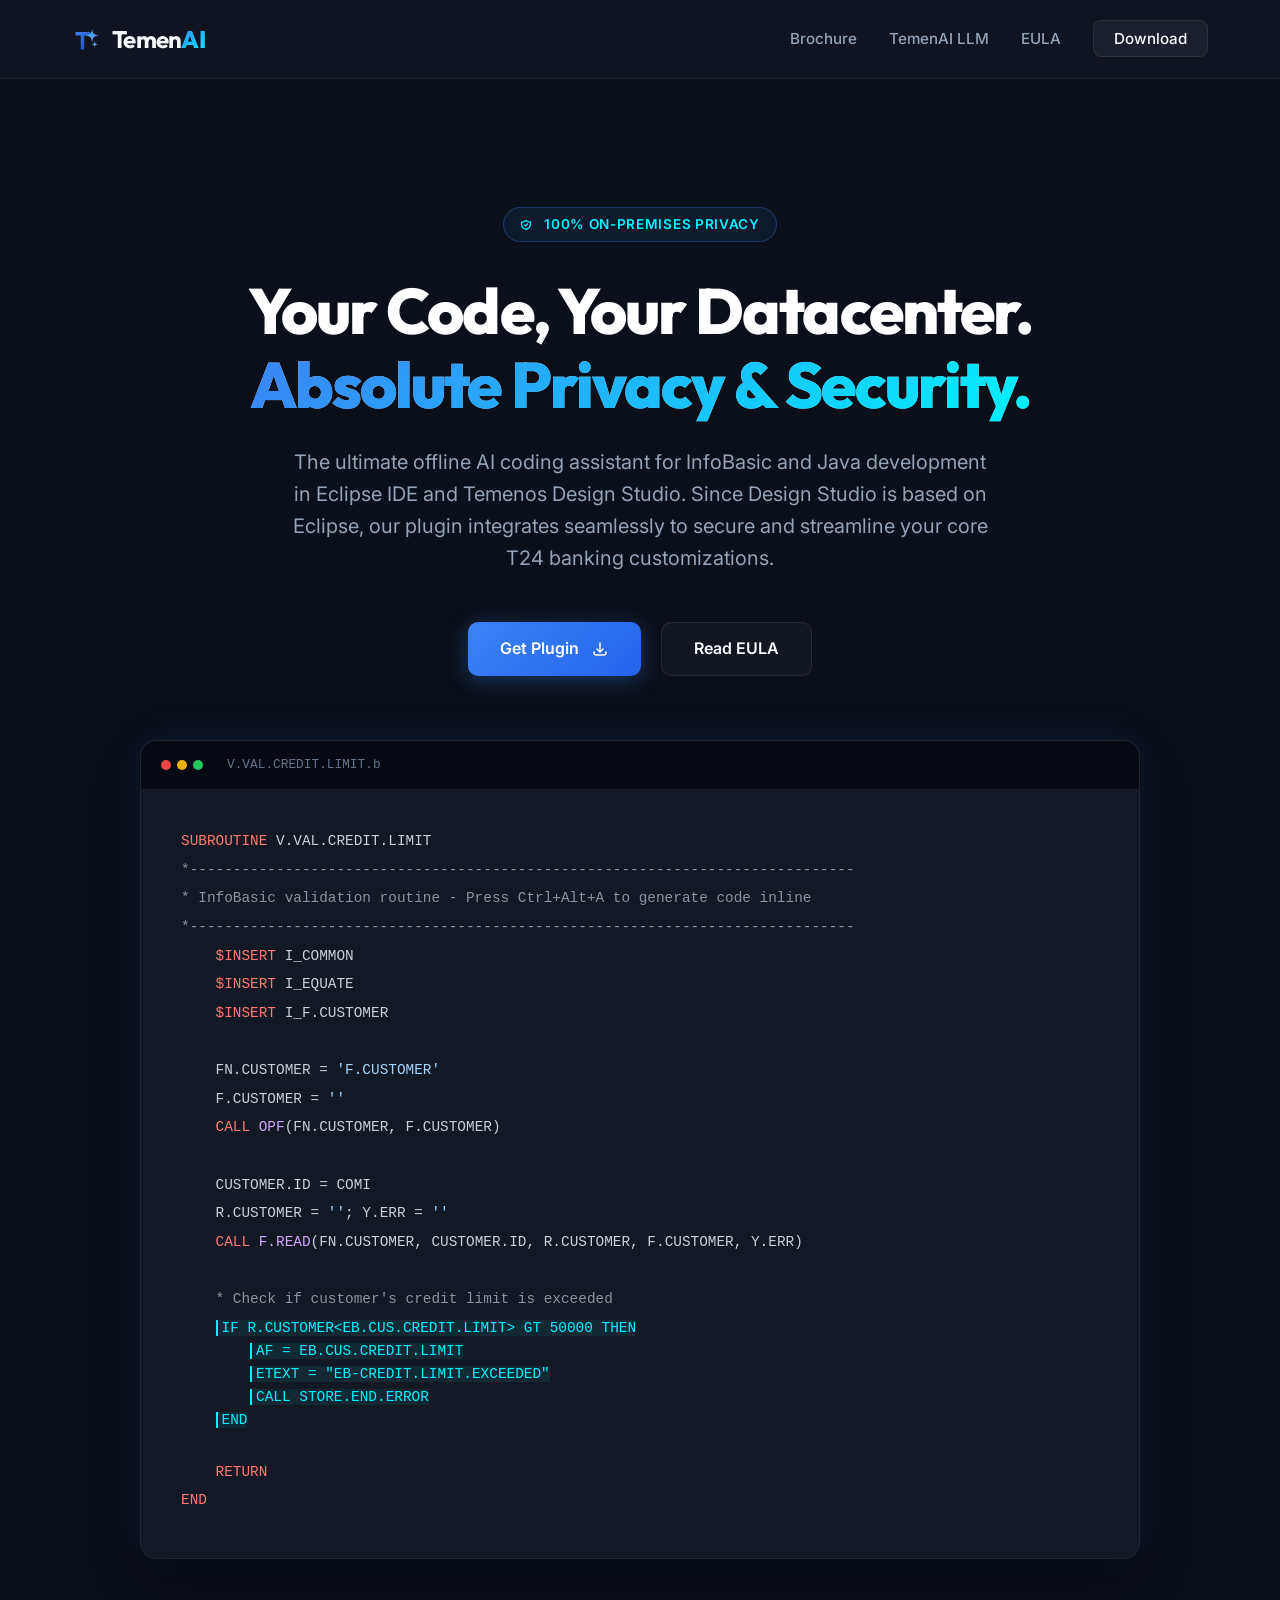
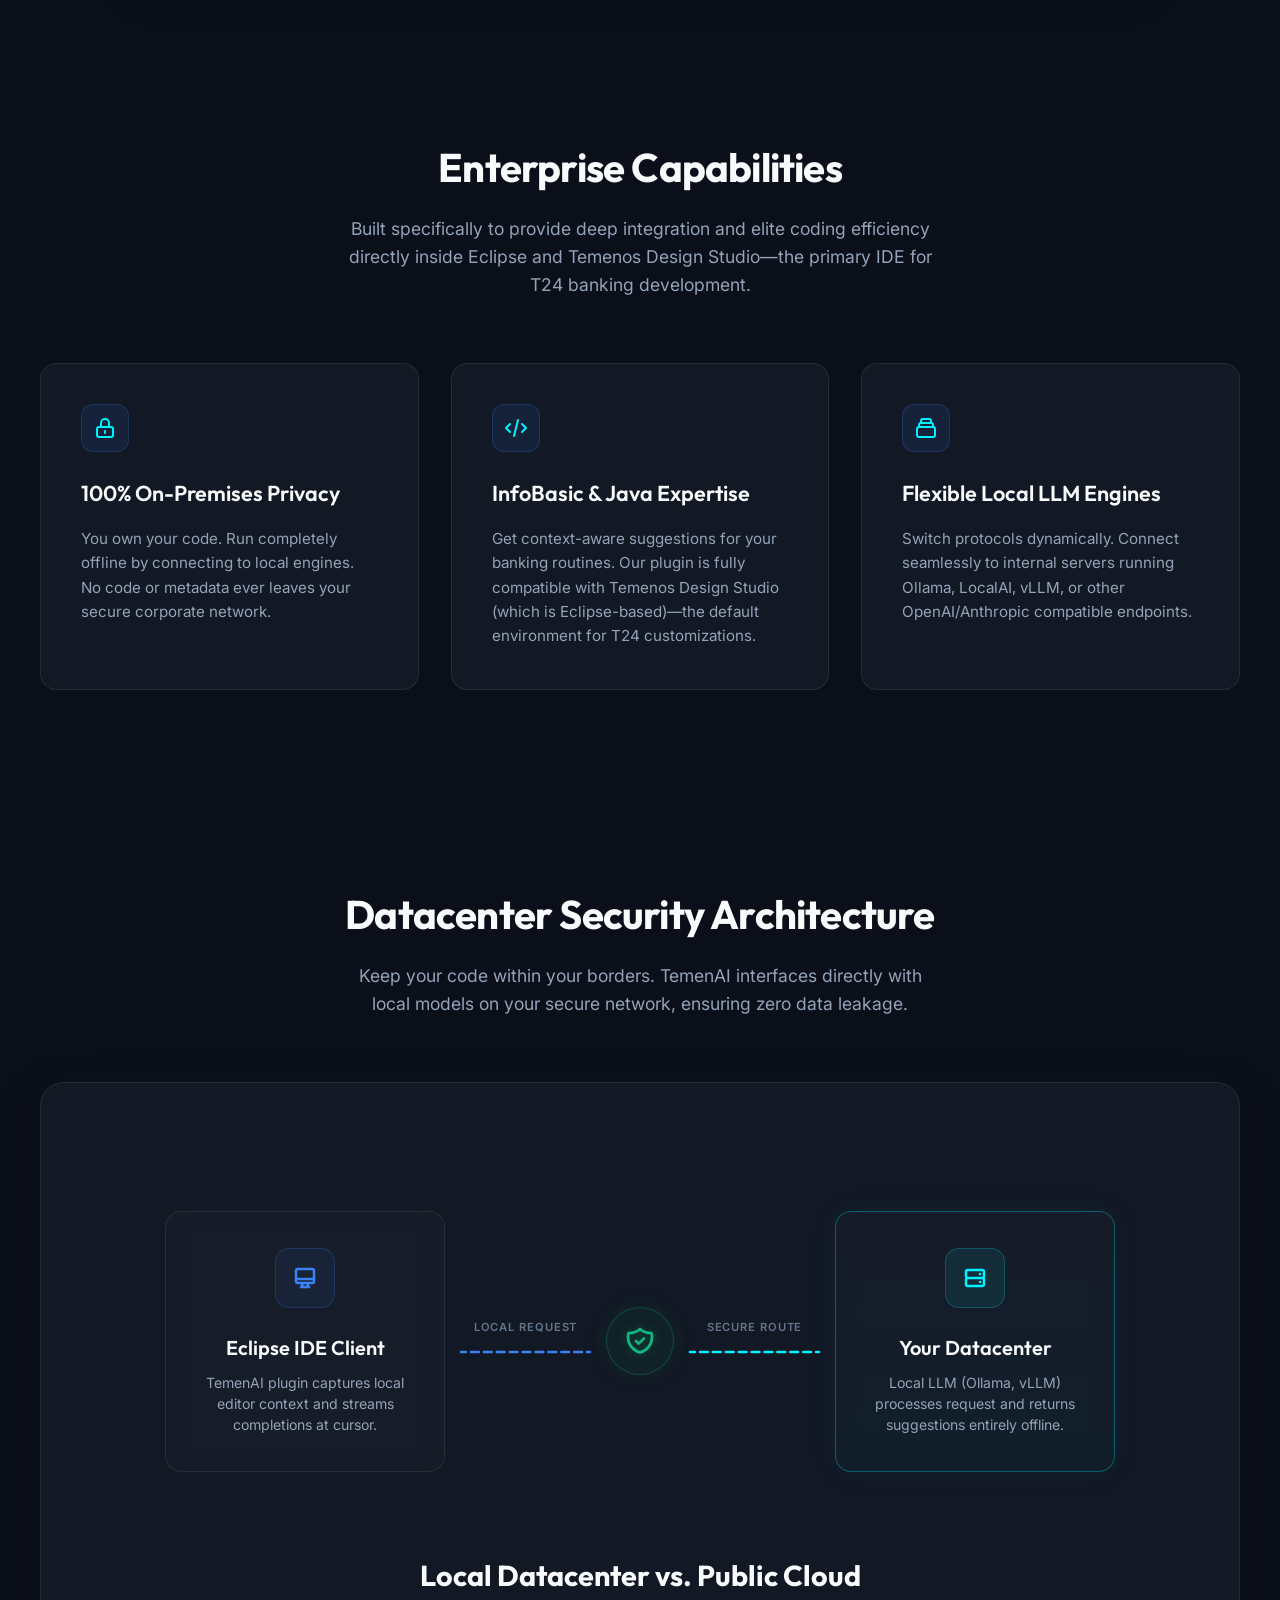
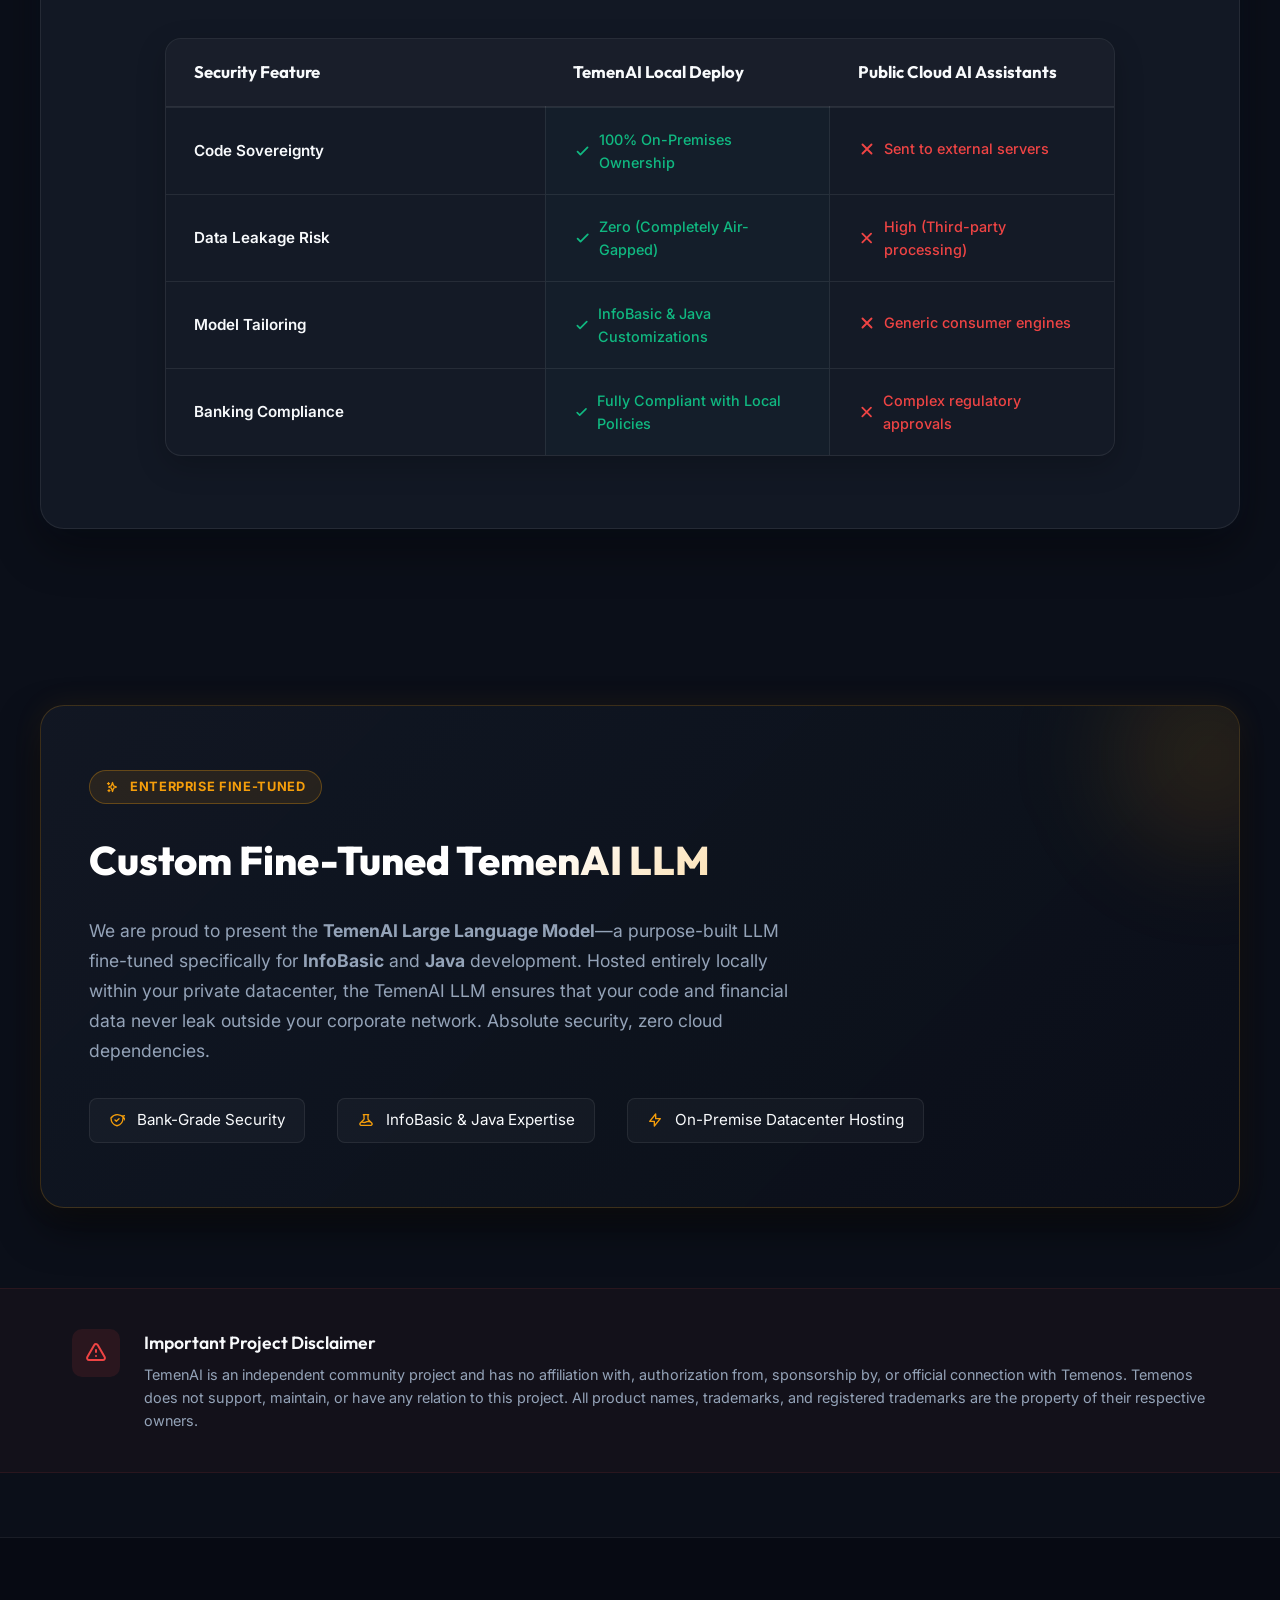
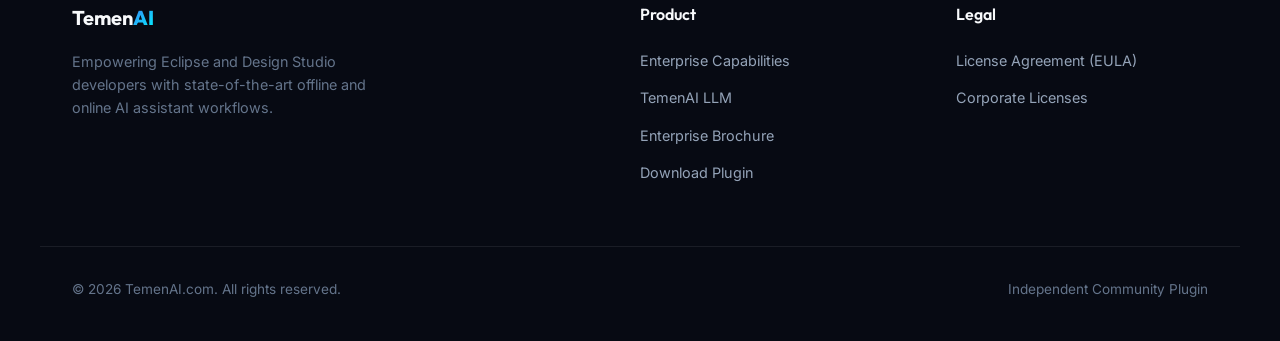
==== commit 5e838709: "Add files via upload" ====
--- a/index.html
+++ b/index.html
@@ -34,8 +34,10 @@
             </linearGradient>
           </defs>
           <path d="M4 8 h16 l2 2 v2 h-8 v16 h-4 v-16 h-6 z" fill="url(#t-grad)" />
-          <path class="ai-sparkle" d="M23 4 Q23 12 31 12 Q23 12 23 20 Q23 12 15 12 Q23 12 23 4 Z" fill="url(#ai-grad)" />
-          <path class="ai-sparkle-small" d="M26 18 Q26 22 30 22 Q26 22 26 26 Q26 22 22 22 Q26 22 26 18 Z" fill="url(#ai-grad)" />
+          <path class="ai-sparkle" d="M23 4 Q23 12 31 12 Q23 12 23 20 Q23 12 15 12 Q23 12 23 4 Z"
+            fill="url(#ai-grad)" />
+          <path class="ai-sparkle-small" d="M26 18 Q26 22 30 22 Q26 22 26 26 Q26 22 22 22 Q26 22 26 18 Z"
+            fill="url(#ai-grad)" />
         </svg>
         <span class="logo-brand">Temen<span class="logo-ai">AI</span></span>
       </a>
@@ -58,14 +60,18 @@
   <!-- Hero Section -->
   <section class="hero container">
     <div class="badge">
-      <svg width="12" height="12" fill="none" stroke="currentColor" stroke-width="2.5" viewBox="0 0 24 24" style="margin-right: 4px;">
-        <path stroke-linecap="round" stroke-linejoin="round" d="M9 12l2 2 4-4m5.618-4.016A11.955 11.955 0 0112 2.944a11.955 11.955 0 01-8.618 3.04A12.02 12.02 0 003 9c0 5.591 3.824 10.29 9 11.622 5.176-1.332 9-6.03 9-11.622 0-1.042-.133-2.052-.382-3.016z" />
+      <svg width="12" height="12" fill="none" stroke="currentColor" stroke-width="2.5" viewBox="0 0 24 24"
+        style="margin-right: 4px;">
+        <path stroke-linecap="round" stroke-linejoin="round"
+          d="M9 12l2 2 4-4m5.618-4.016A11.955 11.955 0 0112 2.944a11.955 11.955 0 01-8.618 3.04A12.02 12.02 0 003 9c0 5.591 3.824 10.29 9 11.622 5.176-1.332 9-6.03 9-11.622 0-1.042-.133-2.052-.382-3.016z" />
       </svg>
-      100% On-Premises Security
+      100% On-Premises Privacy
     </div>
     <h1>Your Code, Your Datacenter. <br><span>Absolute Privacy &amp; Security.</span></h1>
     <p class="hero-subtitle">
-      The ultimate offline AI coding assistant for InfoBasic and Java development in Eclipse IDE and Temenos Design Studio. Since Design Studio is based on Eclipse, our plugin integrates seamlessly to secure and streamline your core T24 banking customizations.
+      The ultimate offline AI coding assistant for InfoBasic and Java development in Eclipse IDE and Temenos Design
+      Studio. Since Design Studio is based on Eclipse, our plugin integrates seamlessly to secure and streamline your
+      core T24 banking customizations.
     </p>
     <div class="hero-actions">
       <a href="download.html" class="btn btn-primary">
@@ -137,7 +143,8 @@
   <section class="features container" id="features">
     <div class="section-header">
       <h2>Enterprise Capabilities</h2>
-      <p>Built specifically to provide deep integration and elite coding efficiency directly inside Eclipse and Temenos Design Studio—the primary IDE for T24 banking development.</p>
+      <p>Built specifically to provide deep integration and elite coding efficiency directly inside Eclipse and Temenos
+        Design Studio—the primary IDE for T24 banking development.</p>
     </div>
 
     <div class="feature-grid">
@@ -145,11 +152,13 @@
       <div class="feature-card">
         <div class="feature-icon">
           <svg width="24" height="24" fill="none" stroke="currentColor" stroke-width="2" viewBox="0 0 24 24">
-            <path stroke-linecap="round" stroke-linejoin="round" d="M12 15v2m-6 4h12a2 2 0 002-2v-6a2 2 0 00-2-2H6a2 2 0 00-2 2v6a2 2 0 002 2zm10-10V7a4 4 0 00-8 0v4h8z" />
+            <path stroke-linecap="round" stroke-linejoin="round"
+              d="M12 15v2m-6 4h12a2 2 0 002-2v-6a2 2 0 00-2-2H6a2 2 0 00-2 2v6a2 2 0 002 2zm10-10V7a4 4 0 00-8 0v4h8z" />
           </svg>
         </div>
         <h3>100% On-Premises Privacy</h3>
-        <p>You own your code. Run completely offline by connecting to local engines. No code or metadata ever leaves your secure corporate network.</p>
+        <p>You own your code. Run completely offline by connecting to local engines. No code or metadata ever leaves
+          your secure corporate network.</p>
       </div>
 
       <!-- Feature 2 -->
@@ -160,18 +169,21 @@
           </svg>
         </div>
         <h3>InfoBasic &amp; Java Expertise</h3>
-        <p>Get context-aware suggestions for your banking routines. Our plugin is fully compatible with Temenos Design Studio (which is Eclipse-based)—the default environment for T24 customizations.</p>
+        <p>Get context-aware suggestions for your banking routines. Our plugin is fully compatible with Temenos Design
+          Studio (which is Eclipse-based)—the default environment for T24 customizations.</p>
       </div>
 
       <!-- Feature 3 -->
       <div class="feature-card">
         <div class="feature-icon">
           <svg width="24" height="24" fill="none" stroke="currentColor" stroke-width="2" viewBox="0 0 24 24">
-            <path stroke-linecap="round" stroke-linejoin="round" d="M19 11H5m14 0a2 2 0 012 2v6a2 2 0 01-2 2H5a2 2 0 01-2-2v-6a2 2 0 012-2m14 0V9a2 2 0 00-2-2M5 11V9a2 2 0 012-2m0 0V5a2 2 0 012-2h6a2 2 0 012 2v2M7 7h10" />
+            <path stroke-linecap="round" stroke-linejoin="round"
+              d="M19 11H5m14 0a2 2 0 012 2v6a2 2 0 01-2 2H5a2 2 0 01-2-2v-6a2 2 0 012-2m14 0V9a2 2 0 00-2-2M5 11V9a2 2 0 012-2m0 0V5a2 2 0 012-2h6a2 2 0 012 2v2M7 7h10" />
           </svg>
         </div>
         <h3>Flexible Local LLM Engines</h3>
-        <p>Switch protocols dynamically. Connect seamlessly to internal servers running Ollama, LocalAI, vLLM, or other OpenAI/Anthropic compatible endpoints.</p>
+        <p>Switch protocols dynamically. Connect seamlessly to internal servers running Ollama, LocalAI, vLLM, or other
+          OpenAI/Anthropic compatible endpoints.</p>
       </div>
     </div>
   </section>
@@ -180,7 +192,8 @@
   <section class="security-section container" id="security">
     <div class="section-header">
       <h2>Datacenter Security Architecture</h2>
-      <p>Keep your code within your borders. TemenAI interfaces directly with local models on your secure network, ensuring zero data leakage.</p>
+      <p>Keep your code within your borders. TemenAI interfaces directly with local models on your secure network,
+        ensuring zero data leakage.</p>
     </div>
 
     <div class="arch-container">
@@ -189,7 +202,8 @@
         <div class="arch-node">
           <div class="arch-icon">
             <svg width="24" height="24" fill="none" stroke="currentColor" stroke-width="2.5" viewBox="0 0 24 24">
-              <path stroke-linecap="round" stroke-linejoin="round" d="M9.75 17L9 20l-1 1h8l-1-1-.75-3M3 13h18M5 17h14a2 2 0 002-2V5a2 2 0 00-2-2H5a2 2 0 00-2 2v10a2 2 0 002 2z" />
+              <path stroke-linecap="round" stroke-linejoin="round"
+                d="M9.75 17L9 20l-1 1h8l-1-1-.75-3M3 13h18M5 17h14a2 2 0 002-2V5a2 2 0 00-2-2H5a2 2 0 00-2 2v10a2 2 0 002 2z" />
             </svg>
           </div>
           <h4>Eclipse IDE Client</h4>
@@ -200,7 +214,8 @@
         <div class="arch-arrow">
           <span class="flow-label">Local Request</span>
           <svg class="flow-line-svg" viewBox="0 0 100 20" preserveAspectRatio="none">
-            <path d="M 0 10 L 100 10" stroke="var(--primary)" stroke-width="2" stroke-dasharray="6, 4" stroke-linecap="round" fill="none">
+            <path d="M 0 10 L 100 10" stroke="var(--primary)" stroke-width="2" stroke-dasharray="6, 4"
+              stroke-linecap="round" fill="none">
               <animate attributeName="stroke-dashoffset" values="100;0" dur="3s" repeatCount="indefinite" />
             </path>
           </svg>
@@ -209,7 +224,8 @@
         <!-- Node 2: Firewall Shield -->
         <div class="shield-node" title="Air-Gapped Corporate Firewall">
           <svg width="32" height="32" fill="none" stroke="currentColor" stroke-width="2" viewBox="0 0 24 24">
-            <path stroke-linecap="round" stroke-linejoin="round" d="M9 12l2 2 4-4m5.618-4.016A11.955 11.955 0 0112 2.944a11.955 11.955 0 01-8.618 3.04A12.02 12.02 0 003 9c0 5.591 3.824 10.29 9 11.622 5.176-1.332 9-6.03 9-11.622 0-1.042-.133-2.052-.382-3.016z" />
+            <path stroke-linecap="round" stroke-linejoin="round"
+              d="M9 12l2 2 4-4m5.618-4.016A11.955 11.955 0 0112 2.944a11.955 11.955 0 01-8.618 3.04A12.02 12.02 0 003 9c0 5.591 3.824 10.29 9 11.622 5.176-1.332 9-6.03 9-11.622 0-1.042-.133-2.052-.382-3.016z" />
           </svg>
         </div>
 
@@ -217,7 +233,8 @@
         <div class="arch-arrow">
           <span class="flow-label">Secure Route</span>
           <svg class="flow-line-svg" viewBox="0 0 100 20" preserveAspectRatio="none">
-            <path d="M 0 10 L 100 10" stroke="var(--accent)" stroke-width="2" stroke-dasharray="6, 4" stroke-linecap="round" fill="none">
+            <path d="M 0 10 L 100 10" stroke="var(--accent)" stroke-width="2" stroke-dasharray="6, 4"
+              stroke-linecap="round" fill="none">
               <animate attributeName="stroke-dashoffset" values="100;0" dur="3s" repeatCount="indefinite" />
             </path>
           </svg>
@@ -227,7 +244,8 @@
         <div class="arch-node server-node">
           <div class="arch-icon">
             <svg width="24" height="24" fill="none" stroke="currentColor" stroke-width="2.5" viewBox="0 0 24 24">
-              <path stroke-linecap="round" stroke-linejoin="round" d="M5 12h14M5 12a2 2 0 01-2-2V6a2 2 0 012-2h14a2 2 0 012 2v4a2 2 0 01-2 2M5 12a2 2 0 00-2 2v4a2 2 0 002 2h14a2 2 0 002-2v-4a2 2 0 00-2-2m-2-4h.01M17 16h.01" />
+              <path stroke-linecap="round" stroke-linejoin="round"
+                d="M5 12h14M5 12a2 2 0 01-2-2V6a2 2 0 012-2h14a2 2 0 012 2v4a2 2 0 01-2 2M5 12a2 2 0 00-2 2v4a2 2 0 002 2h14a2 2 0 002-2v-4a2 2 0 00-2-2m-2-4h.01M17 16h.01" />
             </svg>
           </div>
           <h4>Your Datacenter</h4>
@@ -252,13 +270,19 @@
                 <td class="comp-td comp-feature">Code Sovereignty</td>
                 <td class="comp-td comp-temen">
                   <span class="status-badge status-yes">
-                    <svg width="18" height="18" fill="none" stroke="currentColor" stroke-width="2.5" viewBox="0 0 24 24"><path stroke-linecap="round" stroke-linejoin="round" d="M5 13l4 4L19 7" /></svg>
+                    <svg width="18" height="18" fill="none" stroke="currentColor" stroke-width="2.5"
+                      viewBox="0 0 24 24">
+                      <path stroke-linecap="round" stroke-linejoin="round" d="M5 13l4 4L19 7" />
+                    </svg>
                     100% On-Premises Ownership
                   </span>
                 </td>
                 <td class="comp-td comp-cloud">
                   <span class="status-badge status-no">
-                    <svg width="18" height="18" fill="none" stroke="currentColor" stroke-width="2.5" viewBox="0 0 24 24"><path stroke-linecap="round" stroke-linejoin="round" d="M6 18L18 6M6 6l12 12" /></svg>
+                    <svg width="18" height="18" fill="none" stroke="currentColor" stroke-width="2.5"
+                      viewBox="0 0 24 24">
+                      <path stroke-linecap="round" stroke-linejoin="round" d="M6 18L18 6M6 6l12 12" />
+                    </svg>
                     Sent to external servers
                   </span>
                 </td>
@@ -267,13 +291,19 @@
                 <td class="comp-td comp-feature">Data Leakage Risk</td>
                 <td class="comp-td comp-temen">
                   <span class="status-badge status-yes">
-                    <svg width="18" height="18" fill="none" stroke="currentColor" stroke-width="2.5" viewBox="0 0 24 24"><path stroke-linecap="round" stroke-linejoin="round" d="M5 13l4 4L19 7" /></svg>
+                    <svg width="18" height="18" fill="none" stroke="currentColor" stroke-width="2.5"
+                      viewBox="0 0 24 24">
+                      <path stroke-linecap="round" stroke-linejoin="round" d="M5 13l4 4L19 7" />
+                    </svg>
                     Zero (Completely Air-Gapped)
                   </span>
                 </td>
                 <td class="comp-td comp-cloud">
                   <span class="status-badge status-no">
-                    <svg width="18" height="18" fill="none" stroke="currentColor" stroke-width="2.5" viewBox="0 0 24 24"><path stroke-linecap="round" stroke-linejoin="round" d="M6 18L18 6M6 6l12 12" /></svg>
+                    <svg width="18" height="18" fill="none" stroke="currentColor" stroke-width="2.5"
+                      viewBox="0 0 24 24">
+                      <path stroke-linecap="round" stroke-linejoin="round" d="M6 18L18 6M6 6l12 12" />
+                    </svg>
                     High (Third-party processing)
                   </span>
                 </td>
@@ -282,13 +312,19 @@
                 <td class="comp-td comp-feature">Model Tailoring</td>
                 <td class="comp-td comp-temen">
                   <span class="status-badge status-yes">
-                    <svg width="18" height="18" fill="none" stroke="currentColor" stroke-width="2.5" viewBox="0 0 24 24"><path stroke-linecap="round" stroke-linejoin="round" d="M5 13l4 4L19 7" /></svg>
+                    <svg width="18" height="18" fill="none" stroke="currentColor" stroke-width="2.5"
+                      viewBox="0 0 24 24">
+                      <path stroke-linecap="round" stroke-linejoin="round" d="M5 13l4 4L19 7" />
+                    </svg>
                     InfoBasic &amp; Java Customizations
                   </span>
                 </td>
                 <td class="comp-td comp-cloud">
                   <span class="status-badge status-no">
-                    <svg width="18" height="18" fill="none" stroke="currentColor" stroke-width="2.5" viewBox="0 0 24 24"><path stroke-linecap="round" stroke-linejoin="round" d="M6 18L18 6M6 6l12 12" /></svg>
+                    <svg width="18" height="18" fill="none" stroke="currentColor" stroke-width="2.5"
+                      viewBox="0 0 24 24">
+                      <path stroke-linecap="round" stroke-linejoin="round" d="M6 18L18 6M6 6l12 12" />
+                    </svg>
                     Generic consumer engines
                   </span>
                 </td>
@@ -297,13 +333,19 @@
                 <td class="comp-td comp-feature">Banking Compliance</td>
                 <td class="comp-td comp-temen">
                   <span class="status-badge status-yes">
-                    <svg width="18" height="18" fill="none" stroke="currentColor" stroke-width="2.5" viewBox="0 0 24 24"><path stroke-linecap="round" stroke-linejoin="round" d="M5 13l4 4L19 7" /></svg>
+                    <svg width="18" height="18" fill="none" stroke="currentColor" stroke-width="2.5"
+                      viewBox="0 0 24 24">
+                      <path stroke-linecap="round" stroke-linejoin="round" d="M5 13l4 4L19 7" />
+                    </svg>
                     Fully Compliant with Local Policies
                   </span>
                 </td>
                 <td class="comp-td comp-cloud">
                   <span class="status-badge status-no">
-                    <svg width="18" height="18" fill="none" stroke="currentColor" stroke-width="2.5" viewBox="0 0 24 24"><path stroke-linecap="round" stroke-linejoin="round" d="M6 18L18 6M6 6l12 12" /></svg>
+                    <svg width="18" height="18" fill="none" stroke="currentColor" stroke-width="2.5"
+                      viewBox="0 0 24 24">
+                      <path stroke-linecap="round" stroke-linejoin="round" d="M6 18L18 6M6 6l12 12" />
+                    </svg>
                     Complex regulatory approvals
                   </span>
                 </td>
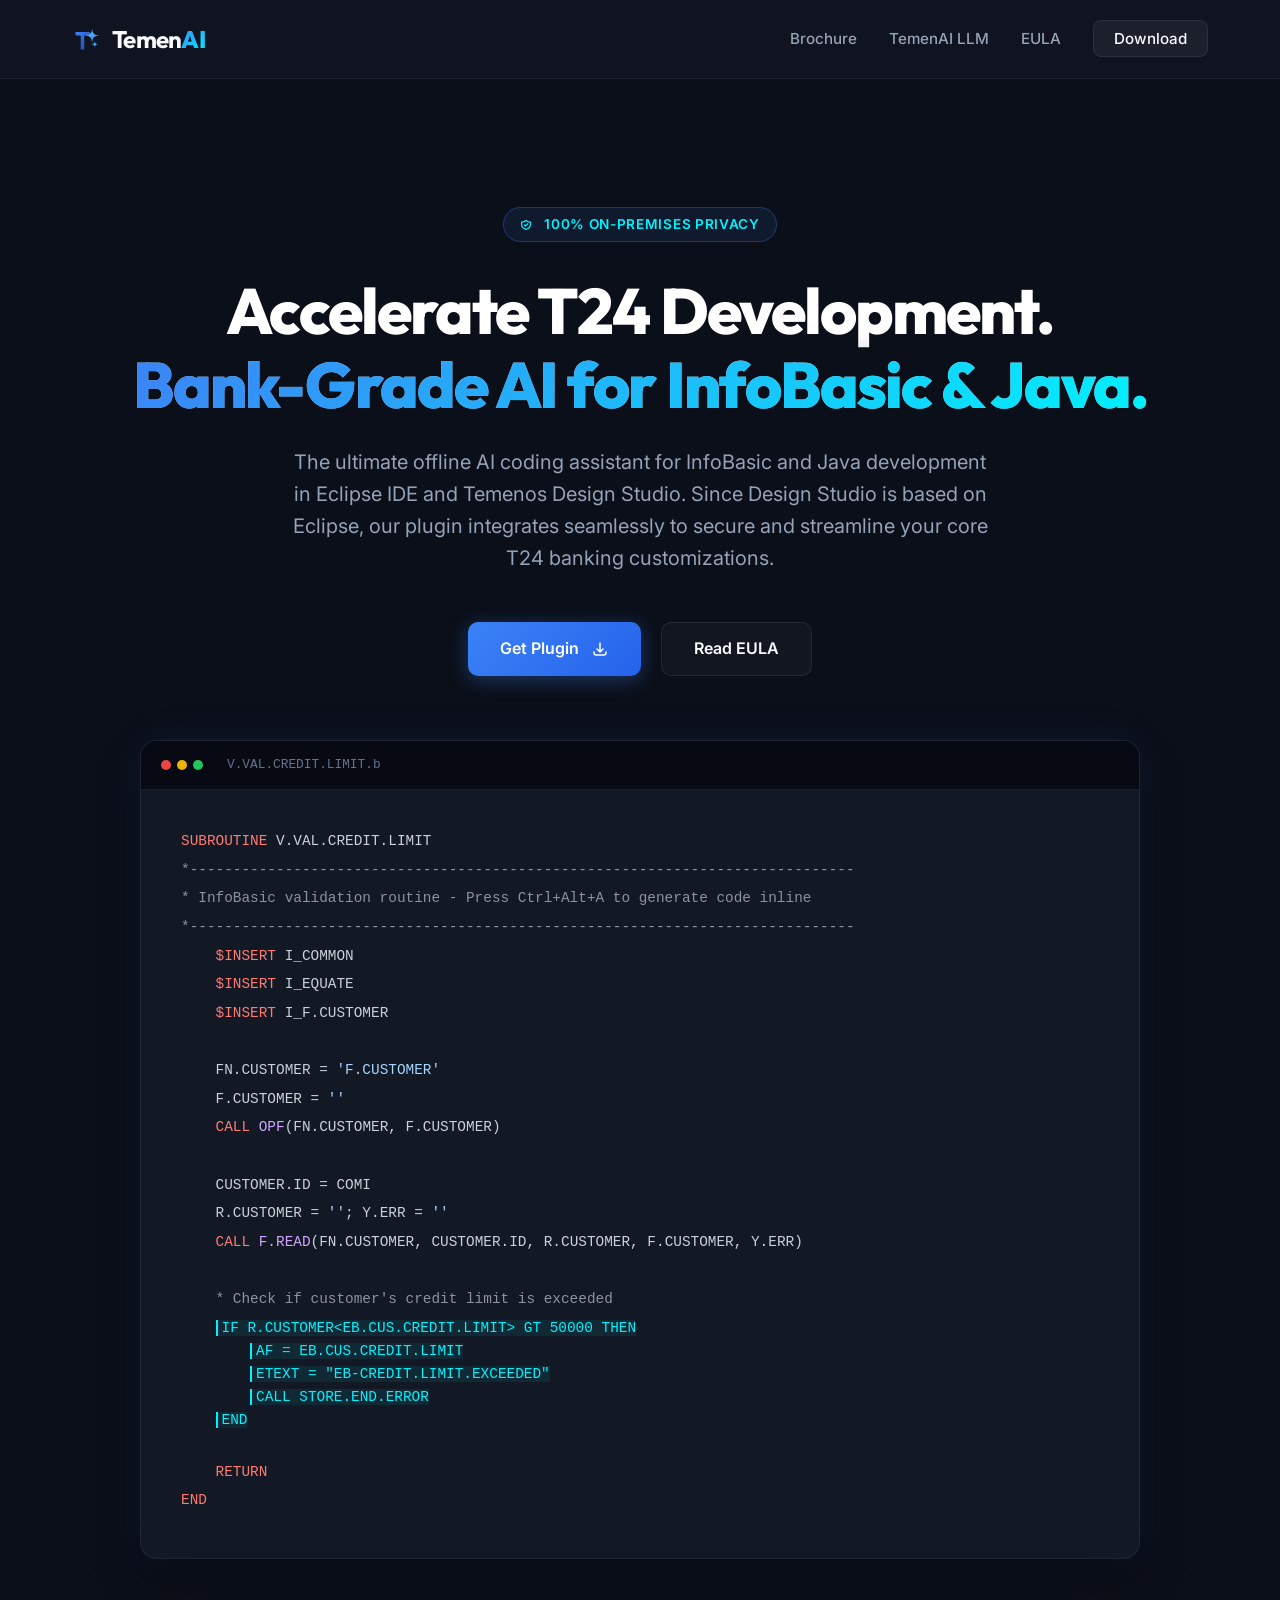
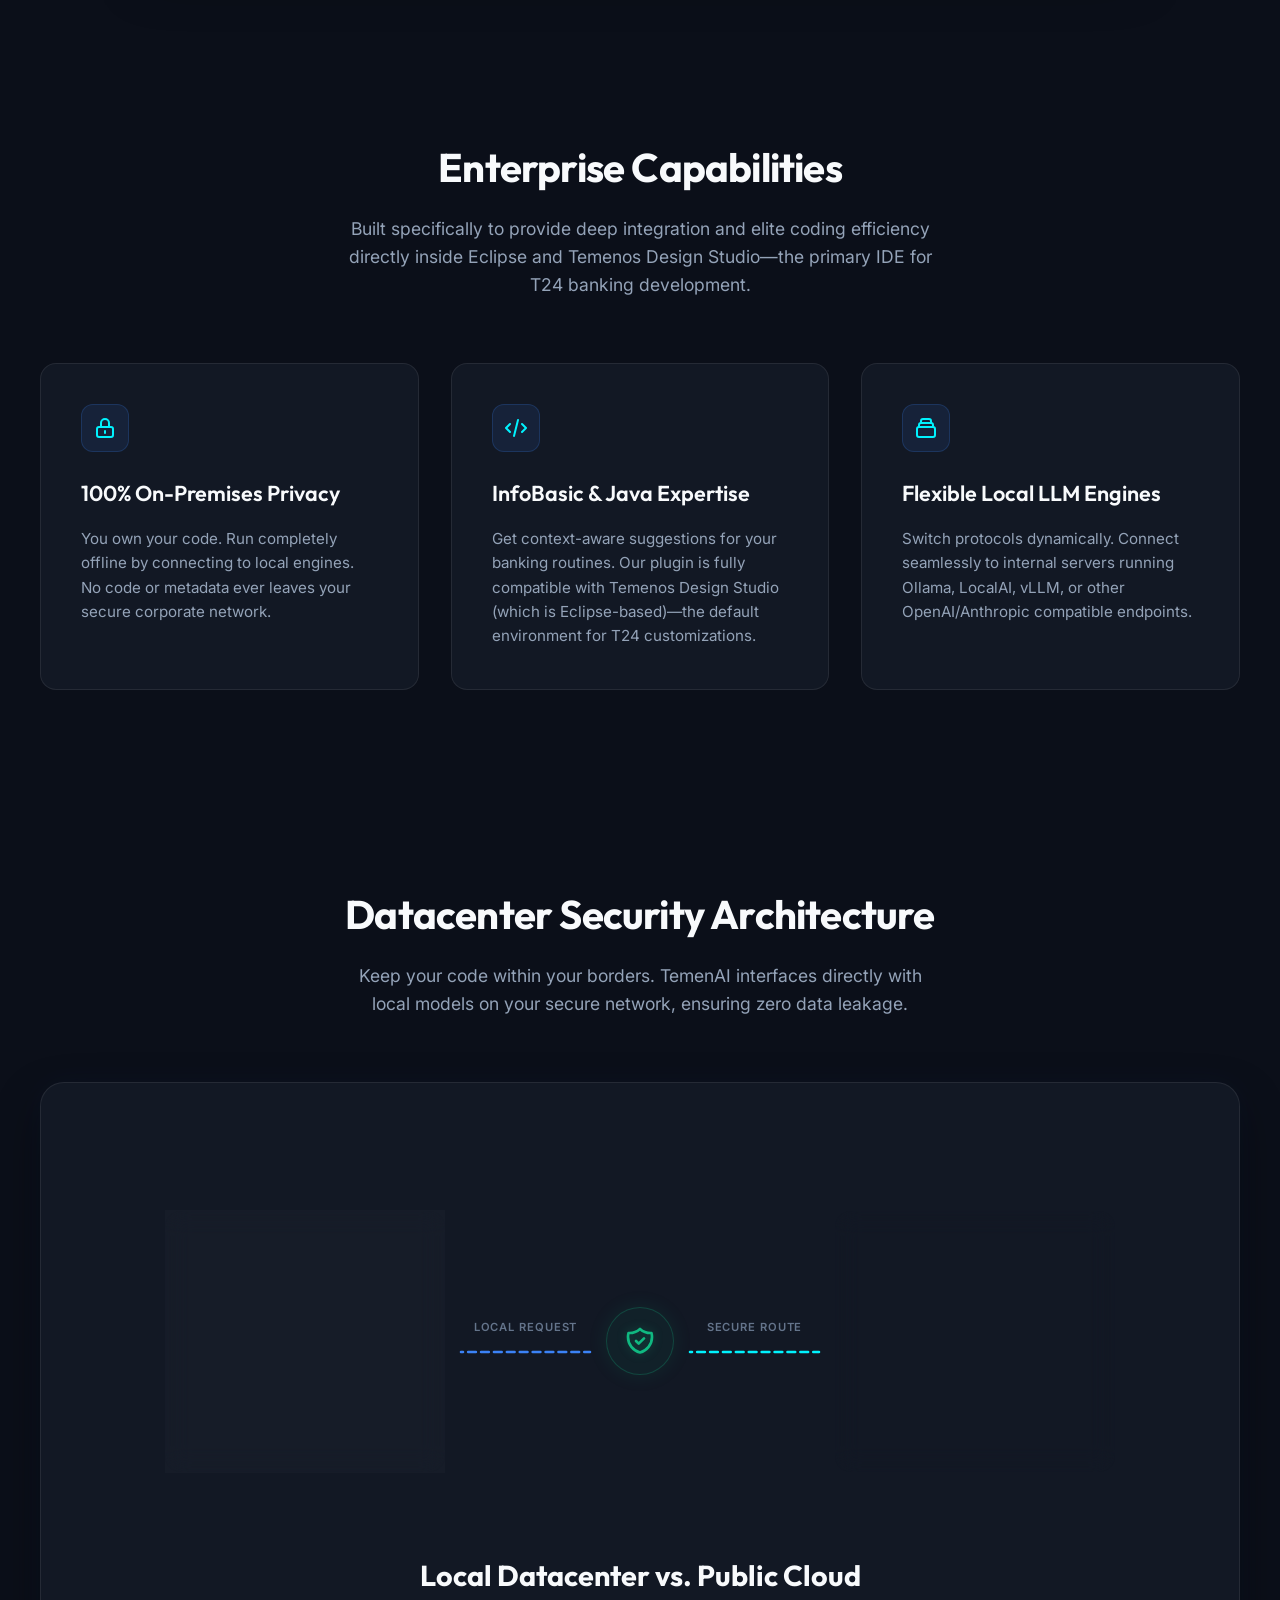
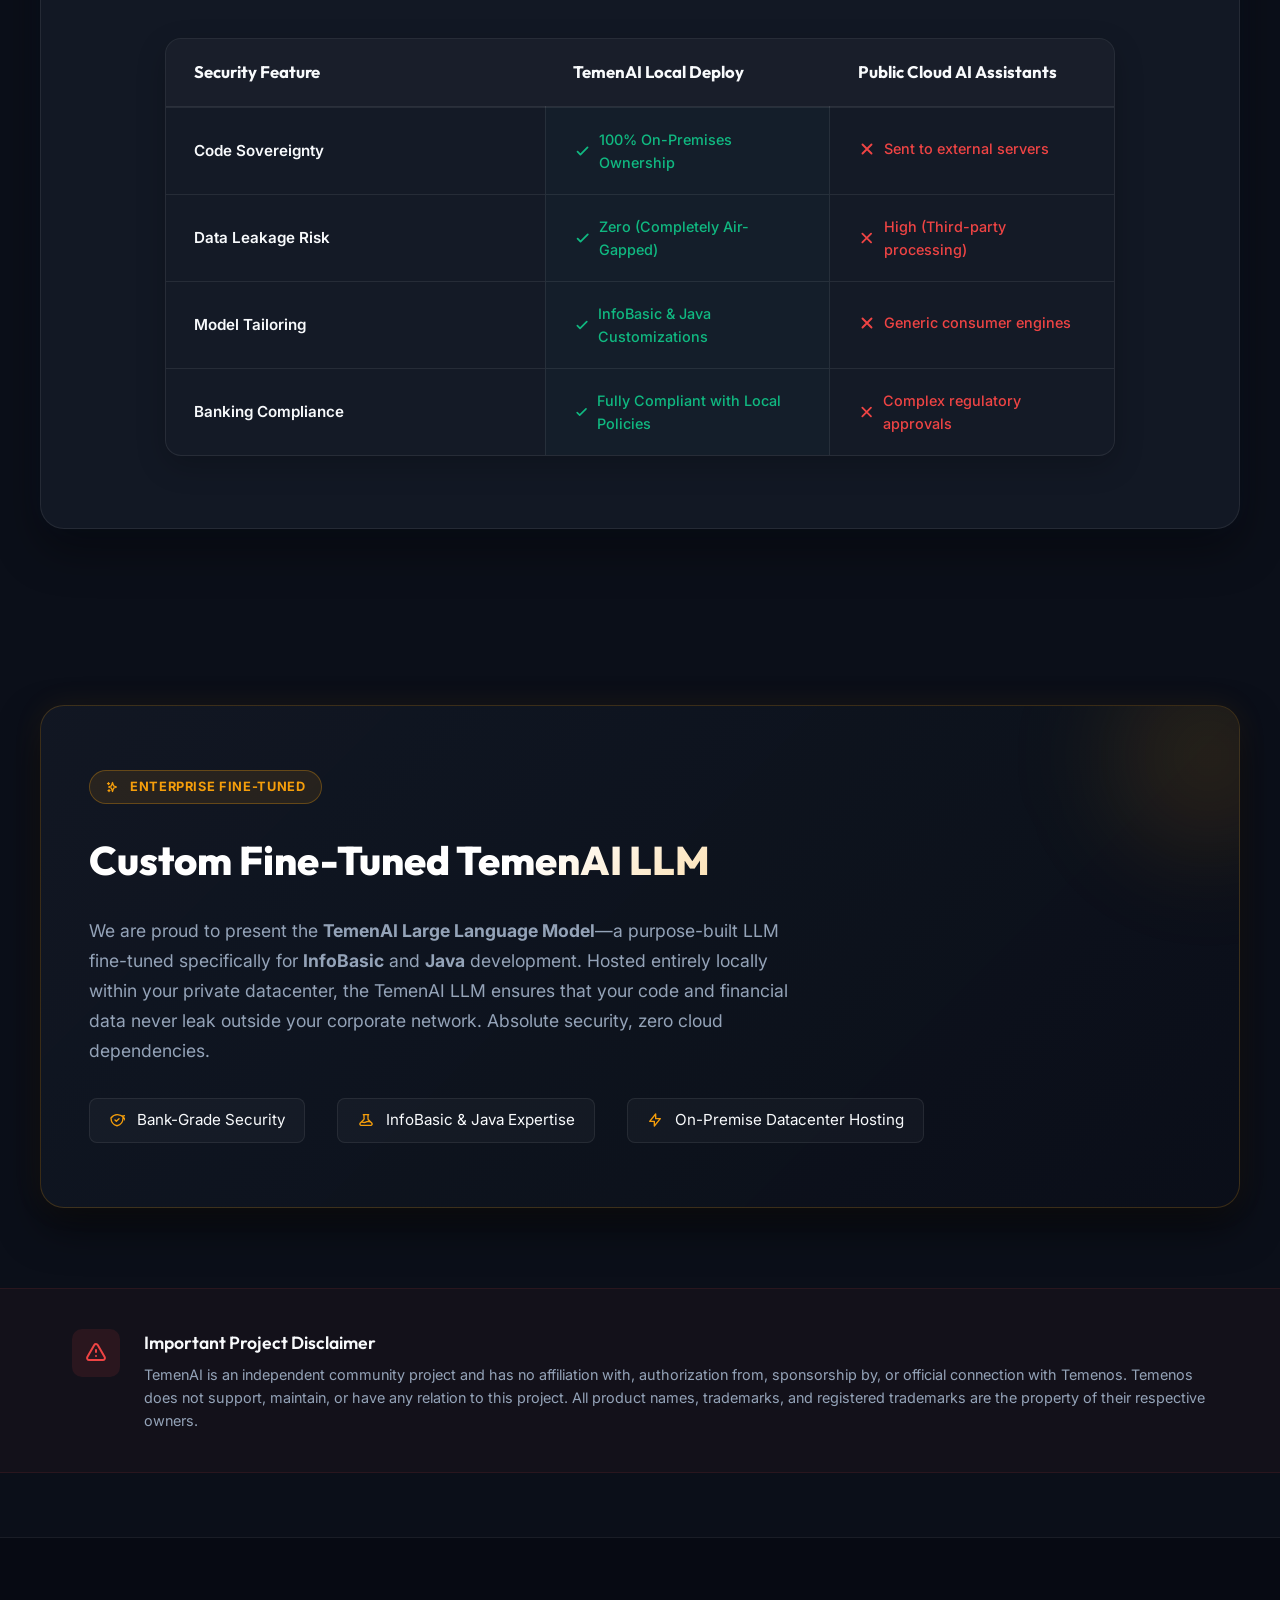
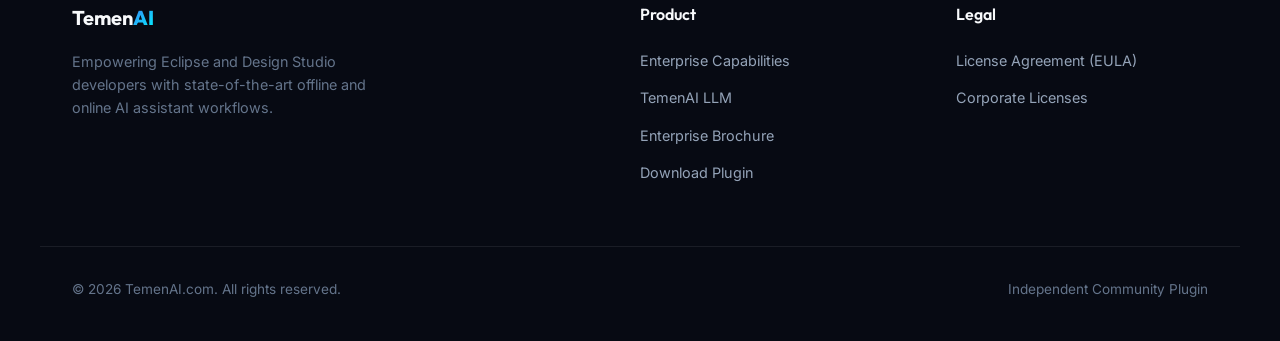
==== commit 265c0627: "Add files via upload" ====
--- a/index.html
+++ b/index.html
@@ -67,7 +67,7 @@
       </svg>
       100% On-Premises Privacy
     </div>
-    <h1>Your Code, Your Datacenter. <br><span>Absolute Privacy &amp; Security.</span></h1>
+    <h1>Accelerate T24 Development. <br><span>Bank-Grade AI for InfoBasic &amp; Java.</span></h1>
     <p class="hero-subtitle">
       The ultimate offline AI coding assistant for InfoBasic and Java development in Eclipse IDE and Temenos Design
       Studio. Since Design Studio is based on Eclipse, our plugin integrates seamlessly to secure and streamline your
